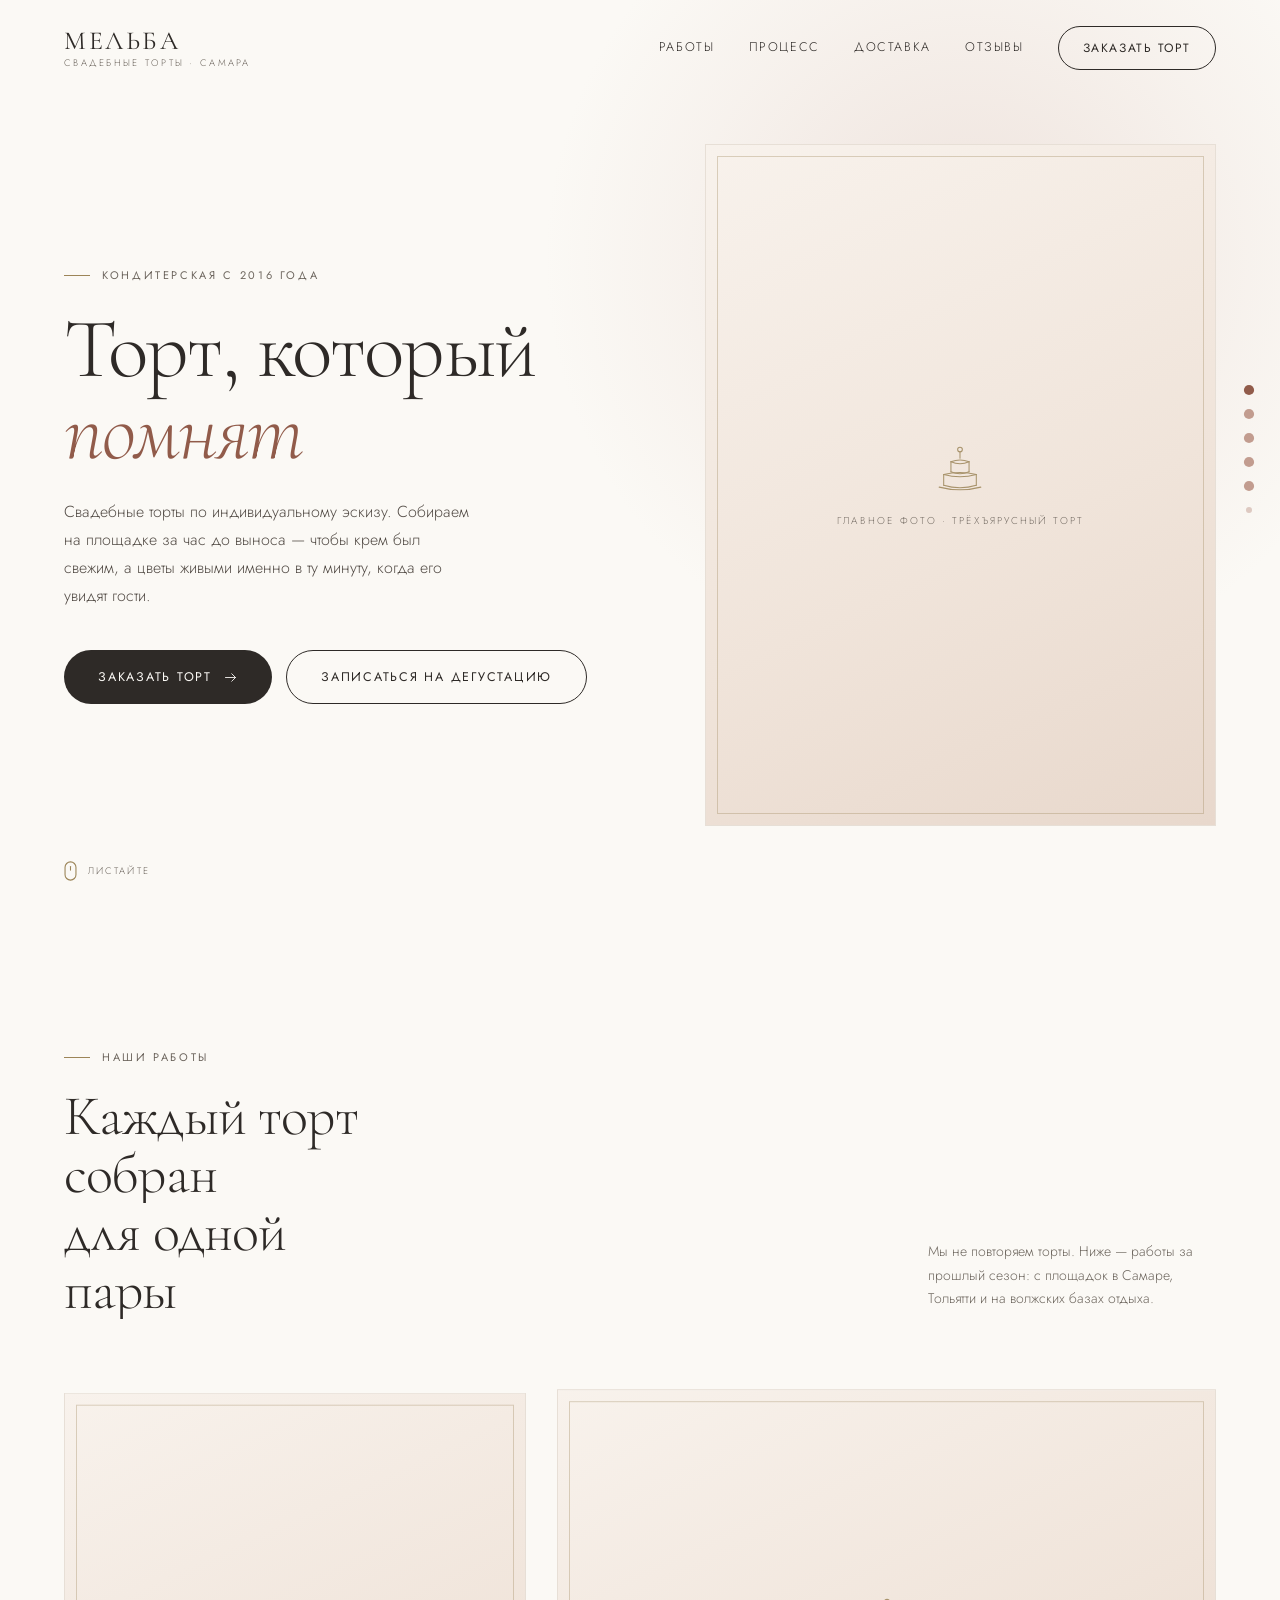
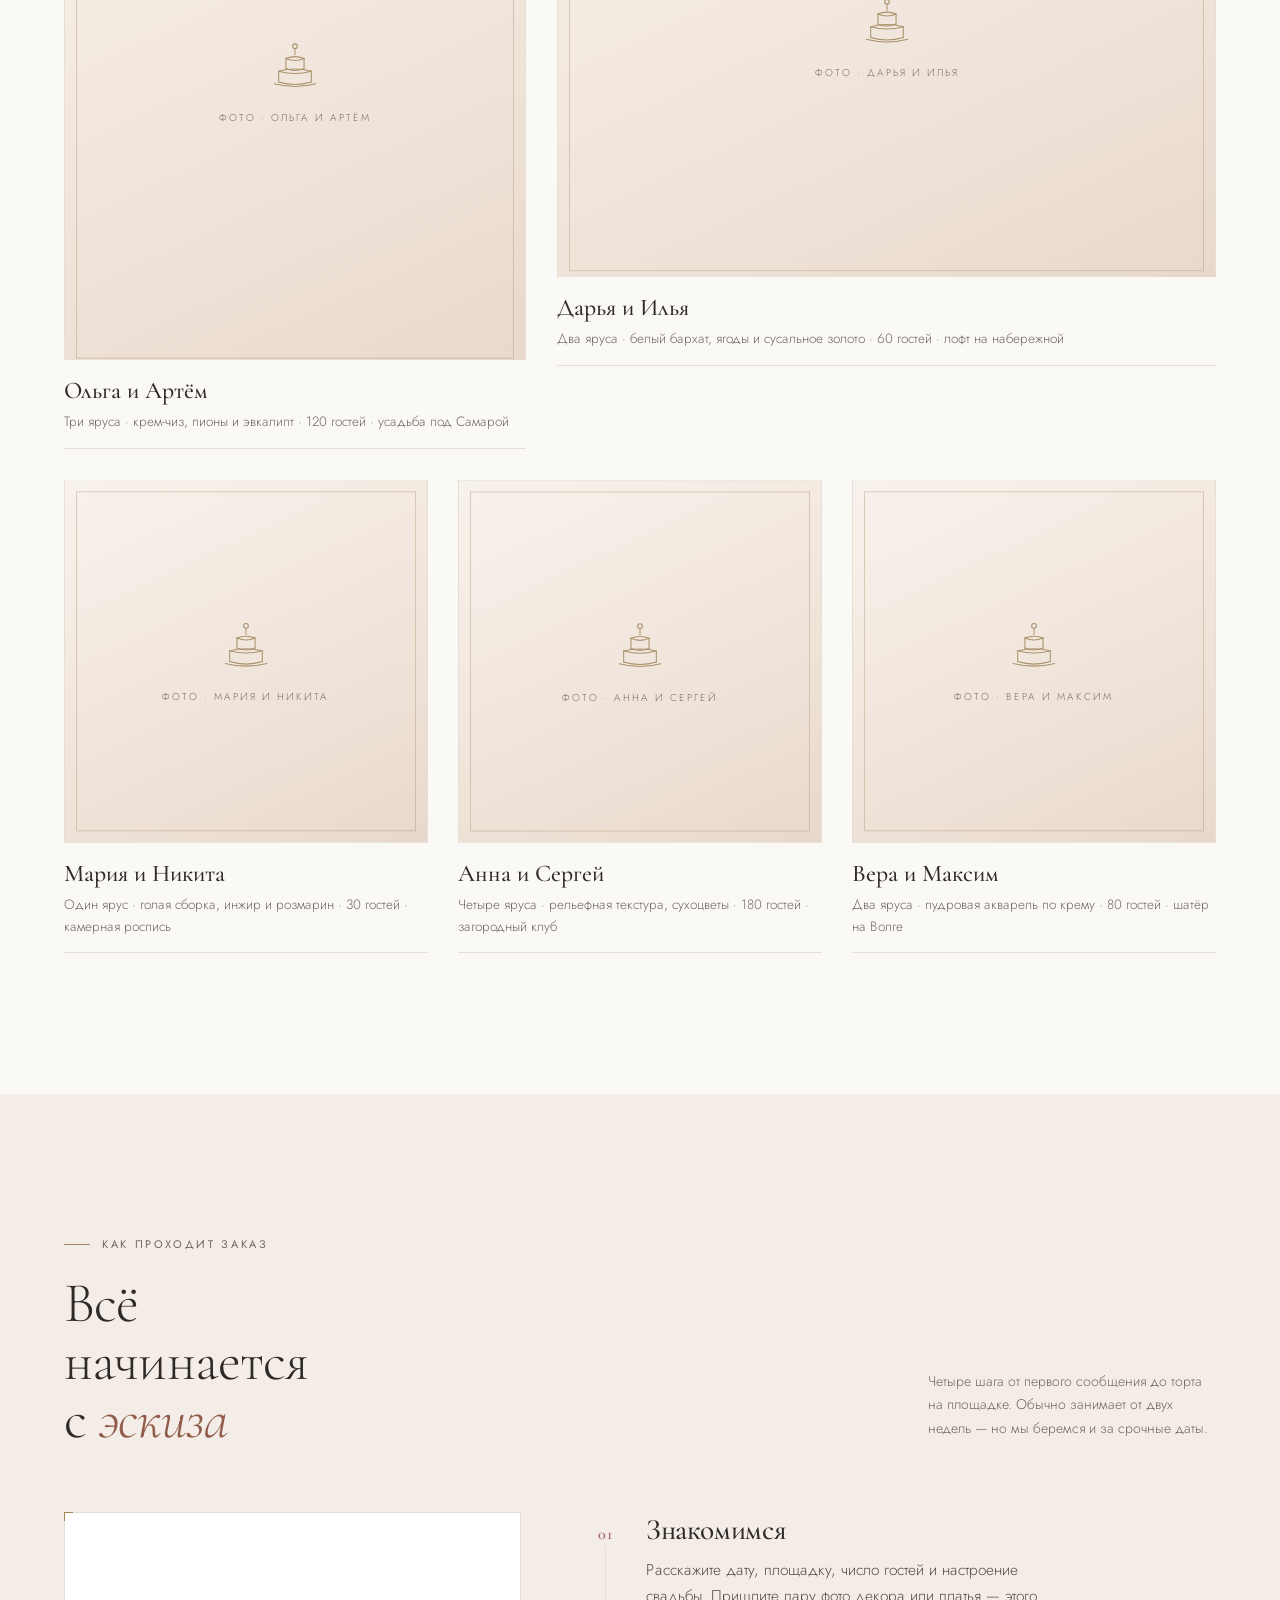
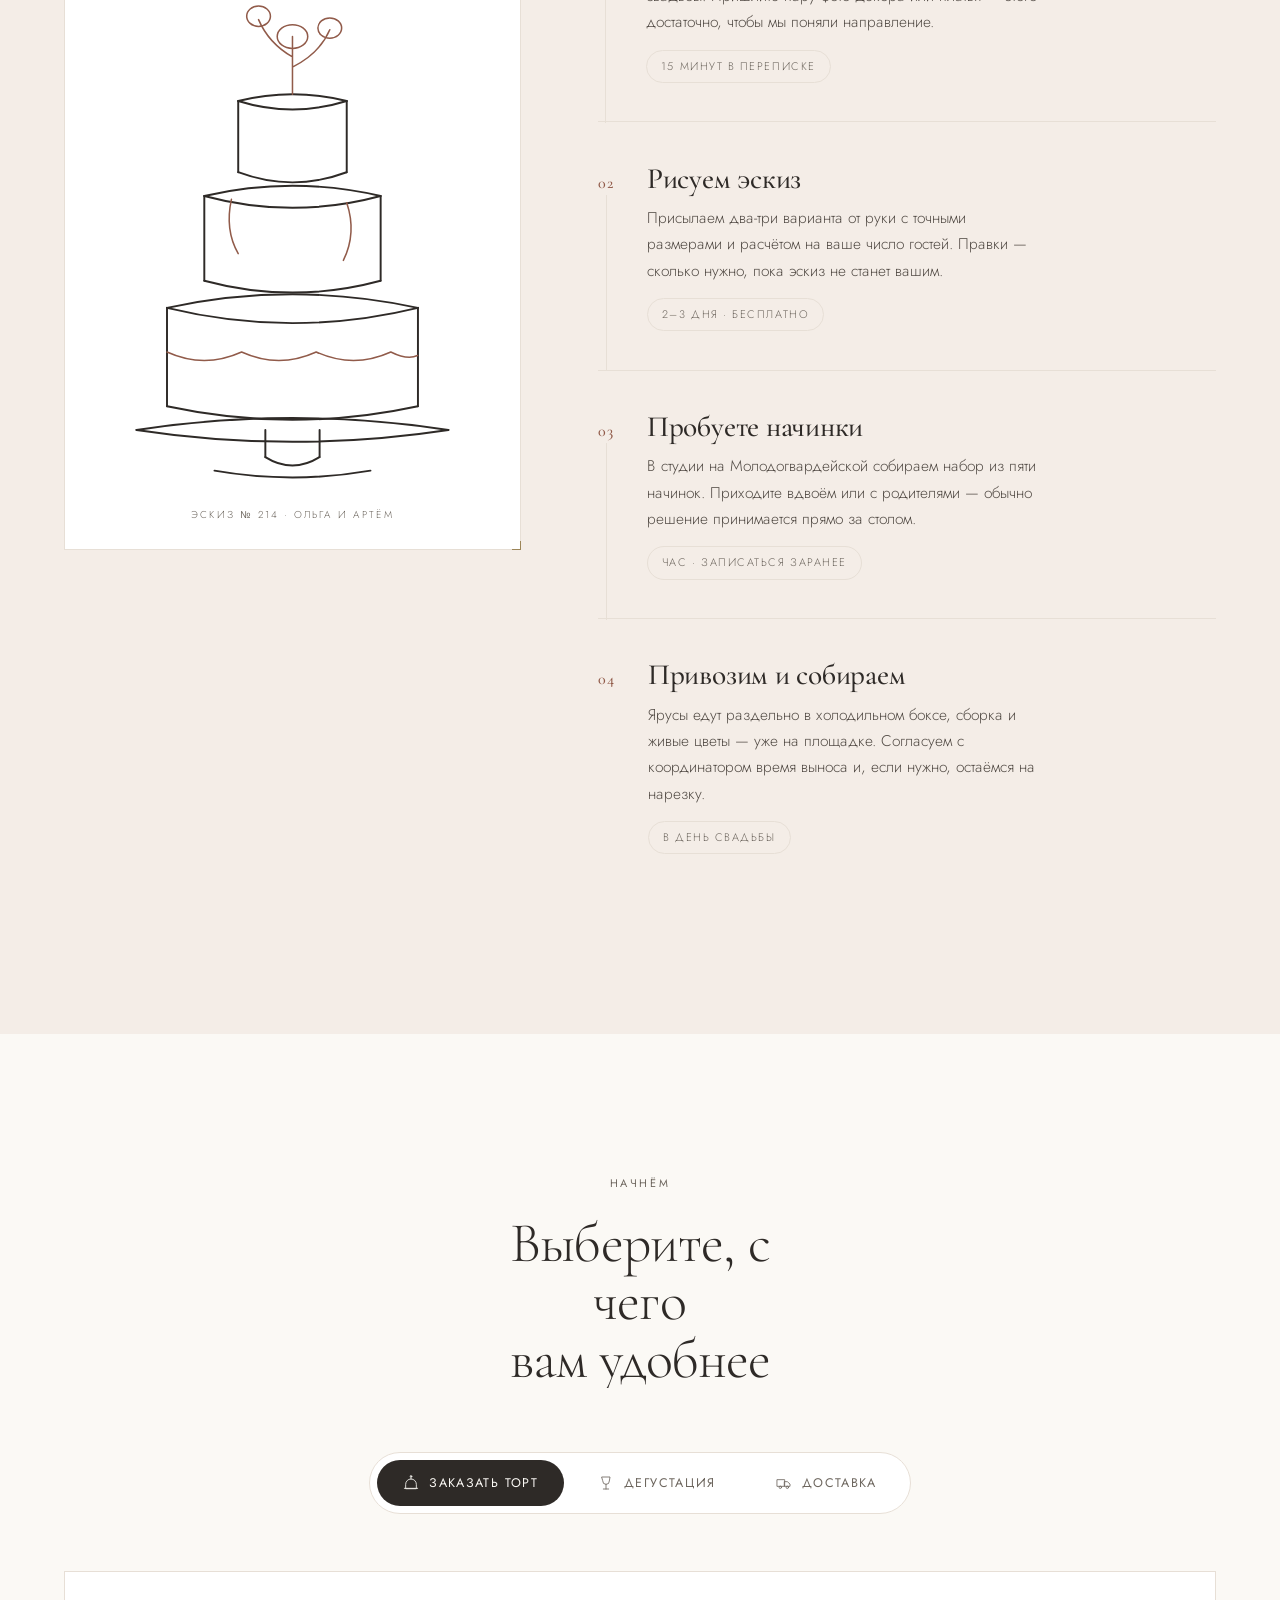
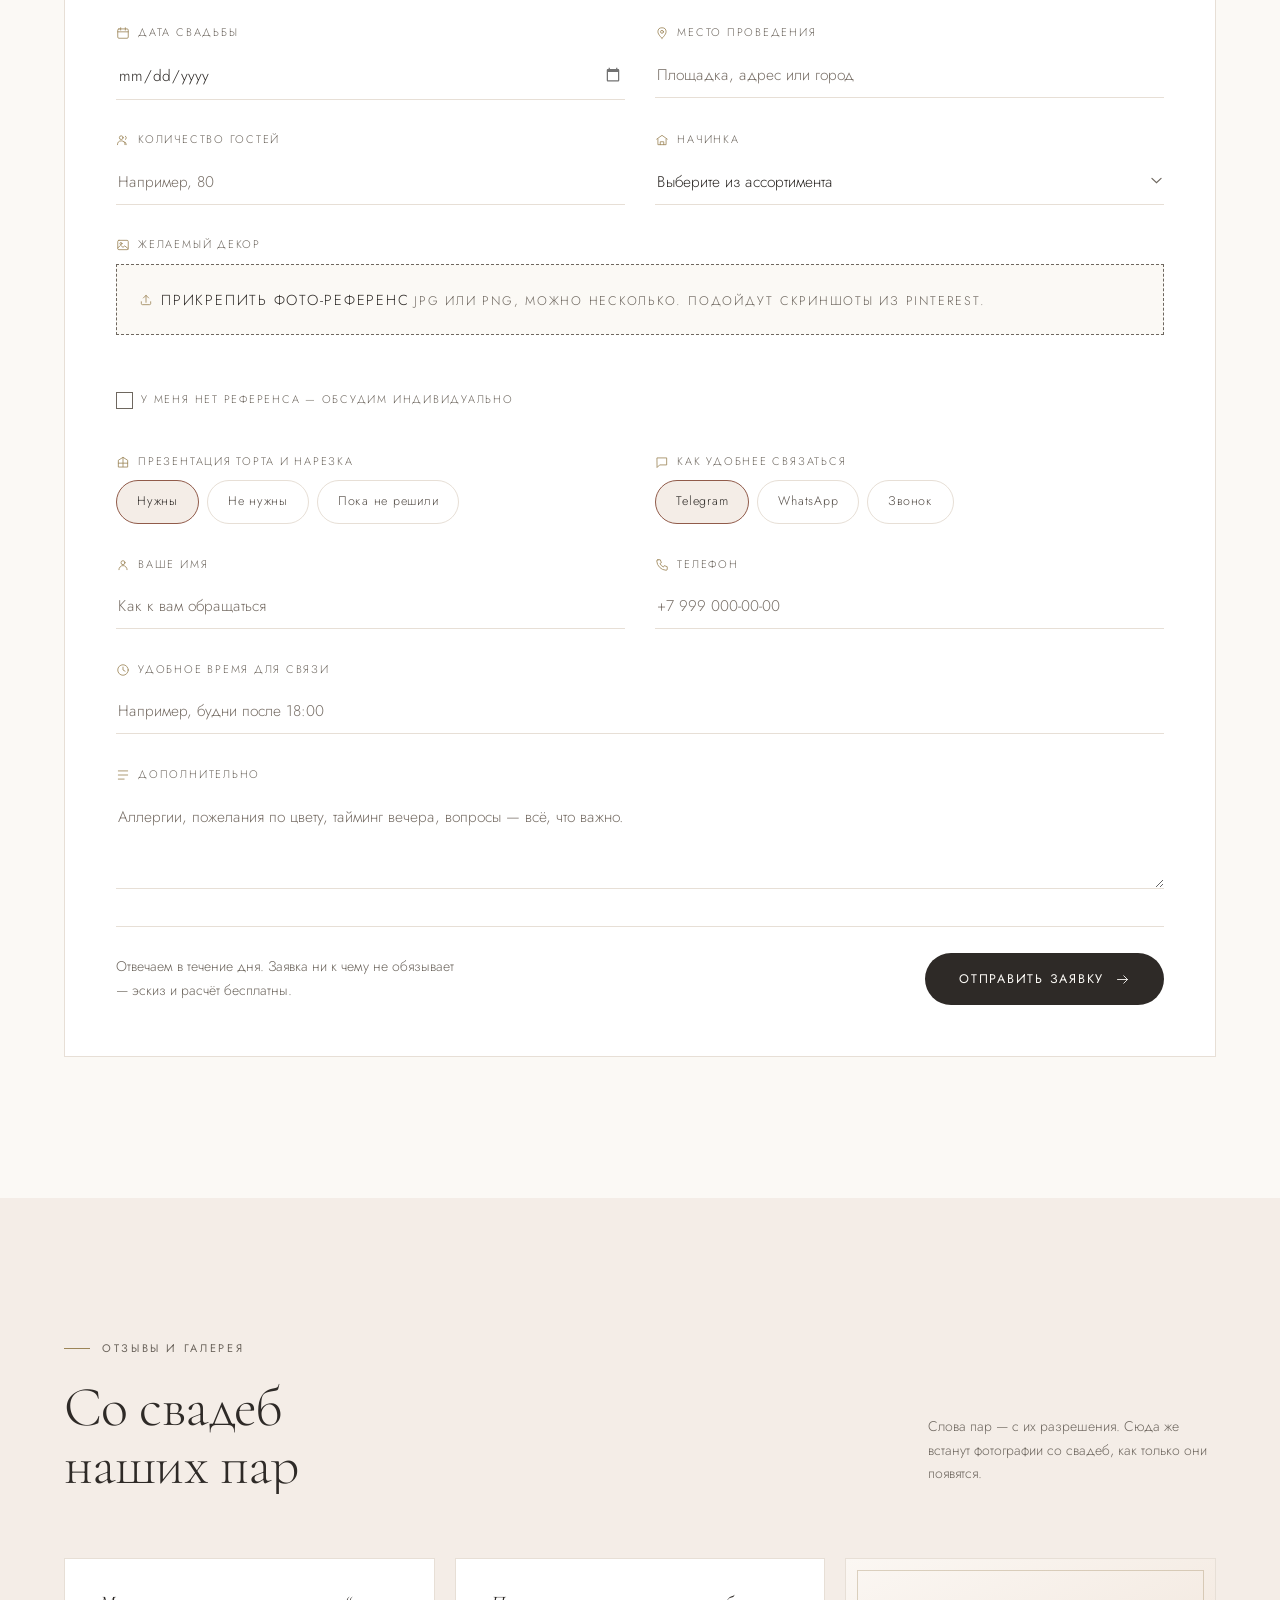
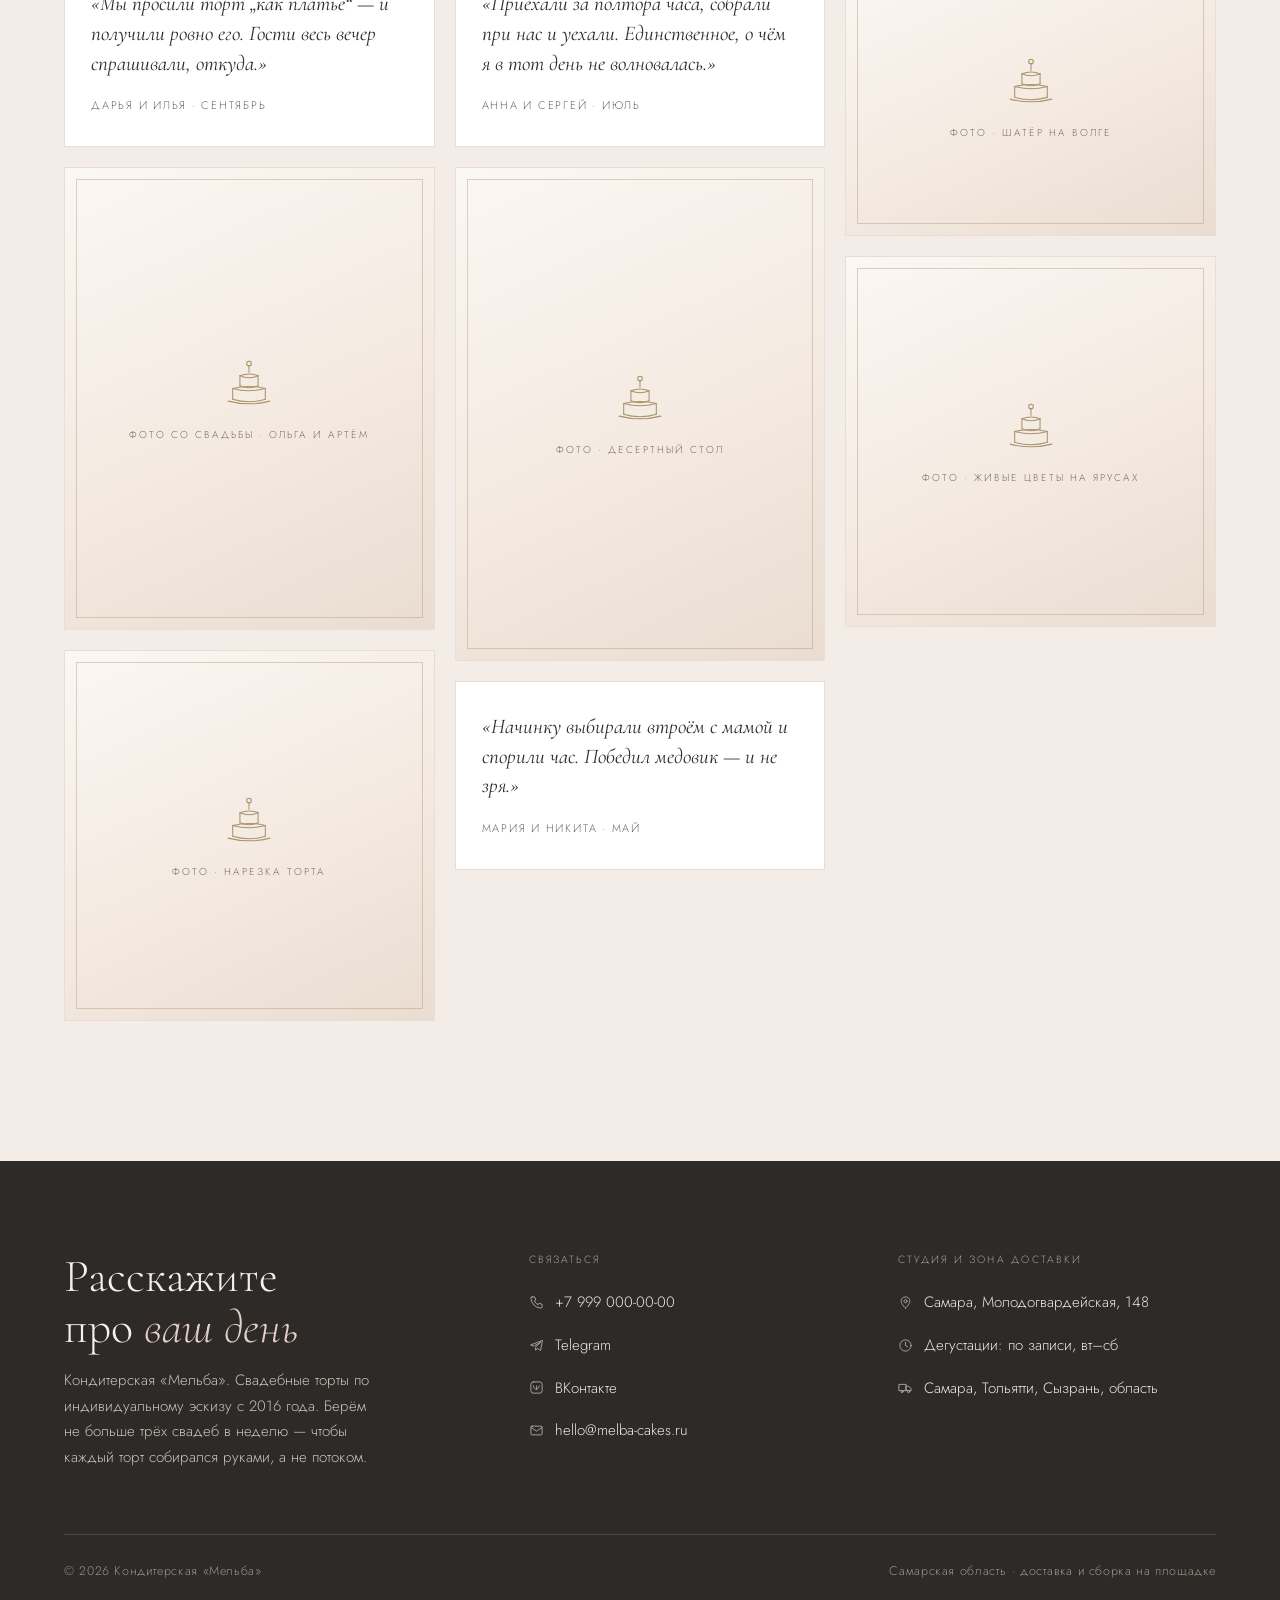
==== index.html @ 57195941 "Лендинг кондитерской «Мельба» Одностраничный сайт свадебных тортов: три переключаемых режима (заказ," ====
<!DOCTYPE html>
<html lang="ru">
<head>
<meta charset="UTF-8">
<meta name="viewport" content="width=device-width, initial-scale=1.0">
<title>Мельба — свадебные торты по эскизу · Самара</title>
<meta name="description" content="Кондитерская «Мельба». Свадебные торты по индивидуальному эскизу. Дегустация, личная доставка и сборка на площадке. Самара и область.">
<link rel="preconnect" href="https://fonts.googleapis.com">
<link rel="preconnect" href="https://fonts.gstatic.com" crossorigin>
<link href="https://fonts.googleapis.com/css2?family=Cormorant+Garamond:ital,wght@0,300;0,400;0,500;1,300;1,400&family=Jost:wght@200;300;400;500&display=swap" rel="stylesheet">
<style>
/* ═══════════════════════════════════════════
   ТОКЕНЫ
   Контраст текста проверен по WCAG на айвори:
   graphite 13.5:1 · body 7.9:1 · muted 5.3:1
   rose-ink 5.3:1 · gold-ink 3.4:1 (только иконки)
   ═══════════════════════════════════════════ */
*,*::before,*::after{box-sizing:border-box;margin:0;padding:0}

:root{
  /* фоны */
  --ivory:#FBF9F5;
  --porcelain:#FFFFFF;
  --shell:#F4EDE7;

  /* текст */
  --graphite:#2E2A27;   /* заголовки и основной текст */
  --body:#544D47;       /* абзацы */
  --muted:#6E675F;      /* подписи, надзаголовки */
  --ph-ink:#786F67;     /* плейсхолдеры в полях */
  --rose-ink:#915B4A;   /* акцентный текст, курсив в заголовках */

  /* декор — не для текста */
  --powder:#E3CFC7;
  --powder-deep:#C29C8F;
  --champagne:#CDB89A;
  --gold-ink:#9C8558;   /* иконки и волосяные линии */
  --line:#E7DFD6;

  --ff-d:'Cormorant Garamond',Georgia,'Times New Roman',serif;
  --ff-b:'Jost',-apple-system,BlinkMacSystemFont,'Segoe UI',sans-serif;

  --ease:cubic-bezier(.22,.8,.38,1);
  --gut:clamp(20px,5vw,72px);
  --sec:clamp(88px,11vw,168px);
}

html{-webkit-text-size-adjust:100%}
body{
  font-family:var(--ff-b);font-weight:300;font-size:16px;line-height:1.75;
  background:var(--ivory);color:var(--graphite);
  overflow-x:hidden;-webkit-font-smoothing:antialiased;
}
button{font-family:inherit;cursor:pointer;border:none;background:none;color:inherit}
input,select,textarea{font-family:inherit;font-size:inherit;color:var(--graphite)}
a{color:inherit}
::selection{background:var(--powder);color:var(--graphite)}
:focus-visible{outline:2px solid var(--rose-ink);outline-offset:3px;border-radius:2px}

/* ═══════════════════════════════════════════
   ТИПОГРАФИКА
   ═══════════════════════════════════════════ */
.eyebrow{
  font-size:11px;font-weight:400;letter-spacing:.24em;text-transform:uppercase;
  color:var(--muted);display:flex;align-items:center;gap:12px;
}
.eyebrow::before{content:"";width:26px;height:1px;background:var(--gold-ink);flex-shrink:0}
.eyebrow.is-plain::before{display:none}

.d1{font-family:var(--ff-d);font-weight:300;font-size:clamp(46px,6.6vw,104px);line-height:.96;letter-spacing:-.022em;color:var(--graphite)}
.d2{font-family:var(--ff-d);font-weight:300;font-size:clamp(32px,4.4vw,66px);line-height:1.03;letter-spacing:-.015em;color:var(--graphite)}
.d3{font-family:var(--ff-d);font-weight:500;font-size:clamp(21px,2.3vw,30px);line-height:1.2;letter-spacing:-.008em;color:var(--graphite)}
.d1 em,.d2 em{font-style:italic;font-weight:300;color:var(--rose-ink)}

.note{font-size:14px;line-height:1.68;color:var(--muted)}

/* ═══════════════════════════════════════════
   СЕТКА
   ═══════════════════════════════════════════ */
.wrap{width:100%;max-width:1320px;margin:0 auto;padding-inline:var(--gut)}
.sec{padding-block:var(--sec);position:relative}
.sec--shell{background:var(--shell)}

/* ═══════════════════════════════════════════
   АНИМАЦИИ ПОЯВЛЕНИЯ
   ═══════════════════════════════════════════ */
.rv{opacity:0;transform:translateY(28px);
    transition:opacity .9s var(--ease),transform .9s var(--ease)}
.rv.is-in{opacity:1;transform:none}
.rv-1{transition-delay:.09s}
.rv-2{transition-delay:.18s}
.rv-3{transition-delay:.27s}

/* шторка для крупных блоков */
.mask{position:relative;overflow:hidden}
.mask::after{
  content:"";position:absolute;inset:0;background:var(--ivory);
  transform:scaleY(1);transform-origin:bottom;
  transition:transform 1.1s var(--ease);z-index:3;
}
.sec--shell .mask::after{background:var(--shell)}
.mask.is-in::after{transform:scaleY(0)}

@keyframes drift{0%,100%{transform:translateY(0)}50%{transform:translateY(7px)}}
@keyframes lift{from{opacity:0;transform:translateY(18px)}to{opacity:1;transform:none}}

/* ═══════════════════════════════════════════
   ПЛЕЙСХОЛДЕРЫ ВМЕСТО ФОТО
   Держат пропорции будущих снимков: когда появятся
   реальные кадры, .ph меняется на <img> с тем же
   классом пропорций (.r-4x5 и т.д.).
   ═══════════════════════════════════════════ */
.ph{
  position:relative;overflow:hidden;
  background:linear-gradient(155deg,#F8F2EC 0%,#F0E4DA 58%,#E8D8CC 100%);
  border:1px solid var(--line);
  display:flex;flex-direction:column;align-items:center;justify-content:center;gap:14px;
}
.sec--shell .ph{background:linear-gradient(155deg,#FBF7F3 0%,#F3E9E0 58%,#EADCD1 100%)}
.ph::after{
  content:"";position:absolute;inset:11px;pointer-events:none;
  border:1px solid rgba(156,133,88,.34);
}
.ph-glyph{width:clamp(38px,4.6vw,58px);height:auto;aspect-ratio:1;color:var(--gold-ink);opacity:.85}
.ph-label{
  font-size:10px;letter-spacing:.2em;text-transform:uppercase;
  color:var(--ph-ink);text-align:center;padding-inline:22px;line-height:1.7;
  position:relative;z-index:1;
}

.r-3x4{aspect-ratio:3/4}
.r-4x5{aspect-ratio:4/5}
.r-1x1{aspect-ratio:1/1}
.r-4x3{aspect-ratio:4/3}
.r-16x10{aspect-ratio:16/10}

/* ═══════════════════════════════════════════
   ШАПКА
   ═══════════════════════════════════════════ */
.hdr{
  position:fixed;inset:0 0 auto 0;z-index:120;
  display:flex;align-items:center;justify-content:space-between;
  gap:24px;padding:26px var(--gut);
  transition:padding .5s var(--ease),background .5s var(--ease),border-color .5s var(--ease);
  border-bottom:1px solid transparent;
}
.hdr.is-stuck{
  padding-block:15px;background:rgba(251,249,245,.9);
  backdrop-filter:blur(14px);-webkit-backdrop-filter:blur(14px);
  border-bottom-color:var(--line);
}
.brand{display:flex;flex-direction:column;line-height:1;text-decoration:none}
.brand-name{font-family:var(--ff-d);font-size:26px;font-weight:400;letter-spacing:.1em;text-transform:uppercase;color:var(--graphite)}
.brand-sub{font-size:9.5px;letter-spacing:.24em;text-transform:uppercase;color:var(--muted);margin-top:5px}

.hdr-nav{display:flex;align-items:center;gap:34px}
.hdr-link{
  font-size:12.5px;letter-spacing:.13em;text-transform:uppercase;
  position:relative;padding-block:4px;color:var(--graphite);text-decoration:none;
}
.hdr-link::after{
  content:"";position:absolute;left:0;bottom:0;height:1px;width:100%;
  background:var(--rose-ink);transform:scaleX(0);transform-origin:right;
  transition:transform .45s var(--ease);
}
.hdr-link:hover::after{transform:scaleX(1);transform-origin:left}

.hdr-cta{
  font-size:12px;letter-spacing:.13em;text-transform:uppercase;color:var(--graphite);
  padding:12px 24px;border:1px solid var(--graphite);border-radius:100px;
  transition:background .4s var(--ease),color .4s var(--ease);
}
.hdr-cta:hover{background:var(--graphite);color:var(--ivory)}

.burger{display:none;width:44px;height:44px;position:relative;margin-right:-5px}
.burger span{
  position:absolute;left:11px;width:22px;height:1px;background:var(--graphite);
  transition:transform .4s var(--ease);
}
.burger span:nth-child(1){top:19px}
.burger span:nth-child(2){top:25px}
.burger.is-open span:nth-child(1){transform:translateY(3px) rotate(45deg)}
.burger.is-open span:nth-child(2){transform:translateY(-3px) rotate(-45deg)}

/* ═══════════════════════════════════════════
   ТОЧКИ НАВИГАЦИИ
   ═══════════════════════════════════════════ */
.dots{
  position:fixed;right:26px;top:50%;transform:translateY(-50%);
  z-index:110;display:flex;flex-direction:column;gap:16px;
}
.dots-btn{position:relative;width:8px;height:8px;padding:0}
.dots-btn i{display:block;width:6px;height:6px;border-radius:50%;
  background:var(--powder-deep);opacity:.5;transition:all .45s var(--ease)}
.dots-btn.is-on i{background:var(--rose-ink);opacity:1;transform:scale(1.7)}
.dots-btn b{
  position:absolute;right:20px;top:50%;transform:translate(6px,-50%);
  font-size:10px;font-weight:400;letter-spacing:.14em;text-transform:uppercase;
  white-space:nowrap;color:var(--muted);opacity:0;pointer-events:none;
  transition:all .4s var(--ease);
}
.dots-btn:hover b{opacity:1;transform:translate(0,-50%)}

/* ═══════════════════════════════════════════
   КНОПКИ
   ═══════════════════════════════════════════ */
.btn{
  display:inline-flex;align-items:center;justify-content:center;gap:11px;
  font-size:12.5px;letter-spacing:.14em;text-transform:uppercase;font-weight:400;
  padding:17px 34px;border-radius:100px;position:relative;overflow:hidden;
  transition:color .45s var(--ease);text-decoration:none;
}
.btn span{position:relative;z-index:2;display:inline-flex;align-items:center;gap:11px}
.btn::before{content:"";position:absolute;inset:0;z-index:1;
  transform:translateY(101%);transition:transform .5s var(--ease)}
.btn:hover::before{transform:translateY(0)}

.btn--solid{background:var(--graphite);color:var(--ivory)}
.btn--solid::before{background:var(--rose-ink)}
.btn--ghost{border:1px solid var(--graphite);color:var(--graphite)}
.btn--ghost::before{background:var(--graphite)}
.btn--ghost:hover{color:var(--ivory)}

.btn svg{width:15px;height:15px;stroke:currentColor;fill:none;stroke-width:1.4}

/* ═══════════════════════════════════════════
   HERO
   ═══════════════════════════════════════════ */
.hero{
  position:relative;min-height:100svh;display:grid;align-items:center;
  grid-template-columns:1.06fr .94fr;gap:clamp(36px,5vw,86px);
  padding-block:clamp(120px,16vh,180px) clamp(70px,9vh,110px);
  overflow:hidden;
}
.hero::before{
  content:"";position:absolute;z-index:0;inset:-20% -10% auto auto;
  width:min(74vw,880px);aspect-ratio:1;border-radius:50%;
  background:radial-gradient(circle,rgba(227,207,199,.55) 0%,rgba(227,207,199,.16) 46%,transparent 68%);
  pointer-events:none;
}
.hero-in{position:relative;z-index:1}
.hero-h{margin:24px 0 26px;max-width:14ch}
.hero-p{color:var(--body);max-width:46ch;margin-bottom:40px;font-size:clamp(15.5px,1.25vw,18px)}
.hero-btns{display:flex;flex-wrap:wrap;gap:14px}
.hero-art{position:relative;z-index:1}
.hero-load>*{animation:lift 1s var(--ease) both}
.hero-load>*:nth-child(1){animation-delay:.2s}
.hero-load>*:nth-child(2){animation-delay:.34s}
.hero-load>*:nth-child(3){animation-delay:.48s}
.hero-load>*:nth-child(4){animation-delay:.62s}

.hero-scroll{
  position:absolute;left:var(--gut);bottom:26px;z-index:2;
  display:flex;align-items:center;gap:11px;
  font-size:9.5px;letter-spacing:.22em;text-transform:uppercase;color:var(--muted);
  animation:lift 1s var(--ease) .9s both;
}
.hero-scroll svg{width:13px;height:20px;stroke:var(--gold-ink);fill:none;stroke-width:1.2;
  animation:drift 2.2s ease-in-out infinite}

/* ═══════════════════════════════════════════
   ЗАГОЛОВОК СЕКЦИИ
   ═══════════════════════════════════════════ */
.sec-head{display:flex;align-items:flex-end;justify-content:space-between;gap:40px;
  flex-wrap:wrap;margin-bottom:clamp(40px,5vw,72px)}
.sec-head-l{max-width:34ch}
.sec-head h2{margin-top:20px}
.sec-head-r{max-width:36ch;padding-bottom:8px}

/* ═══════════════════════════════════════════
   РАБОТЫ
   ═══════════════════════════════════════════ */
.works{display:grid;grid-template-columns:repeat(12,1fr);gap:clamp(18px,2.4vw,34px)}
.work{grid-column:span 4}
.work--tall{grid-column:span 5}
.work--wide{grid-column:span 7}
.work-meta{padding-top:17px;padding-bottom:15px;border-bottom:1px solid var(--line)}
.work-name{font-family:var(--ff-d);font-size:24px;font-weight:500;line-height:1.15;color:var(--graphite)}
.work-desc{font-size:13.5px;color:var(--muted);margin-top:6px;line-height:1.62}

/* ═══════════════════════════════════════════
   ПРОЦЕСС + ЭСКИЗ
   ═══════════════════════════════════════════ */
.proc{display:grid;grid-template-columns:.85fr 1.15fr;gap:clamp(40px,6vw,100px);align-items:start}
.proc-art{position:sticky;top:120px}
.proc-frame{background:var(--porcelain);border:1px solid var(--line);
  padding:32px 24px 26px;position:relative}
.proc-frame::before,.proc-frame::after{content:"";position:absolute;width:9px;height:9px;
  border:1px solid var(--gold-ink)}
.proc-frame::before{top:-1px;left:-1px;border-right:0;border-bottom:0}
.proc-frame::after{bottom:-1px;right:-1px;border-left:0;border-top:0}
.proc-cap{text-align:center;font-size:10px;letter-spacing:.2em;text-transform:uppercase;
  color:var(--muted);margin-top:18px}
#sketch{width:100%;height:auto;display:block}
#sketch .ln{
  fill:none;stroke:var(--graphite);stroke-width:1.15;
  stroke-linecap:round;stroke-linejoin:round;
  stroke-dasharray:1;stroke-dashoffset:1;
  transition:stroke-dashoffset 1.5s var(--ease);
}
#sketch .ln.hair{stroke:var(--rose-ink);stroke-width:.9}
#sketch g.on .ln{stroke-dashoffset:0}
#sketch g .ln:nth-child(2){transition-delay:.16s}
#sketch g .ln:nth-child(3){transition-delay:.3s}
#sketch g .ln:nth-child(4){transition-delay:.42s}
#sketch g .ln:nth-child(5){transition-delay:.54s}
#sketch g .ln:nth-child(6){transition-delay:.64s}
#sketch g .ln:nth-child(7){transition-delay:.74s}

.steps{display:flex;flex-direction:column;list-style:none}
.step{display:grid;grid-template-columns:auto 1fr;gap:clamp(20px,2.6vw,38px);
  padding-block:clamp(26px,3vw,40px);border-bottom:1px solid var(--line)}
.step:first-child{padding-top:0}
.step:last-child{border-bottom:0}
.step-n{font-family:var(--ff-d);font-size:16px;font-weight:500;letter-spacing:.06em;
  color:var(--rose-ink);padding-top:8px;position:relative}
.step-n::after{content:"";position:absolute;left:50%;top:34px;bottom:-40px;width:1px;
  background:var(--line);transform:scaleY(0);transform-origin:top;
  transition:transform .9s var(--ease) .2s}
.step.is-in .step-n::after{transform:scaleY(1)}
.step:last-child .step-n::after{display:none}
.step-b h3{margin-bottom:9px}
.step-b p{font-size:15.5px;color:var(--body);line-height:1.7;max-width:44ch}
.step-tag{display:inline-block;margin-top:14px;font-size:11px;letter-spacing:.14em;
  text-transform:uppercase;color:var(--muted);
  border:1px solid var(--line);border-radius:100px;padding:6px 14px}

/* ═══════════════════════════════════════════
   ПЕРЕКЛЮЧАТЕЛЬ: ЗАКАЗ / ДЕГУСТАЦИЯ / ДОСТАВКА
   ═══════════════════════════════════════════ */
.switch{
  display:flex;gap:8px;flex-wrap:wrap;justify-content:center;
  background:var(--porcelain);border:1px solid var(--line);border-radius:100px;
  padding:7px;width:fit-content;margin:0 auto clamp(38px,4.5vw,62px);max-width:100%;
}
.tab{
  display:inline-flex;align-items:center;gap:10px;
  font-size:12.5px;letter-spacing:.11em;text-transform:uppercase;
  padding:14px 26px;border-radius:100px;color:var(--muted);
  transition:color .4s var(--ease),background .5s var(--ease);white-space:nowrap;
}
.tab svg{width:16px;height:16px;stroke:currentColor;fill:none;stroke-width:1.25;
  stroke-linecap:round;stroke-linejoin:round;transition:transform .5s var(--ease)}
.tab:hover{color:var(--graphite)}
.tab:hover svg{transform:translateY(-2px)}
.tab.is-on{background:var(--graphite);color:var(--ivory)}

.pane{display:none}
.pane.is-on{display:block;animation:lift .7s var(--ease) both}

/* ═══════════════════════════════════════════
   ФОРМЫ
   ═══════════════════════════════════════════ */
.card{background:var(--porcelain);border:1px solid var(--line);padding:clamp(28px,4vw,58px)}
.form-grid{display:grid;grid-template-columns:1fr 1fr;gap:clamp(20px,2.4vw,32px)}
.f-wide{grid-column:1/-1}

.field{display:flex;flex-direction:column;gap:9px}
.field>label,.legend{
  font-size:11px;letter-spacing:.16em;text-transform:uppercase;color:var(--muted);
  display:flex;align-items:center;gap:8px;
}
.field>label svg,.legend svg{width:14px;height:14px;stroke:var(--gold-ink);fill:none;
  stroke-width:1.4;stroke-linecap:round;stroke-linejoin:round;flex-shrink:0}

.inp{
  width:100%;background:transparent;border:0;border-bottom:1px solid var(--line);
  padding:11px 2px;font-size:15.5px;font-weight:300;color:var(--graphite);
  transition:border-color .4s var(--ease);border-radius:0;
}
.inp::placeholder{color:var(--ph-ink);opacity:1}
.inp:focus{outline:none;border-bottom-color:var(--rose-ink)}
.inp.is-bad{border-bottom-color:#B4453A}
textarea.inp{resize:vertical;min-height:96px;line-height:1.65}
select.inp{
  appearance:none;cursor:pointer;padding-right:26px;
  background-image:url("data:image/svg+xml;charset=utf8,%3Csvg xmlns='http://www.w3.org/2000/svg' viewBox='0 0 12 8'%3E%3Cpath d='M1 1.5L6 6.5L11 1.5' stroke='%236E675F' stroke-width='1.3' fill='none' stroke-linecap='round'/%3E%3C/svg%3E");
  background-repeat:no-repeat;background-position:right 2px center;background-size:11px;
}
.inp[type="date"]::-webkit-calendar-picker-indicator{opacity:.55;cursor:pointer}

.pills{display:flex;flex-wrap:wrap;gap:8px}
.pill{margin:0}
.pill input{position:absolute;opacity:0;width:0;height:0}
.pill span{
  display:inline-flex;align-items:center;gap:8px;cursor:pointer;
  font-size:12.5px;letter-spacing:.06em;padding:10px 20px;border-radius:100px;
  border:1px solid var(--line);color:var(--body);transition:all .35s var(--ease);
}
.pill span:hover{border-color:var(--powder-deep)}
.pill input:checked+span{background:var(--shell);border-color:var(--rose-ink);color:var(--graphite)}
.pill input:focus-visible+span{outline:2px solid var(--rose-ink);outline-offset:3px}

.check{display:inline-flex;align-items:flex-start;gap:11px;cursor:pointer;
  font-size:14.5px;color:var(--body);line-height:1.5;min-height:44px;padding-block:7px}
.check input{position:absolute;opacity:0;width:0;height:0}
.check i{width:17px;height:17px;border:1px solid var(--muted);flex-shrink:0;margin-top:2px;
  position:relative;transition:all .3s var(--ease)}
.check i::after{content:"";position:absolute;left:5px;top:1px;width:5px;height:10px;
  border:solid var(--porcelain);border-width:0 1.5px 1.5px 0;transform:rotate(45deg) scale(0);
  transition:transform .3s var(--ease)}
.check input:checked+i{background:var(--rose-ink);border-color:var(--rose-ink)}
.check input:checked+i::after{transform:rotate(45deg) scale(1)}
.check input:focus-visible+i{outline:2px solid var(--rose-ink);outline-offset:3px}

.drop{border:1px dashed var(--muted);padding:22px;display:flex;align-items:center;gap:16px;
  cursor:pointer;transition:all .4s var(--ease);background:var(--ivory)}
.drop:hover,.drop.is-hot{border-color:var(--rose-ink);background:var(--shell)}
.drop input{display:none}
.drop svg{width:24px;height:24px;stroke:var(--gold-ink);fill:none;stroke-width:1.3;
  stroke-linecap:round;stroke-linejoin:round;flex-shrink:0}
.drop-t{font-size:14.5px;color:var(--graphite)}
.drop-s{font-size:12.5px;color:var(--muted);margin-top:2px}
.chips{display:flex;flex-wrap:wrap;gap:8px;margin-top:12px}
.chip{font-size:12px;color:var(--body);background:var(--shell);border:1px solid var(--line);
  border-radius:100px;padding:6px 14px;max-width:100%;overflow:hidden;
  text-overflow:ellipsis;white-space:nowrap}

.form-foot{grid-column:1/-1;display:flex;align-items:center;justify-content:space-between;
  gap:22px;flex-wrap:wrap;margin-top:6px;padding-top:26px;border-top:1px solid var(--line)}

.sent{display:none;text-align:center;padding:clamp(40px,6vw,80px) 20px}
.sent.is-on{display:block;animation:lift .7s var(--ease) both}
.sent-ic{width:56px;height:56px;margin:0 auto 22px;border-radius:50%;
  border:1px solid var(--powder-deep);display:flex;align-items:center;justify-content:center}
.sent-ic svg{width:22px;height:22px;stroke:var(--rose-ink);fill:none;stroke-width:1.5;
  stroke-linecap:round;stroke-linejoin:round}
.sent p{margin:12px auto 0;max-width:42ch;color:var(--body);font-size:15.5px}

/* ═══════════════════════════════════════════
   ДОСТАВКА
   ═══════════════════════════════════════════ */
.deliv{display:grid;grid-template-columns:1.05fr .95fr;gap:clamp(30px,4.5vw,72px);align-items:center}
.deliv-txt h3{margin-bottom:18px}
.deliv-txt p{color:var(--body);font-size:15.5px;line-height:1.75;margin-bottom:16px;max-width:48ch}
.deliv-list{list-style:none;margin:26px 0 30px}
.deliv-list li{display:grid;grid-template-columns:auto 1fr auto;align-items:center;gap:16px;
  padding:16px 0;border-bottom:1px solid var(--line);font-size:15px;color:var(--body)}
.deliv-list li:first-child{border-top:1px solid var(--line)}
.deliv-list svg{width:17px;height:17px;stroke:var(--gold-ink);fill:none;stroke-width:1.4;
  stroke-linecap:round;stroke-linejoin:round}
.deliv-list b{font-weight:500;font-family:var(--ff-d);font-size:18px;white-space:nowrap;color:var(--graphite)}
.deliv-ph{display:grid;grid-template-columns:1fr 1fr;gap:12px}
.deliv-ph>*:first-child{grid-column:1/-1}

/* ═══════════════════════════════════════════
   ОТЗЫВЫ И ГАЛЕРЕЯ
   ═══════════════════════════════════════════ */
.gal{columns:3;column-gap:clamp(12px,1.6vw,20px)}
.gal>*{break-inside:avoid;margin-bottom:clamp(12px,1.6vw,20px)}
.quote{background:var(--porcelain);border:1px solid var(--line);padding:30px 26px}
.quote-m{font-family:var(--ff-d);font-size:21px;font-style:italic;font-weight:400;
  line-height:1.42;color:var(--graphite)}
.quote-a{font-size:11px;letter-spacing:.16em;text-transform:uppercase;color:var(--muted);margin-top:18px}

/* ═══════════════════════════════════════════
   ПОДВАЛ
   ═══════════════════════════════════════════ */
.ftr{background:var(--graphite);color:#EDE7E1;padding-block:clamp(60px,7vw,100px) 34px}
.ftr-top{display:grid;grid-template-columns:1.3fr 1fr 1fr;gap:clamp(30px,4vw,64px);
  padding-bottom:clamp(40px,5vw,70px)}
.ftr-mark{font-family:var(--ff-d);font-size:clamp(30px,3.6vw,50px);font-weight:300;
  line-height:1.1;margin-bottom:16px;color:#F6F1EC}
.ftr-mark em{font-style:italic;color:var(--powder)}
.ftr-desc{color:#C9C2BB;font-size:15px;max-width:34ch;line-height:1.7}
.ftr-h{font-size:10.5px;letter-spacing:.2em;text-transform:uppercase;color:#A79E96;margin-bottom:20px}
.ftr-list{list-style:none;display:flex;flex-direction:column;gap:13px}
.ftr-list a,.ftr-list span{display:inline-flex;align-items:center;gap:11px;text-decoration:none;
  font-size:15px;color:#EDE7E1;transition:color .3s var(--ease)}
.ftr-list a:hover{color:var(--powder)}
.ftr-list svg{width:15px;height:15px;stroke:currentColor;fill:none;stroke-width:1.4;
  stroke-linecap:round;stroke-linejoin:round;opacity:.7;flex-shrink:0}
.ftr-bot{border-top:1px solid rgba(237,231,225,.14);padding-top:26px;
  display:flex;justify-content:space-between;gap:18px;flex-wrap:wrap;
  font-size:12.5px;color:#9C948C;letter-spacing:.05em}

/* ═══════════════════════════════════════════
   АДАПТИВ
   ═══════════════════════════════════════════ */
@media(max-width:1080px){
  .hero{grid-template-columns:1fr;gap:44px;align-items:start}
  .hero-art{max-width:420px}
  .proc{grid-template-columns:1fr;gap:44px}
  .proc-art{position:static;max-width:340px;margin:0 auto}
  .deliv{grid-template-columns:1fr}
  .ftr-top{grid-template-columns:1fr 1fr}
  .ftr-top>*:first-child{grid-column:1/-1}
  .gal{columns:2}
  .dots{display:none}
}
@media(max-width:860px){
  .hdr-nav{
    position:fixed;inset:0 0 auto 0;flex-direction:column;align-items:stretch;gap:0;
    background:var(--ivory);padding:96px var(--gut) 34px;border-bottom:1px solid var(--line);
    transform:translateY(-102%);transition:transform .55s var(--ease);
    box-shadow:0 20px 50px rgba(46,42,39,.07);
  }
  .hdr-nav.is-open{transform:none}
  .hdr-link{padding-block:16px;border-bottom:1px solid var(--line);font-size:14px}
  .hdr-cta{margin-top:22px;text-align:center;padding-block:15px}
  .burger{display:block;z-index:2}
  .works{gap:22px}
  .work,.work--tall,.work--wide{grid-column:span 12}
  .form-grid{grid-template-columns:1fr}
  .gal{columns:1}
  .switch{border-radius:20px;flex-direction:column;width:100%}
  .tab{justify-content:center;border-radius:14px}
  .step{grid-template-columns:1fr;gap:12px}
  .step-n::after{display:none}
  .ftr-top{grid-template-columns:1fr}
  .ftr-top>*:first-child{grid-column:auto}
}
@media(max-width:520px){
  .hero-scroll{display:none}
  .hero-btns{flex-direction:column;align-items:stretch}
  .hero-btns .btn{width:100%}
  .deliv-ph{grid-template-columns:1fr}
  .deliv-list li{grid-template-columns:auto 1fr;row-gap:4px}
  .deliv-list b{grid-column:2}
}

/* ═══════════════════════════════════════════
   МИКРОВЗАИМОДЕЙСТВИЯ КНОПОК
   ═══════════════════════════════════════════ */
.btn{will-change:transform;transition:color .45s var(--ease),transform .35s var(--ease),box-shadow .45s var(--ease)}
.btn:active{transform:scale(.972)}
.btn--solid:hover{box-shadow:0 12px 30px -12px rgba(145,91,74,.55)}
.btn--ghost:hover{box-shadow:0 12px 30px -14px rgba(46,42,39,.4)}
/* стрелка уезжает вправо и подтягивает за собой хвост */
.btn svg{transition:transform .45s var(--ease)}
.btn:hover svg{transform:translateX(5px)}
/* лёгкий сдвиг подписи, чтобы стрелка получила место */
.btn span{transition:transform .45s var(--ease)}
.btn:hover span{transform:translateX(-2px)}
/* магнитное притяжение задаётся из JS через --mx/--my */
.btn.is-magnet{transform:translate(var(--mx,0),var(--my,0))}
.btn.is-magnet:active{transform:translate(var(--mx,0),var(--my,0)) scale(.972)}

/* пилюли и табы — то же семейство отклика */
.tab:active,.pill span:active{transform:scale(.975)}
.pill span{transition:all .35s var(--ease),transform .2s var(--ease)}
.hdr-cta{transition:background .4s var(--ease),color .4s var(--ease),transform .3s var(--ease)}
.hdr-cta:active{transform:scale(.97)}

/* ═══════════════════════════════════════════
   ПРОКРУТКА: ПОЛОСА ПРОГРЕССА
   ═══════════════════════════════════════════ */
.prog{
  position:fixed;left:0;top:0;height:2px;z-index:130;
  width:100%;transform:scaleX(0);transform-origin:left;
  background:linear-gradient(90deg,var(--powder),var(--rose-ink));
  pointer-events:none;
}

/* ═══════════════════════════════════════════
   ПРОКРУТКА: ЗАГОЛОВКИ ВЫЕЗЖАЮТ ИЗ-ПОД МАСКИ
   ═══════════════════════════════════════════ */
.reveal-line{display:block;overflow:hidden}
.reveal-line>i{
  display:block;font-style:inherit;
  transform:translateY(105%);
  transition:transform 1s var(--ease);
}
.reveal-line.is-in>i{transform:none}
.reveal-line:nth-child(2)>i{transition-delay:.12s}
.reveal-line:nth-child(3)>i{transition-delay:.24s}

/* карточки работ слегка дрейфуют при прокрутке */
.work .ph{will-change:transform}

@media(prefers-reduced-motion:reduce){
  *,*::before,*::after{animation-duration:.01ms!important;animation-iteration-count:1!important;
    transition-duration:.01ms!important;scroll-behavior:auto!important}
  .rv{opacity:1;transform:none}
  .mask::after{transform:scaleY(0)}
  #sketch .ln{stroke-dashoffset:0}
  .reveal-line>i{transform:none}
  .btn.is-magnet{transform:none}
  .btn:hover svg,.btn:hover span{transform:none}
  .prog{display:none}
}
</style>
</head>
<body>

<!-- Значок-заглушка для будущих фото -->
<svg width="0" height="0" style="position:absolute" aria-hidden="true" focusable="false">
  <symbol id="g-cake" viewBox="0 0 64 64">
    <g fill="none" stroke="currentColor" stroke-width="1.15" stroke-linecap="round" stroke-linejoin="round">
      <path d="M9 52 Q32 58 55 52"/>
      <path d="M14 38 Q32 43 50 38"/><path d="M14 38 Q32 33.5 50 38"/>
      <path d="M14 38 V50"/><path d="M50 38 V50"/><path d="M14 50 Q32 55.5 50 50"/>
      <path d="M22 24 Q32 28.5 42 24"/><path d="M22 24 Q32 20 42 24"/>
      <path d="M22 24 V35"/><path d="M42 24 V35"/><path d="M22 35 Q32 39.5 42 35"/>
      <path d="M32 20 V13"/><circle cx="32" cy="10.5" r="2.6"/>
    </g>
  </symbol>
</svg>

<div class="prog" id="prog" aria-hidden="true"></div>

<!-- ═══════ ШАПКА ═══════ -->
<header class="hdr" id="hdr">
  <a href="#top" class="brand" data-jump="top">
    <span class="brand-name">Мельба</span>
    <span class="brand-sub">Свадебные торты · Самара</span>
  </a>
  <nav class="hdr-nav" id="nav">
    <a class="hdr-link" href="#works" data-jump="works">Работы</a>
    <a class="hdr-link" href="#process" data-jump="process">Процесс</a>
    <a class="hdr-link" href="#request" data-tab="delivery">Доставка</a>
    <a class="hdr-link" href="#gallery" data-jump="gallery">Отзывы</a>
    <button class="hdr-cta" data-tab="order">Заказать торт</button>
  </nav>
  <button class="burger" id="burger" aria-label="Меню" aria-expanded="false"><span></span><span></span></button>
</header>

<nav class="dots" id="dots" aria-label="Разделы"></nav>

<!-- ═══════ HERO ═══════ -->
<section class="hero wrap" id="top">
  <div class="hero-in">
    <div class="hero-load">
      <p class="eyebrow">Кондитерская с 2016 года</p>
      <h1 class="d1 hero-h">Торт, который <em>помнят</em></h1>
      <p class="hero-p">Свадебные торты по индивидуальному эскизу. Собираем на площадке за час до выноса — чтобы крем был свежим, а цветы живыми именно в ту минуту, когда его увидят гости.</p>
      <div class="hero-btns">
        <button class="btn btn--solid" data-tab="order"><span>Заказать торт
          <svg viewBox="0 0 24 24"><path d="M4 12h16M14 6l6 6-6 6" stroke-linecap="round" stroke-linejoin="round"/></svg>
        </span></button>
        <button class="btn btn--ghost" data-tab="tasting"><span>Записаться на дегустацию</span></button>
      </div>
    </div>
  </div>

  <div class="hero-art">
    <div class="mask rv">
      <div class="ph r-3x4">
        <svg class="ph-glyph" aria-hidden="true"><use href="#g-cake"/></svg>
        <span class="ph-label">Главное фото · трёхъярусный торт</span>
      </div>
    </div>
  </div>

  <div class="hero-scroll">
    <svg viewBox="0 0 14 22"><rect x="1" y="1" width="12" height="20" rx="6"/><path d="M7 6v4" stroke-linecap="round"/></svg>
    <span>Листайте</span>
  </div>
</section>

<!-- ═══════ РАБОТЫ ═══════ -->
<section class="sec" id="works">
  <div class="wrap">
    <div class="sec-head">
      <div class="sec-head-l rv">
        <p class="eyebrow">Наши работы</p>
        <h2 class="d2">Каждый торт собран<br>для одной пары</h2>
      </div>
      <p class="sec-head-r note rv rv-1">Мы не повторяем торты. Ниже — работы за прошлый сезон: с площадок в Самаре, Тольятти и на волжских базах отдыха.</p>
    </div>

    <div class="works">
      <article class="work work--tall rv">
        <div class="mask"><div class="ph r-4x5">
          <svg class="ph-glyph" aria-hidden="true"><use href="#g-cake"/></svg>
          <span class="ph-label">Фото · Ольга и Артём</span>
        </div></div>
        <div class="work-meta">
          <h3 class="work-name">Ольга и Артём</h3>
          <p class="work-desc">Три яруса · крем-чиз, пионы и эвкалипт · 120 гостей · усадьба под Самарой</p>
        </div>
      </article>

      <article class="work work--wide rv rv-1">
        <div class="mask"><div class="ph r-4x3">
          <svg class="ph-glyph" aria-hidden="true"><use href="#g-cake"/></svg>
          <span class="ph-label">Фото · Дарья и Илья</span>
        </div></div>
        <div class="work-meta">
          <h3 class="work-name">Дарья и Илья</h3>
          <p class="work-desc">Два яруса · белый бархат, ягоды и сусальное золото · 60 гостей · лофт на набережной</p>
        </div>
      </article>

      <article class="work rv">
        <div class="mask"><div class="ph r-1x1">
          <svg class="ph-glyph" aria-hidden="true"><use href="#g-cake"/></svg>
          <span class="ph-label">Фото · Мария и Никита</span>
        </div></div>
        <div class="work-meta">
          <h3 class="work-name">Мария и Никита</h3>
          <p class="work-desc">Один ярус · голая сборка, инжир и розмарин · 30 гостей · камерная роспись</p>
        </div>
      </article>

      <article class="work rv rv-1">
        <div class="mask"><div class="ph r-1x1">
          <svg class="ph-glyph" aria-hidden="true"><use href="#g-cake"/></svg>
          <span class="ph-label">Фото · Анна и Сергей</span>
        </div></div>
        <div class="work-meta">
          <h3 class="work-name">Анна и Сергей</h3>
          <p class="work-desc">Четыре яруса · рельефная текстура, сухоцветы · 180 гостей · загородный клуб</p>
        </div>
      </article>

      <article class="work rv rv-2">
        <div class="mask"><div class="ph r-1x1">
          <svg class="ph-glyph" aria-hidden="true"><use href="#g-cake"/></svg>
          <span class="ph-label">Фото · Вера и Максим</span>
        </div></div>
        <div class="work-meta">
          <h3 class="work-name">Вера и Максим</h3>
          <p class="work-desc">Два яруса · пудровая акварель по крему · 80 гостей · шатёр на Волге</p>
        </div>
      </article>
    </div>
  </div>
</section>

<!-- ═══════ ПРОЦЕСС ═══════ -->
<section class="sec sec--shell" id="process">
  <div class="wrap">
    <div class="sec-head">
      <div class="sec-head-l rv">
        <p class="eyebrow">Как проходит заказ</p>
        <h2 class="d2">Всё начинается<br>с <em>эскиза</em></h2>
      </div>
      <p class="sec-head-r note rv rv-1">Четыре шага от первого сообщения до торта на площадке. Обычно занимает от двух недель — но мы беремся и за срочные даты.</p>
    </div>

    <div class="proc">
      <div class="proc-art rv">
        <div class="proc-frame">
          <svg id="sketch" viewBox="0 0 240 320" role="img" aria-label="Эскиз трёхъярусного свадебного торта, который дорисовывается по мере чтения шагов">
            <g id="sk1">
              <path class="ln" pathLength="1" d="M28 286 Q120 300 212 286"/>
              <path class="ln" pathLength="1" d="M28 286 Q120 272 212 286"/>
              <path class="ln" pathLength="1" d="M104 286 L104 302"/>
              <path class="ln" pathLength="1" d="M136 286 L136 302"/>
              <path class="ln" pathLength="1" d="M74 310 Q120 318 166 310"/>
              <path class="ln" pathLength="1" d="M104 302 Q120 312 136 302"/>
            </g>
            <g id="sk2">
              <path class="ln" pathLength="1" d="M46 214 Q120 232 194 214"/>
              <path class="ln" pathLength="1" d="M46 214 Q120 198 194 214"/>
              <path class="ln" pathLength="1" d="M46 214 L46 272"/>
              <path class="ln" pathLength="1" d="M194 214 L194 272"/>
              <path class="ln" pathLength="1" d="M46 272 Q120 288 194 272"/>
              <path class="ln hair" pathLength="1" d="M46 240 Q68 250 90 240 Q112 250 134 240 Q156 250 178 240 Q188 245 194 242"/>
            </g>
            <g id="sk3">
              <path class="ln" pathLength="1" d="M68 148 Q120 162 172 148"/>
              <path class="ln" pathLength="1" d="M68 148 Q120 136 172 148"/>
              <path class="ln" pathLength="1" d="M68 148 L68 198"/>
              <path class="ln" pathLength="1" d="M172 148 L172 198"/>
              <path class="ln" pathLength="1" d="M68 198 Q120 212 172 198"/>
              <path class="ln hair" pathLength="1" d="M84 150 Q80 168 88 182"/>
              <path class="ln hair" pathLength="1" d="M152 152 Q158 170 150 186"/>
            </g>
            <g id="sk4">
              <path class="ln" pathLength="1" d="M88 92 Q120 102 152 92"/>
              <path class="ln" pathLength="1" d="M88 92 Q120 84 152 92"/>
              <path class="ln" pathLength="1" d="M88 92 L88 134"/>
              <path class="ln" pathLength="1" d="M152 92 L152 134"/>
              <path class="ln" pathLength="1" d="M88 134 Q120 146 152 134"/>
              <path class="ln hair" pathLength="1" d="M120 88 L120 54 M120 66 Q106 58 100 44 M120 72 Q136 64 142 50"/>
              <path class="ln hair" pathLength="1" d="M120 54 m-9 0 a9 7 0 1 0 18 0 a9 7 0 1 0 -18 0 M100 44 m-7 -2 a7 6 0 1 0 14 0 a7 6 0 1 0 -14 0 M142 50 m-7 -1 a7 6 0 1 0 14 0 a7 6 0 1 0 -14 0"/>
            </g>
          </svg>
          <p class="proc-cap">Эскиз № 214 · Ольга и Артём</p>
        </div>
      </div>

      <ol class="steps" id="steps">
        <li class="step rv" data-step="1">
          <span class="step-n">01</span>
          <div class="step-b">
            <h3 class="d3">Знакомимся</h3>
            <p>Расскажите дату, площадку, число гостей и настроение свадьбы. Пришлите пару фото декора или платья — этого достаточно, чтобы мы поняли направление.</p>
            <span class="step-tag">15 минут в переписке</span>
          </div>
        </li>
        <li class="step rv" data-step="2">
          <span class="step-n">02</span>
          <div class="step-b">
            <h3 class="d3">Рисуем эскиз</h3>
            <p>Присылаем два-три варианта от руки с точными размерами и расчётом на ваше число гостей. Правки — сколько нужно, пока эскиз не станет вашим.</p>
            <span class="step-tag">2–3 дня · бесплатно</span>
          </div>
        </li>
        <li class="step rv" data-step="3">
          <span class="step-n">03</span>
          <div class="step-b">
            <h3 class="d3">Пробуете начинки</h3>
            <p>В студии на Молодогвардейской собираем набор из пяти начинок. Приходите вдвоём или с родителями — обычно решение принимается прямо за столом.</p>
            <span class="step-tag">Час · записаться заранее</span>
          </div>
        </li>
        <li class="step rv" data-step="4">
          <span class="step-n">04</span>
          <div class="step-b">
            <h3 class="d3">Привозим и собираем</h3>
            <p>Ярусы едут раздельно в холодильном боксе, сборка и живые цветы — уже на площадке. Согласуем с координатором время выноса и, если нужно, остаёмся на нарезку.</p>
            <span class="step-tag">В день свадьбы</span>
          </div>
        </li>
      </ol>
    </div>
  </div>
</section>

<!-- ═══════ ЗАКАЗ / ДЕГУСТАЦИЯ / ДОСТАВКА ═══════ -->
<section class="sec" id="request">
  <div class="wrap">
    <div class="sec-head" style="justify-content:center;text-align:center">
      <div class="sec-head-l rv" style="margin:0 auto">
        <p class="eyebrow is-plain" style="justify-content:center">Начнём</p>
        <h2 class="d2">Выберите, с чего<br>вам удобнее</h2>
      </div>
    </div>

    <div class="switch rv rv-1" role="tablist" aria-label="Заказ, дегустация и доставка">
      <button class="tab is-on" role="tab" id="tab-order" aria-controls="pane-order" aria-selected="true" data-pane="order">
        <svg viewBox="0 0 24 24"><path d="M4 20v-6a8 8 0 0 1 16 0v6z"/><path d="M2 20h20"/><path d="M12 6V3"/><circle cx="12" cy="2" r="1.2"/></svg>
        Заказать торт
      </button>
      <button class="tab" role="tab" id="tab-tasting" aria-controls="pane-tasting" aria-selected="false" data-pane="tasting">
        <svg viewBox="0 0 24 24"><path d="M6 3h12l-1 6a5 5 0 0 1-10 0z"/><path d="M12 14v7"/><path d="M8 21h8"/></svg>
        Дегустация
      </button>
      <button class="tab" role="tab" id="tab-delivery" aria-controls="pane-delivery" aria-selected="false" data-pane="delivery">
        <svg viewBox="0 0 24 24"><path d="M2 7h11v10H2z"/><path d="M13 10h4l4 3.5V17h-8z"/><circle cx="6.5" cy="18.5" r="1.8"/><circle cx="17" cy="18.5" r="1.8"/></svg>
        Доставка
      </button>
    </div>

    <!-- ── ЗАКАЗАТЬ ТОРТ ── -->
    <div class="pane is-on" id="pane-order" role="tabpanel" aria-labelledby="tab-order">
      <div class="card">
        <form class="form-grid" id="form-order" novalidate>
          <div class="field">
            <label for="o-date"><svg viewBox="0 0 24 24"><rect x="3" y="5" width="18" height="16" rx="2"/><path d="M3 10h18M8 3v4M16 3v4"/></svg>Дата свадьбы</label>
            <input class="inp" type="date" id="o-date" name="date" required>
          </div>

          <div class="field">
            <label for="o-place"><svg viewBox="0 0 24 24"><path d="M12 21s7-6.2 7-11a7 7 0 1 0-14 0c0 4.8 7 11 7 11z"/><circle cx="12" cy="10" r="2.5"/></svg>Место проведения</label>
            <input class="inp" type="text" id="o-place" name="place" placeholder="Площадка, адрес или город" required>
          </div>

          <div class="field">
            <label for="o-guests"><svg viewBox="0 0 24 24"><circle cx="9" cy="8" r="3.2"/><path d="M2.5 20a6.5 6.5 0 0 1 13 0"/><path d="M16 5.5a3.2 3.2 0 0 1 0 5.6M17.5 20a6.4 6.4 0 0 0-2.2-4.8"/></svg>Количество гостей</label>
            <input class="inp" type="number" id="o-guests" name="guests" min="1" max="600" placeholder="Например, 80" required>
          </div>

          <div class="field">
            <label for="o-filling"><svg viewBox="0 0 24 24"><path d="M3 10.5 12 4l9 6.5"/><path d="M5 10.5V20h14v-9.5"/><path d="M9 20v-5h6v5"/></svg>Начинка</label>
            <select class="inp" id="o-filling" name="filling" aria-describedby="o-filling-hint">
              <option value="">Выберите из ассортимента</option>
              <option>Ванильный бисквит · крем-чиз · клубника</option>
              <option>Шоколад · солёная карамель · пекан</option>
              <option>Красный бархат · сливочный сыр</option>
              <option>Фисташка · малина</option>
              <option>Медовик · сметанный крем · чернослив</option>
              <option>Лимон · маскарпоне · черника</option>
              <option data-tasting="1">Хочу заказать дегустацию — выберу после</option>
            </select>
            <span class="note" id="o-filling-hint" hidden>Отлично. После отправки заявки предложим ближайшие свободные даты в студии.</span>
          </div>

          <div class="field f-wide">
            <span class="legend" id="o-decor-lg"><svg viewBox="0 0 24 24"><rect x="3" y="4" width="18" height="16" rx="2"/><circle cx="8.5" cy="9.5" r="1.8"/><path d="m3 17 5-4.5 4 3.5 3-2.5 6 5"/></svg>Желаемый декор</span>
            <label class="drop" id="o-drop">
              <input type="file" id="o-files" name="refs" accept="image/*" multiple aria-labelledby="o-decor-lg">
              <svg viewBox="0 0 24 24"><path d="M12 16V4"/><path d="m7.5 8.5 4.5-4.5 4.5 4.5"/><path d="M4 15v3a2 2 0 0 0 2 2h12a2 2 0 0 0 2-2v-3"/></svg>
              <span>
                <span class="drop-t" id="o-drop-t">Прикрепить фото-референс</span>
                <span class="drop-s">JPG или PNG, можно несколько. Подойдут скриншоты из Pinterest.</span>
              </span>
            </label>
            <div class="chips" id="o-chips"></div>
            <label class="check" style="margin-top:12px">
              <input type="checkbox" id="o-nodecor" name="decor_later"><i></i>
              <span>У меня нет референса — обсудим индивидуально</span>
            </label>
          </div>

          <div class="field">
            <span class="legend"><svg viewBox="0 0 24 24"><path d="M4 20V9l8-5 8 5v11z"/><path d="M4 14h16"/><path d="M12 4v16"/></svg>Презентация торта и нарезка</span>
            <div class="pills">
              <label class="pill"><input type="radio" name="service" value="Нужны" checked><span>Нужны</span></label>
              <label class="pill"><input type="radio" name="service" value="Не нужны"><span>Не нужны</span></label>
              <label class="pill"><input type="radio" name="service" value="Пока не решили"><span>Пока не решили</span></label>
            </div>
          </div>

          <div class="field">
            <span class="legend"><svg viewBox="0 0 24 24"><path d="M4 5h16v12H8l-4 4z"/></svg>Как удобнее связаться</span>
            <div class="pills">
              <label class="pill"><input type="radio" name="channel" value="Telegram" checked><span>Telegram</span></label>
              <label class="pill"><input type="radio" name="channel" value="WhatsApp"><span>WhatsApp</span></label>
              <label class="pill"><input type="radio" name="channel" value="Звонок"><span>Звонок</span></label>
            </div>
          </div>

          <div class="field">
            <label for="o-name"><svg viewBox="0 0 24 24"><circle cx="12" cy="8" r="3.4"/><path d="M5 20a7 7 0 0 1 14 0"/></svg>Ваше имя</label>
            <input class="inp" type="text" id="o-name" name="name" placeholder="Как к вам обращаться" required>
          </div>

          <div class="field">
            <label for="o-phone"><svg viewBox="0 0 24 24"><path d="M5 3h4l2 5-2.5 1.5a12 12 0 0 0 6 6L16 13l5 2v4a2 2 0 0 1-2.2 2A17 17 0 0 1 3 5.2 2 2 0 0 1 5 3z"/></svg>Телефон</label>
            <input class="inp" type="tel" id="o-phone" name="phone" placeholder="+7 999 000-00-00" required>
          </div>

          <div class="field f-wide">
            <label for="o-time"><svg viewBox="0 0 24 24"><circle cx="12" cy="12" r="9"/><path d="M12 7v5l3.5 2"/></svg>Удобное время для связи</label>
            <input class="inp" type="text" id="o-time" name="time" placeholder="Например, будни после 18:00">
          </div>

          <div class="field f-wide">
            <label for="o-more"><svg viewBox="0 0 24 24"><path d="M4 5h16M4 12h16M4 19h10"/></svg>Дополнительно</label>
            <textarea class="inp" id="o-more" name="more" placeholder="Аллергии, пожелания по цвету, тайминг вечера, вопросы — всё, что важно."></textarea>
          </div>

          <div class="form-foot">
            <p class="note" style="max-width:44ch">Отвечаем в течение дня. Заявка ни к чему не обязывает — эскиз и расчёт бесплатны.</p>
            <button class="btn btn--solid" type="submit"><span>Отправить заявку
              <svg viewBox="0 0 24 24"><path d="M4 12h16M14 6l6 6-6 6" stroke-linecap="round" stroke-linejoin="round"/></svg>
            </span></button>
          </div>
        </form>

        <div class="sent" id="sent-order" role="status">
          <div class="sent-ic"><svg viewBox="0 0 24 24"><path d="m5 13 4.5 4.5L19 7"/></svg></div>
          <h3 class="d3">Заявка отправлена</h3>
          <p>Спасибо. Посмотрим, свободна ли ваша дата, и вернёмся с первыми вариантами эскиза в течение дня.</p>
        </div>
      </div>
    </div>

    <!-- ── ДЕГУСТАЦИЯ ── -->
    <div class="pane" id="pane-tasting" role="tabpanel" aria-labelledby="tab-tasting">
      <div class="card" style="max-width:760px;margin:0 auto">
        <div style="margin-bottom:32px">
          <h3 class="d3" style="margin-bottom:10px">Дегустация в студии</h3>
          <p class="note" style="max-width:52ch">Пять начинок, чай и час спокойного разговора об эскизе. Самара, ул. Молодогвардейская, 148. Стоимость 1 500 ₽ — вычитаем из суммы заказа, если он состоится.</p>
        </div>
        <form class="form-grid" id="form-tasting" novalidate>
          <div class="field">
            <label for="t-date"><svg viewBox="0 0 24 24"><rect x="3" y="5" width="18" height="16" rx="2"/><path d="M3 10h18M8 3v4M16 3v4"/></svg>Желаемая дата</label>
            <input class="inp" type="date" id="t-date" name="date" required>
          </div>
          <div class="field">
            <label for="t-people"><svg viewBox="0 0 24 24"><circle cx="9" cy="8" r="3.2"/><path d="M2.5 20a6.5 6.5 0 0 1 13 0"/><path d="M16 5.5a3.2 3.2 0 0 1 0 5.6M17.5 20a6.4 6.4 0 0 0-2.2-4.8"/></svg>Сколько человек придёт</label>
            <input class="inp" type="number" id="t-people" name="people" min="1" max="10" placeholder="Обычно двое" required>
          </div>
          <div class="field">
            <label for="t-name"><svg viewBox="0 0 24 24"><circle cx="12" cy="8" r="3.4"/><path d="M5 20a7 7 0 0 1 14 0"/></svg>Ваше имя</label>
            <input class="inp" type="text" id="t-name" name="name" placeholder="Как к вам обращаться" required>
          </div>
          <div class="field">
            <label for="t-phone"><svg viewBox="0 0 24 24"><path d="M5 3h4l2 5-2.5 1.5a12 12 0 0 0 6 6L16 13l5 2v4a2 2 0 0 1-2.2 2A17 17 0 0 1 3 5.2 2 2 0 0 1 5 3z"/></svg>Телефон</label>
            <input class="inp" type="tel" id="t-phone" name="phone" placeholder="+7 999 000-00-00" required>
          </div>
          <div class="field f-wide">
            <span class="legend"><svg viewBox="0 0 24 24"><path d="M4 5h16v12H8l-4 4z"/></svg>Как удобнее связаться</span>
            <div class="pills">
              <label class="pill"><input type="radio" name="channel" value="Telegram" checked><span>Telegram</span></label>
              <label class="pill"><input type="radio" name="channel" value="WhatsApp"><span>WhatsApp</span></label>
              <label class="pill"><input type="radio" name="channel" value="Звонок"><span>Звонок</span></label>
            </div>
          </div>
          <div class="form-foot">
            <p class="note" style="max-width:40ch">Подтвердим время в ответном сообщении.</p>
            <button class="btn btn--solid" type="submit"><span>Записаться
              <svg viewBox="0 0 24 24"><path d="M4 12h16M14 6l6 6-6 6" stroke-linecap="round" stroke-linejoin="round"/></svg>
            </span></button>
          </div>
        </form>

        <div class="sent" id="sent-tasting" role="status">
          <div class="sent-ic"><svg viewBox="0 0 24 24"><path d="m5 13 4.5 4.5L19 7"/></svg></div>
          <h3 class="d3">Записали</h3>
          <p>Проверим расписание студии и подтвердим время выбранным способом связи.</p>
        </div>
      </div>
    </div>

    <!-- ── ДОСТАВКА ── -->
    <div class="pane" id="pane-delivery" role="tabpanel" aria-labelledby="tab-delivery">
      <div class="deliv">
        <div class="deliv-txt">
          <p class="eyebrow" style="margin-bottom:18px">Доставка и сборка</p>
          <h3 class="d2" style="font-size:clamp(28px,3.4vw,46px);margin-bottom:20px">Мы везём торт<br>сами. Всегда.</h3>
          <p>Свадебный торт не передают курьеру и не отправляют такси. Ярусы едут раздельно в холодильном боксе, в машине с подвесом — по дороге ничто не смещается и крем не плывёт.</p>
          <p>На площадке мы собираем торт заново: ставим ярусы на шпильки, оформляем живыми цветами, согласуем с координатором место и время выноса. Обычно приезжаем за час-полтора до подачи.</p>

          <ul class="deliv-list">
            <li>
              <svg viewBox="0 0 24 24"><path d="M12 21s7-6.2 7-11a7 7 0 1 0-14 0c0 4.8 7 11 7 11z"/><circle cx="12" cy="10" r="2.5"/></svg>
              <span>Самара, в пределах города</span><b>1 000 ₽</b>
            </li>
            <li>
              <svg viewBox="0 0 24 24"><circle cx="12" cy="12" r="9"/><path d="M12 3a14 14 0 0 0 0 18a14 14 0 0 0 0-18"/><path d="M3 12h18"/></svg>
              <span>Область, базы отдыха на Волге</span><b>от 2 500 ₽</b>
            </li>
            <li>
              <svg viewBox="0 0 24 24"><path d="M2 7h11v10H2z"/><path d="M13 10h4l4 3.5V17h-8z"/><circle cx="6.5" cy="18.5" r="1.8"/><circle cx="17" cy="18.5" r="1.8"/></svg>
              <span>Тольятти, Сызрань, Новокуйбышевск</span><b>по расчёту</b>
            </li>
            <li>
              <svg viewBox="0 0 24 24"><circle cx="12" cy="12" r="9"/><path d="M12 7v5l3.5 2"/></svg>
              <span>Сборка и оформление на месте</span><b>включено</b>
            </li>
          </ul>

          <p class="note" style="margin-bottom:26px">Точная стоимость зависит от расстояния до площадки, времени подачи и того, остаёмся ли мы на нарезку. Назовите место — посчитаем в тот же день, до оформления заказа.</p>

          <button class="btn btn--ghost" data-tab="order"><span>Рассчитать для моей площадки
            <svg viewBox="0 0 24 24"><path d="M4 12h16M14 6l6 6-6 6" stroke-linecap="round" stroke-linejoin="round"/></svg>
          </span></button>
        </div>

        <div class="deliv-ph">
          <div class="ph r-16x10">
            <svg class="ph-glyph" aria-hidden="true"><use href="#g-cake"/></svg>
            <span class="ph-label">Фото · погрузка ярусов в бокс</span>
          </div>
          <div class="ph r-1x1">
            <svg class="ph-glyph" aria-hidden="true"><use href="#g-cake"/></svg>
            <span class="ph-label">Фото · дорога</span>
          </div>
          <div class="ph r-1x1">
            <svg class="ph-glyph" aria-hidden="true"><use href="#g-cake"/></svg>
            <span class="ph-label">Фото · сборка на площадке</span>
          </div>
        </div>
      </div>
    </div>

  </div>
</section>

<!-- ═══════ ОТЗЫВЫ ═══════ -->
<section class="sec sec--shell" id="gallery">
  <div class="wrap">
    <div class="sec-head">
      <div class="sec-head-l rv">
        <p class="eyebrow">Отзывы и галерея</p>
        <h2 class="d2">Со свадеб<br>наших пар</h2>
      </div>
      <p class="sec-head-r note rv rv-1">Слова пар — с их разрешения. Сюда же встанут фотографии со свадеб, как только они появятся.</p>
    </div>

    <div class="gal">
      <blockquote class="quote rv">
        <p class="quote-m">«Мы просили торт „как платье“ — и получили ровно его. Гости весь вечер спрашивали, откуда.»</p>
        <p class="quote-a">Дарья и Илья · сентябрь</p>
      </blockquote>

      <div class="mask rv rv-1"><div class="ph r-4x5">
        <svg class="ph-glyph" aria-hidden="true"><use href="#g-cake"/></svg>
        <span class="ph-label">Фото со свадьбы · Ольга и Артём</span>
      </div></div>

      <div class="mask rv rv-2"><div class="ph r-1x1">
        <svg class="ph-glyph" aria-hidden="true"><use href="#g-cake"/></svg>
        <span class="ph-label">Фото · нарезка торта</span>
      </div></div>

      <blockquote class="quote rv">
        <p class="quote-m">«Приехали за полтора часа, собрали при нас и уехали. Единственное, о чём я в тот день не волновалась.»</p>
        <p class="quote-a">Анна и Сергей · июль</p>
      </blockquote>

      <div class="mask rv rv-1"><div class="ph r-3x4">
        <svg class="ph-glyph" aria-hidden="true"><use href="#g-cake"/></svg>
        <span class="ph-label">Фото · десертный стол</span>
      </div></div>

      <blockquote class="quote rv rv-2">
        <p class="quote-m">«Начинку выбирали втроём с мамой и спорили час. Победил медовик — и не зря.»</p>
        <p class="quote-a">Мария и Никита · май</p>
      </blockquote>

      <div class="mask rv"><div class="ph r-4x3">
        <svg class="ph-glyph" aria-hidden="true"><use href="#g-cake"/></svg>
        <span class="ph-label">Фото · шатёр на Волге</span>
      </div></div>

      <div class="mask rv rv-1"><div class="ph r-1x1">
        <svg class="ph-glyph" aria-hidden="true"><use href="#g-cake"/></svg>
        <span class="ph-label">Фото · живые цветы на ярусах</span>
      </div></div>
    </div>
  </div>
</section>

<!-- ═══════ ПОДВАЛ ═══════ -->
<footer class="ftr" id="contacts">
  <div class="wrap">
    <div class="ftr-top">
      <div class="rv">
        <p class="ftr-mark">Расскажите<br>про <em>ваш день</em></p>
        <p class="ftr-desc">Кондитерская «Мельба». Свадебные торты по индивидуальному эскизу с 2016 года. Берём не больше трёх свадеб в неделю — чтобы каждый торт собирался руками, а не потоком.</p>
      </div>

      <div class="rv rv-1">
        <p class="ftr-h">Связаться</p>
        <ul class="ftr-list">
          <li><a href="tel:+79990000000"><svg viewBox="0 0 24 24"><path d="M5 3h4l2 5-2.5 1.5a12 12 0 0 0 6 6L16 13l5 2v4a2 2 0 0 1-2.2 2A17 17 0 0 1 3 5.2 2 2 0 0 1 5 3z"/></svg>+7 999 000-00-00</a></li>
          <li><a href="https://t.me/melba_cakes"><svg viewBox="0 0 24 24"><path d="M21 4 2.5 11.2l5.3 1.8L19 6.5l-8.6 8.2.3 5 2.7-3.4 4.6 3.4z"/></svg>Telegram</a></li>
          <li><a href="https://vk.com/melba_cakes"><svg viewBox="0 0 24 24"><rect x="3" y="3" width="18" height="18" rx="4"/><path d="M7 9.5c.6 3.4 2.6 5.5 5.2 5.5V9.5m0 5.5c1.6 0 3.2-2.1 4.3-5.5"/></svg>ВКонтакте</a></li>
          <li><a href="mailto:hello@melba-cakes.ru"><svg viewBox="0 0 24 24"><rect x="3" y="5" width="18" height="14" rx="2"/><path d="m3 7 9 6 9-6"/></svg>hello@melba-cakes.ru</a></li>
        </ul>
      </div>

      <div class="rv rv-2">
        <p class="ftr-h">Студия и зона доставки</p>
        <ul class="ftr-list">
          <li><span><svg viewBox="0 0 24 24"><path d="M12 21s7-6.2 7-11a7 7 0 1 0-14 0c0 4.8 7 11 7 11z"/><circle cx="12" cy="10" r="2.5"/></svg>Самара, Молодогвардейская, 148</span></li>
          <li><span><svg viewBox="0 0 24 24"><circle cx="12" cy="12" r="9"/><path d="M12 7v5l3.5 2"/></svg>Дегустации: по записи, вт–сб</span></li>
          <li><span><svg viewBox="0 0 24 24"><path d="M2 7h11v10H2z"/><path d="M13 10h4l4 3.5V17h-8z"/><circle cx="6.5" cy="18.5" r="1.8"/><circle cx="17" cy="18.5" r="1.8"/></svg>Самара, Тольятти, Сызрань, область</span></li>
        </ul>
      </div>
    </div>

    <div class="ftr-bot">
      <span>© 2026 Кондитерская «Мельба»</span>
      <span>Самарская область · доставка и сборка на площадке</span>
    </div>
  </div>
</footer>

<script>
(function(){
'use strict';
const RM = window.matchMedia('(prefers-reduced-motion: reduce)').matches;
const $  = (s,c)=>(c||document).querySelector(s);
const $$ = (s,c)=>Array.from((c||document).querySelectorAll(s));

/* ─────────────────────────────────────────
   1. ПЛАВНАЯ ПРОКРУТКА (только десктоп с мышью)
   ───────────────────────────────────────── */
const smooth = {
  on:false, target:0, current:0, raf:0,
  init(){
    const fine = window.matchMedia('(hover:hover) and (pointer:fine)').matches;
    if(RM || !fine || window.innerWidth < 1024) return;
    this.on = true;
    this.target = this.current = window.scrollY;
    window.addEventListener('wheel', e=>{
      if(e.ctrlKey) return;
      e.preventDefault();
      this.target = this.clamp(this.target + e.deltaY * (e.deltaMode===1?18:1));
      this.run();
    }, {passive:false});
    window.addEventListener('resize', ()=>{ this.target = this.current = window.scrollY; });
  },
  clamp(v){ return Math.max(0, Math.min(v, document.documentElement.scrollHeight - window.innerHeight)); },
  run(){
    if(this.raf) return;
    const tick = ()=>{
      const d = this.target - this.current;
      if(Math.abs(d) < .4){ this.current = this.target; window.scrollTo(0,this.current); this.raf = 0; return; }
      this.current += d * .11;
      window.scrollTo(0, this.current);
      this.raf = requestAnimationFrame(tick);
    };
    this.raf = requestAnimationFrame(tick);
  },
  to(y){
    if(!this.on){ window.scrollTo({top:y, behavior: RM?'auto':'smooth'}); return; }
    this.current = window.scrollY;
    this.target  = this.clamp(y);
    this.run();
  }
};
smooth.init();

function jumpTo(id){
  const el = document.getElementById(id);
  if(!el) return;
  const off = window.innerWidth > 860 ? 86 : 74;
  smooth.to(el.getBoundingClientRect().top + window.scrollY - off);
}

/* ─────────────────────────────────────────
   2. ПОЯВЛЕНИЕ ПРИ ПРОКРУТКЕ + ЭСКИЗ ПО ШАГАМ
   ───────────────────────────────────────── */
if(!('IntersectionObserver' in window)){
  $$('.rv, .mask, .step').forEach(el=>el.classList.add('is-in'));
  $$('#sketch g').forEach(g=>g.classList.add('on'));
}else{
  const revealObs = new IntersectionObserver(es=>{
    es.forEach(e=>{
      if(!e.isIntersecting) return;
      e.target.classList.add('is-in');
      revealObs.unobserve(e.target);
    });
  }, {threshold:.14, rootMargin:'0px 0px -6% 0px'});
  $$('.rv, .mask').forEach(el=>revealObs.observe(el));

  const stepObs = new IntersectionObserver(es=>{
    es.forEach(e=>{
      if(!e.isIntersecting) return;
      e.target.classList.add('is-in');
      const g = $('#sk' + e.target.dataset.step);
      if(g) g.classList.add('on');
    });
  }, {threshold:.4});
  $$('.step').forEach(el=>stepObs.observe(el));
}

/* ─────────────────────────────────────────
   3. ШАПКА И ТОЧКИ НАВИГАЦИИ
   ───────────────────────────────────────── */
const hdr = $('#hdr');
const SECTIONS = [
  ['top','Начало'], ['works','Работы'], ['process','Процесс'],
  ['request','Заказ'], ['gallery','Отзывы'], ['contacts','Контакты']
];
const dotsWrap = $('#dots');
SECTIONS.forEach(([id,label])=>{
  const b = document.createElement('button');
  b.className = 'dots-btn';
  b.setAttribute('aria-label', label);
  b.innerHTML = '<b>'+label+'</b><i></i>';
  b.addEventListener('click', ()=>jumpTo(id));
  dotsWrap.appendChild(b);
});
const dotBtns = $$('.dots-btn');

let ticking = false;
function onScroll(){
  hdr.classList.toggle('is-stuck', window.scrollY > 40);
  const mid = window.scrollY + window.innerHeight * .38;
  let active = 0;
  SECTIONS.forEach(([id],i)=>{
    const el = document.getElementById(id);
    if(el && el.offsetTop <= mid) active = i;
  });
  dotBtns.forEach((d,i)=>d.classList.toggle('is-on', i===active));
  ticking = false;
}
window.addEventListener('scroll', ()=>{
  if(!ticking){ ticking = true; requestAnimationFrame(onScroll); }
}, {passive:true});
onScroll();

/* ─────────────────────────────────────────
   4. ЛЁГКИЙ ПАРАЛЛАКС ГЕРОЯ
   ───────────────────────────────────────── */
if(!RM){
  const art = $('.hero-art');
  let pTick = false;
  window.addEventListener('scroll', ()=>{
    if(pTick) return; pTick = true;
    requestAnimationFrame(()=>{
      const y = window.scrollY;
      if(y < window.innerHeight * 1.2) art.style.translate = '0 ' + (y * -.06) + 'px';
      pTick = false;
    });
  }, {passive:true});
}

/* ─────────────────────────────────────────
   5. МОБИЛЬНОЕ МЕНЮ И ЯКОРИ
   ───────────────────────────────────────── */
const burger = $('#burger'), nav = $('#nav');
function closeNav(){
  nav.classList.remove('is-open');
  burger.classList.remove('is-open');
  burger.setAttribute('aria-expanded','false');
}
burger.addEventListener('click', ()=>{
  const open = nav.classList.toggle('is-open');
  burger.classList.toggle('is-open', open);
  burger.setAttribute('aria-expanded', String(open));
});
$$('[data-jump]').forEach(el=>{
  el.addEventListener('click', e=>{ e.preventDefault(); closeNav(); jumpTo(el.dataset.jump); });
});

/* ─────────────────────────────────────────
   6. ТРИ КНОПКИ: ЗАКАЗ / ДЕГУСТАЦИЯ / ДОСТАВКА
   ───────────────────────────────────────── */
const tabs  = $$('.tab');
const panes = { order:$('#pane-order'), tasting:$('#pane-tasting'), delivery:$('#pane-delivery') };

function showPane(key){
  if(!panes[key]) return;
  tabs.forEach(t=>{
    const on = t.dataset.pane === key;
    t.classList.toggle('is-on', on);
    t.setAttribute('aria-selected', String(on));
  });
  Object.entries(panes).forEach(([k,p])=>p.classList.toggle('is-on', k===key));
  $$('.rv, .mask, .reveal-line', panes[key]).forEach(el=>el.classList.add('is-in'));
}
tabs.forEach(t=>t.addEventListener('click', ()=>showPane(t.dataset.pane)));

$$('[data-tab]').forEach(b=>{
  b.addEventListener('click', e=>{
    e.preventDefault();
    closeNav();
    showPane(b.dataset.tab);
    jumpTo('request');
  });
});

$('.switch').addEventListener('keydown', e=>{
  const i = tabs.findIndex(t=>t.classList.contains('is-on'));
  if(e.key === 'ArrowRight'){ e.preventDefault(); const n = tabs[(i+1)%tabs.length]; showPane(n.dataset.pane); n.focus(); }
  if(e.key === 'ArrowLeft'){  e.preventDefault(); const n = tabs[(i-1+tabs.length)%tabs.length]; showPane(n.dataset.pane); n.focus(); }
});

/* ─────────────────────────────────────────
   7. ФОРМА ЗАКАЗА: референсы, начинка, отправка
   ───────────────────────────────────────── */
const drop = $('#o-drop'), files = $('#o-files'), chips = $('#o-chips'), dropT = $('#o-drop-t');

function plural(n,a,b,c){
  const m = n % 100, k = n % 10;
  if(m > 4 && m < 20) return c;
  if(k === 1) return a;
  if(k > 1 && k < 5) return b;
  return c;
}
function renderFiles(list){
  chips.innerHTML = '';
  const arr = Array.from(list).slice(0,6);
  dropT.textContent = arr.length
    ? arr.length + ' ' + plural(arr.length,'файл','файла','файлов') + ' прикреплено — заменить'
    : 'Прикрепить фото-референс';
  arr.forEach(f=>{
    const c = document.createElement('span');
    c.className = 'chip';
    c.textContent = f.name;
    chips.appendChild(c);
  });
  if(arr.length) $('#o-nodecor').checked = false;
}
files.addEventListener('change', ()=>renderFiles(files.files));
['dragenter','dragover'].forEach(ev=>drop.addEventListener(ev, e=>{ e.preventDefault(); drop.classList.add('is-hot'); }));
['dragleave','drop'].forEach(ev=>drop.addEventListener(ev, e=>{ e.preventDefault(); drop.classList.remove('is-hot'); }));
drop.addEventListener('drop', e=>{
  if(e.dataTransfer && e.dataTransfer.files.length){ files.files = e.dataTransfer.files; renderFiles(files.files); }
});
$('#o-nodecor').addEventListener('change', e=>{
  if(e.target.checked){ files.value = ''; chips.innerHTML = ''; dropT.textContent = 'Прикрепить фото-референс'; }
});

const filling = $('#o-filling'), fillHint = $('#o-filling-hint');
filling.addEventListener('change', ()=>{
  const opt = filling.options[filling.selectedIndex];
  fillHint.hidden = !(opt && opt.dataset.tasting);
});

/* Реальный адрес формы подставьте в ENDPOINT — тогда данные уйдут на сервер.
   Пока он пуст, показываем экран подтверждения без отправки. */
const ENDPOINT = '';

function wireForm(formId, sentId){
  const form = $(formId), sent = $(sentId);
  form.addEventListener('submit', async e=>{
    e.preventDefault();
    const bad = $$('[required]', form).filter(f=>!f.value.trim());
    if(bad.length){
      bad.forEach(f=>{
        f.classList.add('is-bad');
        f.addEventListener('input', ()=>f.classList.remove('is-bad'), {once:true});
      });
      bad[0].focus();
      return;
    }
    const btn = $('button[type="submit"]', form);
    btn.disabled = true;
    btn.style.opacity = '.55';
    if(ENDPOINT){
      try{ await fetch(ENDPOINT, {method:'POST', body:new FormData(form)}); }catch(err){}
    }
    form.style.display = 'none';
    sent.classList.add('is-on');
  });
}
wireForm('#form-order', '#sent-order');
wireForm('#form-tasting', '#sent-tasting');

/* ─────────────────────────────────────────
   8. АНИМАЦИИ ПРОКРУТКИ И КНОПОК
   ───────────────────────────────────────── */

/* 8.1 Заголовки выезжают из-под маски строка за строкой.
   Каждая строка (разделитель — <br>) заворачивается в .reveal-line>i
   и показывается по собственному наблюдателю, а не по классу предка:
   заголовок героя и заголовок в панели «Доставка» лежат вне .rv. */
const lineObs = ('IntersectionObserver' in window)
  ? new IntersectionObserver(es=>{
      es.forEach(e=>{
        if(!e.isIntersecting) return;
        e.target.classList.add('is-in');
        lineObs.unobserve(e.target);
      });
    }, {threshold:.2})
  : null;

$$('.d2, .hero-h').forEach(h=>{
  if(h.querySelector('.reveal-line')) return;
  h.innerHTML = h.innerHTML
    .split(/<br\s*\/?>/i)
    .map(l=>'<span class="reveal-line"><i>' + l.trim() + '</i></span>')
    .join(' ');   // пробел между блоками не рисуется, но сохраняет текст для копирования и скринридеров
  $$('.reveal-line', h).forEach(l=>{
    if(lineObs) lineObs.observe(l); else l.classList.add('is-in');
  });
});

/* 8.2 Полоса прогресса прокрутки */
const prog = $('#prog');
function setProgress(){
  const max = document.documentElement.scrollHeight - window.innerHeight;
  const p = max > 0 ? Math.min(1, Math.max(0, window.scrollY / max)) : 0;
  prog.style.transform = 'scaleX(' + p.toFixed(4) + ')';
}

/* 8.3 Лёгкий дрейф карточек работ — глубина без спецэффектов */
const drifters = $$('.work .ph');
function setDrift(){
  const vh = window.innerHeight;
  drifters.forEach((el,i)=>{
    const r = el.getBoundingClientRect();
    if(r.bottom < -200 || r.top > vh + 200) return;
    const mid = (r.top + r.height/2 - vh/2) / vh;   // -1..1 от центра экрана
    const amp = i % 2 ? 9 : 15;                      // чётные/нечётные — разная глубина
    el.style.translate = '0 ' + (mid * -amp).toFixed(1) + 'px';
  });
}

if(!RM){
  let aTick = false;
  const onScrollAnim = ()=>{
    if(aTick) return; aTick = true;
    requestAnimationFrame(()=>{ setProgress(); setDrift(); aTick = false; });
  };
  window.addEventListener('scroll', onScrollAnim, {passive:true});
  window.addEventListener('resize', onScrollAnim, {passive:true});
  setProgress(); setDrift();
}

/* 8.4 Магнитные кнопки — только мышь на десктопе */
if(!RM && window.matchMedia('(hover:hover) and (pointer:fine)').matches){
  $$('.btn').forEach(btn=>{
    btn.classList.add('is-magnet');
    const PULL = 6;                                  // максимум смещения, px
    btn.addEventListener('pointermove', e=>{
      const r = btn.getBoundingClientRect();
      const dx = (e.clientX - (r.left + r.width/2))  / (r.width/2);
      const dy = (e.clientY - (r.top  + r.height/2)) / (r.height/2);
      btn.style.setProperty('--mx', (dx * PULL).toFixed(2) + 'px');
      btn.style.setProperty('--my', (dy * PULL * .6).toFixed(2) + 'px');
    });
    const release = ()=>{
      btn.style.setProperty('--mx','0px');
      btn.style.setProperty('--my','0px');
    };
    btn.addEventListener('pointerleave', release);
    btn.addEventListener('blur', release);
  });
}

const today = new Date().toISOString().slice(0,10);
$$('input[type="date"]').forEach(i=>i.min = today);

})();
</script>
</body>
</html>
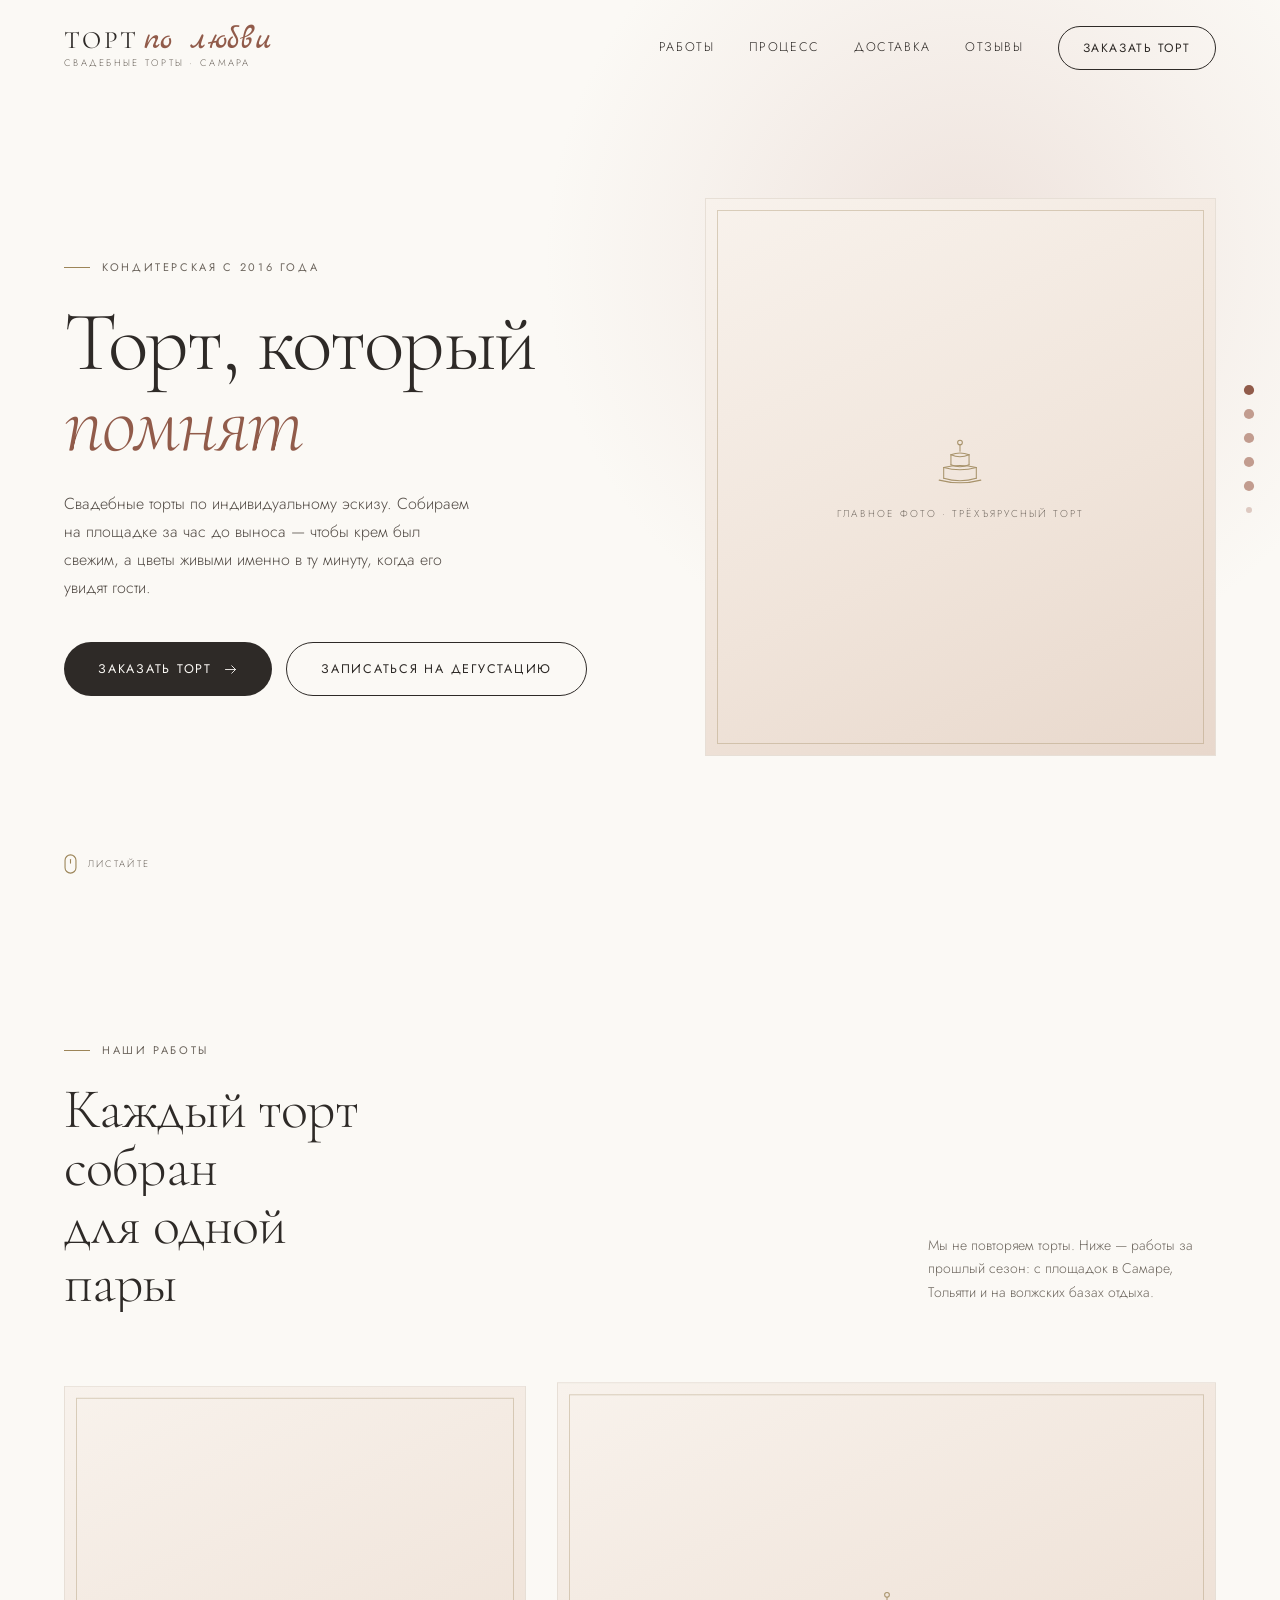
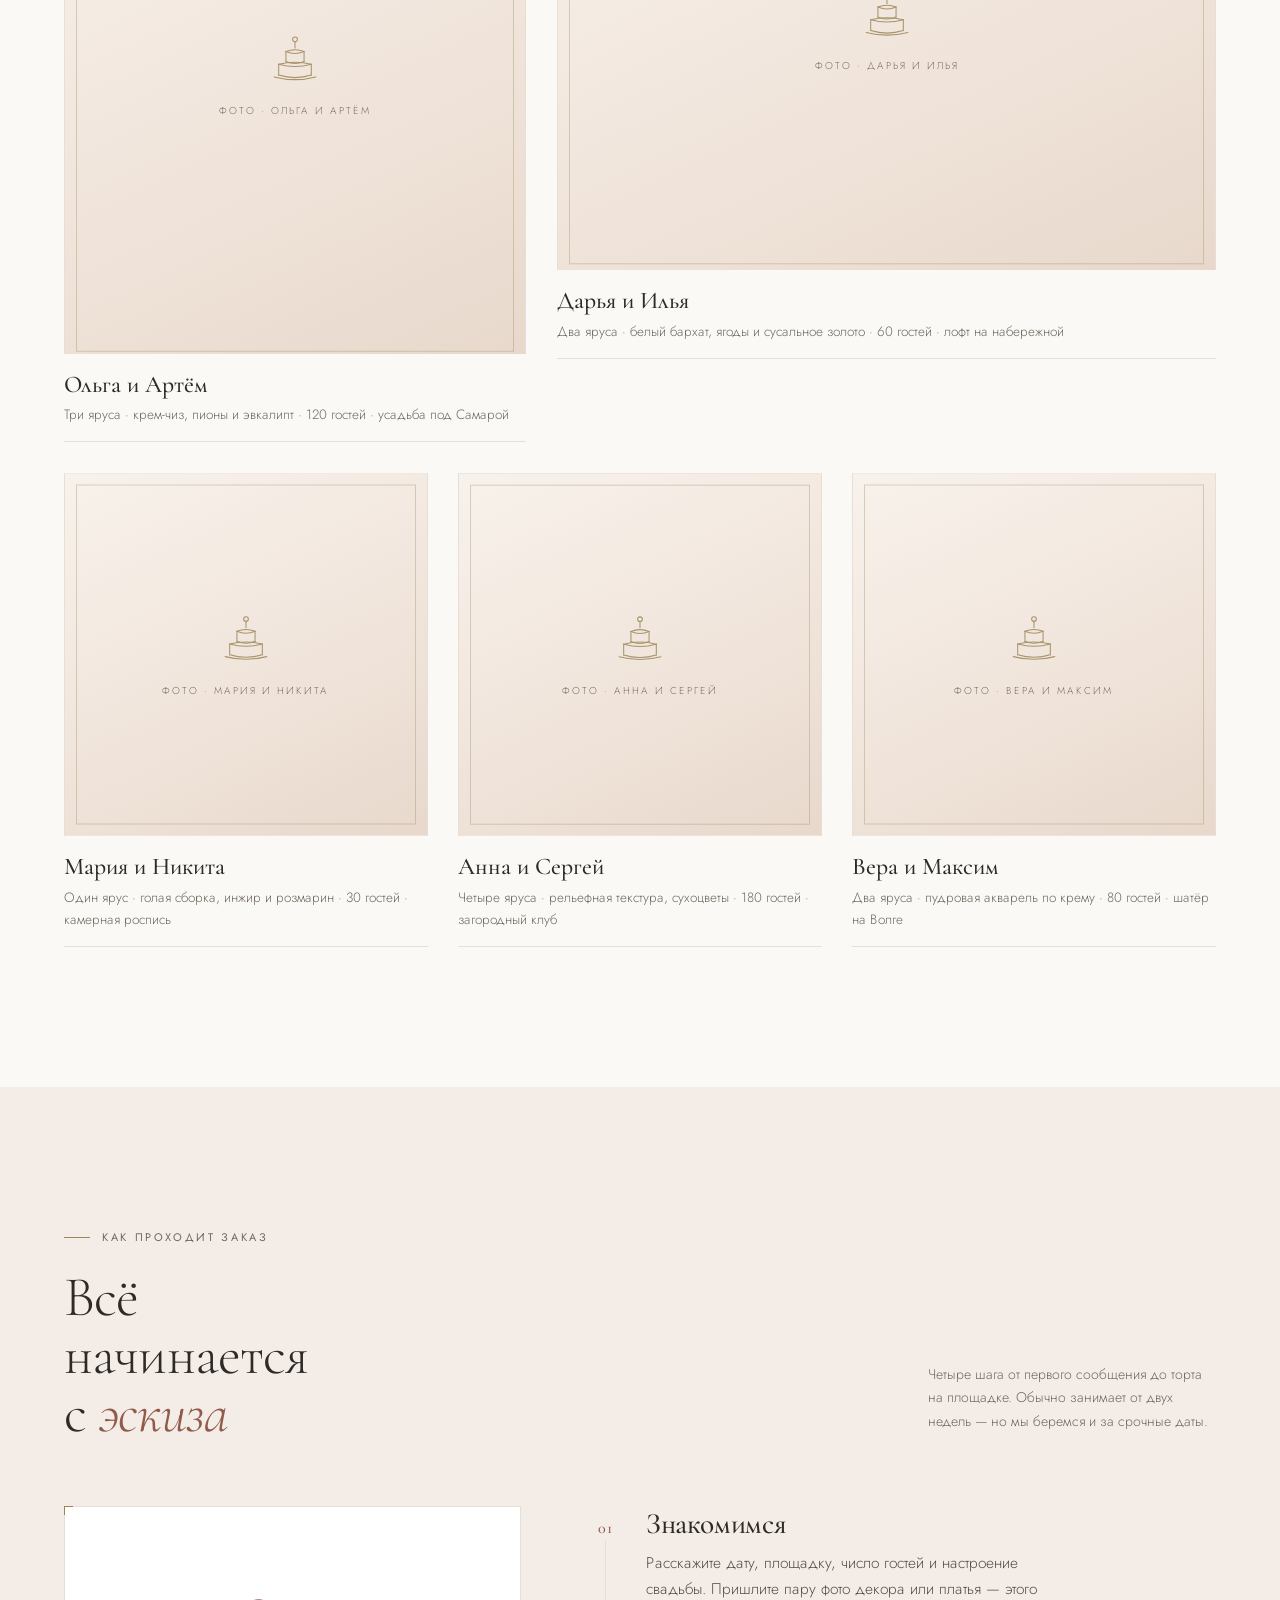
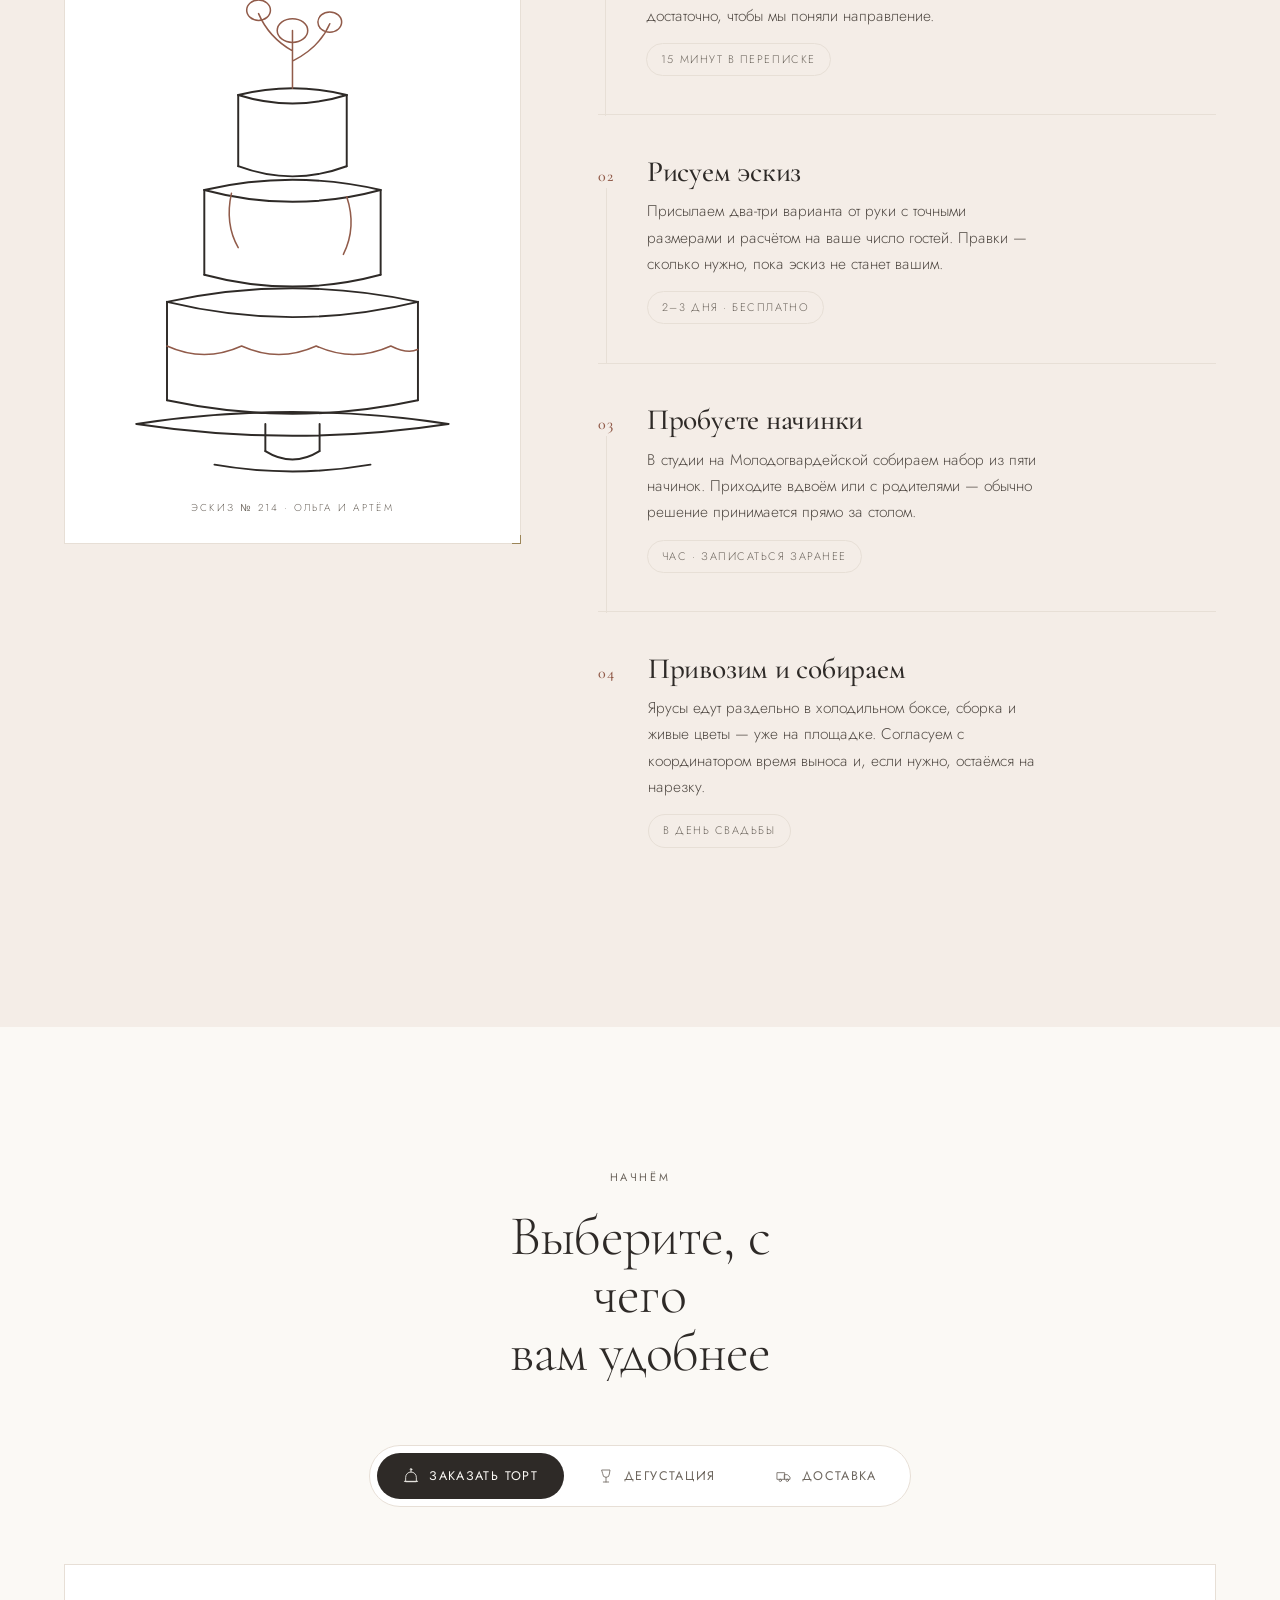
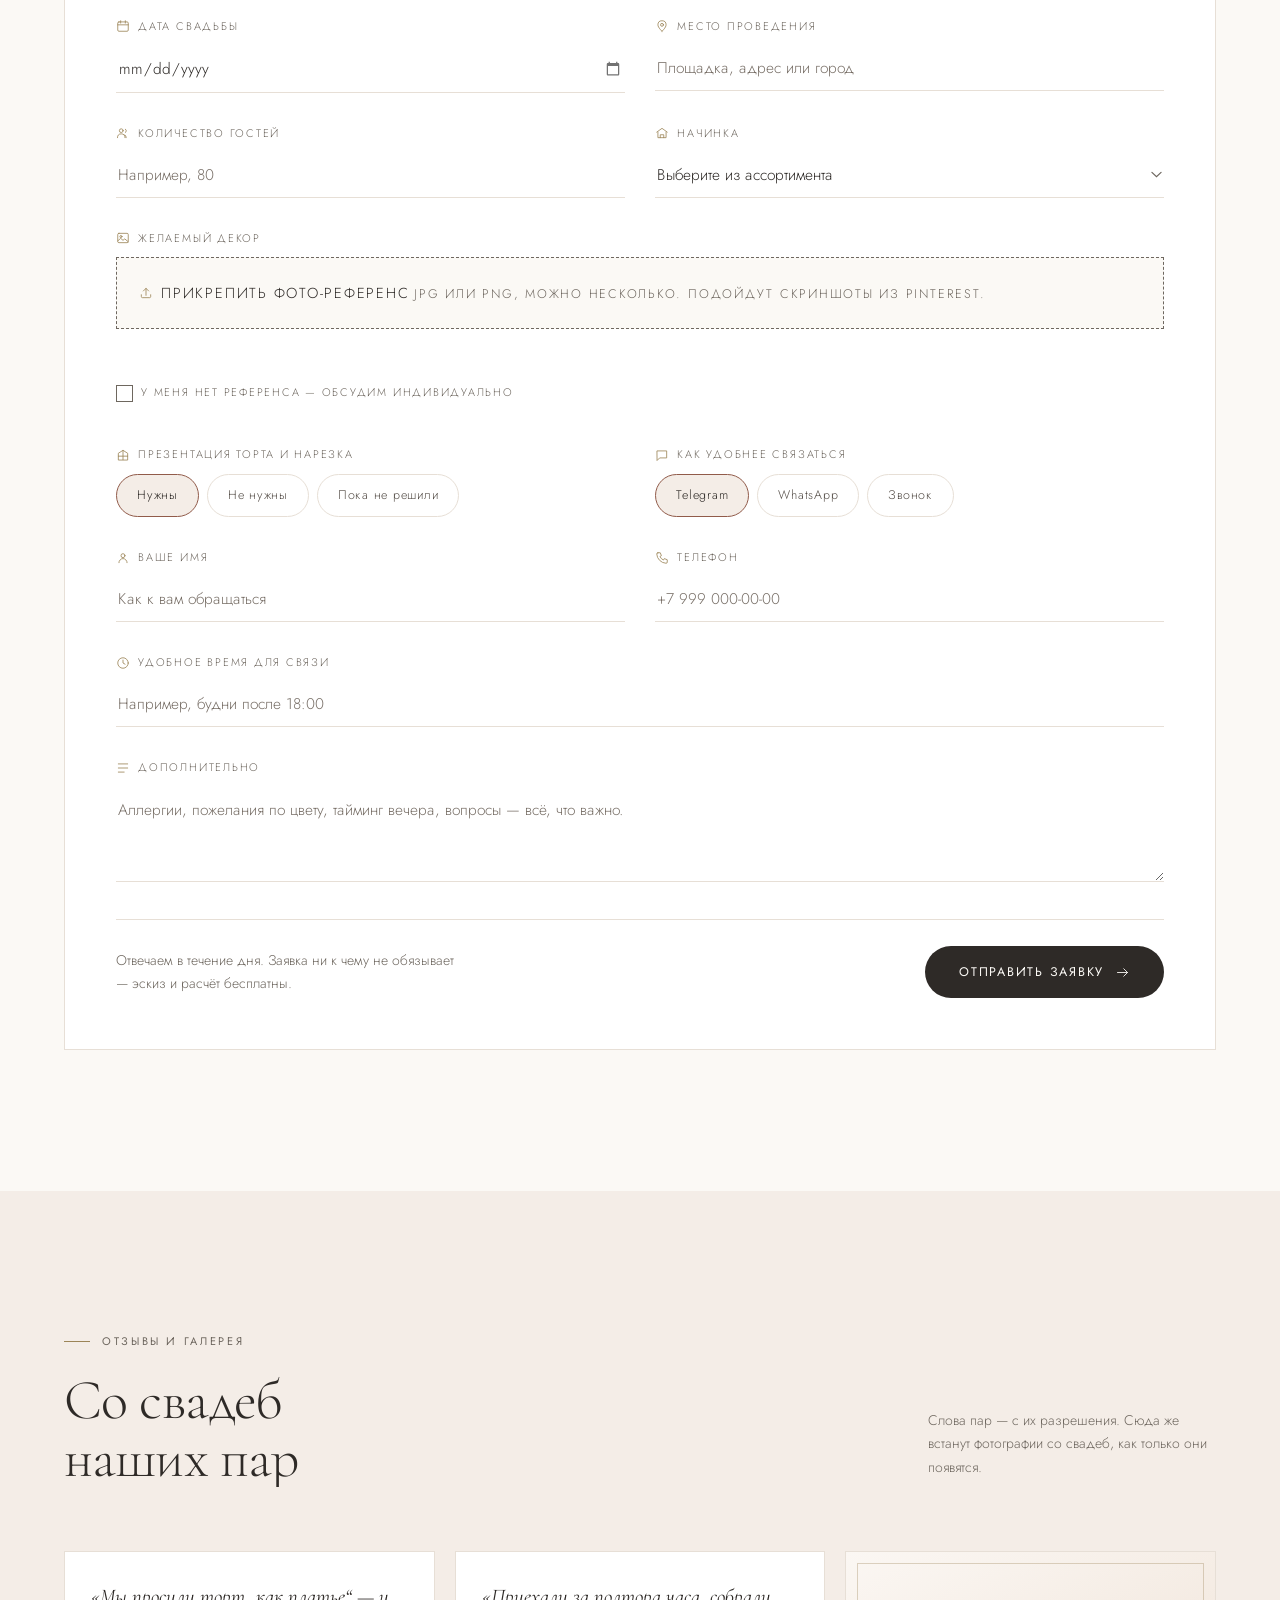
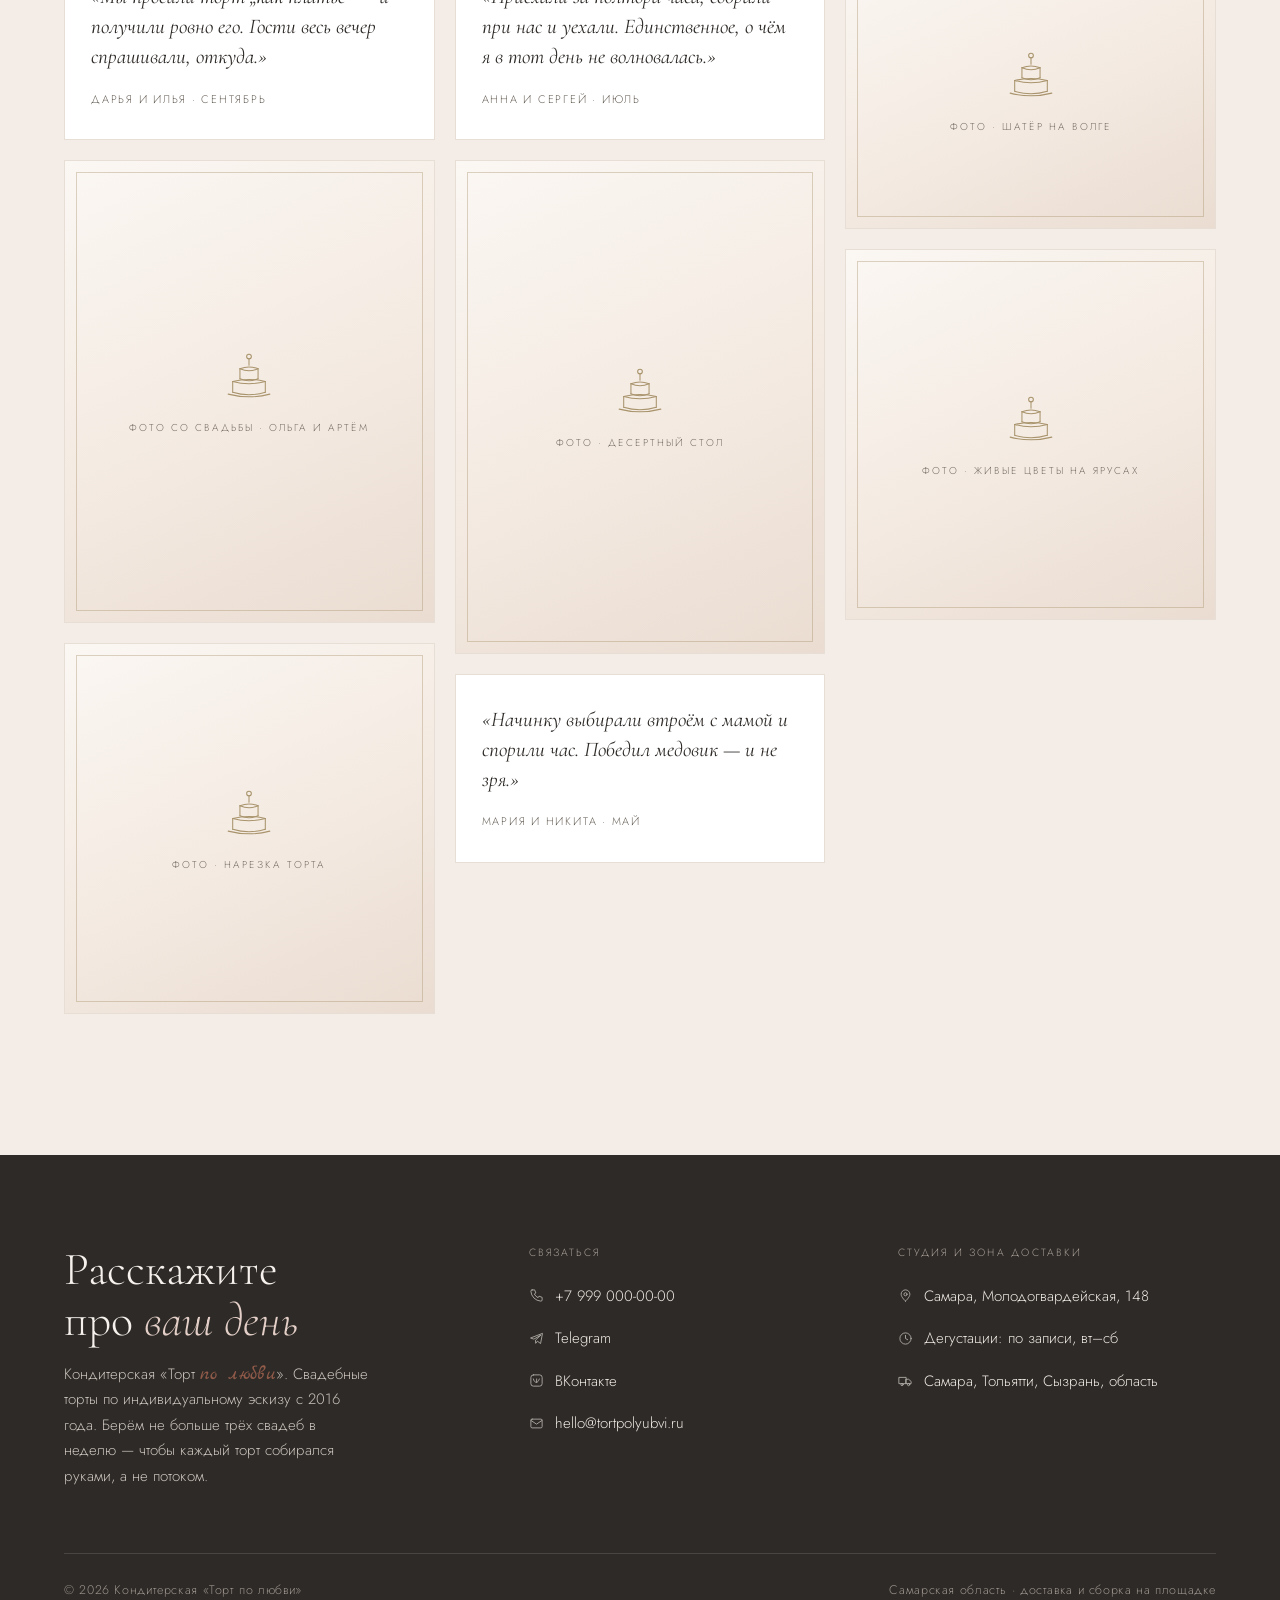
==== commit ce5f08ad: "Переименование в «Торт по любви», приём заявок в Telegram, плавные переходы Бренд: «Мельба» → «Торт " ====
--- a/index.html
+++ b/index.html
@@ -3,11 +3,11 @@
 <head>
 <meta charset="UTF-8">
 <meta name="viewport" content="width=device-width, initial-scale=1.0">
-<title>Мельба — свадебные торты по эскизу · Самара</title>
-<meta name="description" content="Кондитерская «Мельба». Свадебные торты по индивидуальному эскизу. Дегустация, личная доставка и сборка на площадке. Самара и область.">
+<title>Торт по любви — свадебные торты по эскизу · Самара</title>
+<meta name="description" content="Кондитерская «Торт по любви». Свадебные торты по индивидуальному эскизу. Дегустация, личная доставка и сборка на площадке. Самара и область.">
 <link rel="preconnect" href="https://fonts.googleapis.com">
 <link rel="preconnect" href="https://fonts.gstatic.com" crossorigin>
-<link href="https://fonts.googleapis.com/css2?family=Cormorant+Garamond:ital,wght@0,300;0,400;0,500;1,300;1,400&family=Jost:wght@200;300;400;500&display=swap" rel="stylesheet">
+<link href="https://fonts.googleapis.com/css2?family=Cormorant+Garamond:ital,wght@0,300;0,400;0,500;1,300;1,400&family=Jost:wght@200;300;400;500&family=Marck+Script&display=swap" rel="stylesheet">
 <style>
 /* ═══════════════════════════════════════════
    ТОКЕНЫ
@@ -39,6 +39,7 @@
 
   --ff-d:'Cormorant Garamond',Georgia,'Times New Roman',serif;
   --ff-b:'Jost',-apple-system,BlinkMacSystemFont,'Segoe UI',sans-serif;
+  --ff-s:'Marck Script','Segoe Script',cursive;   /* рукописное «по любви» */
 
   --ease:cubic-bezier(.22,.8,.38,1);
   --gut:clamp(20px,5vw,72px);
@@ -150,7 +151,11 @@
   border-bottom-color:var(--line);
 }
 .brand{display:flex;flex-direction:column;line-height:1;text-decoration:none}
-.brand-name{font-family:var(--ff-d);font-size:26px;font-weight:400;letter-spacing:.1em;text-transform:uppercase;color:var(--graphite)}
+.brand-name{font-family:var(--ff-d);font-size:25px;font-weight:400;letter-spacing:.09em;
+  text-transform:uppercase;color:var(--graphite);display:inline-flex;align-items:baseline;gap:.22em}
+/* рукописная часть знака: без капса и разрядки, чуть крупнее — иначе теряется */
+.script{font-family:var(--ff-s);font-style:normal;font-weight:400;
+  text-transform:none;letter-spacing:0;font-size:1.34em;line-height:.8;color:var(--rose-ink)}
 .brand-sub{font-size:9.5px;letter-spacing:.24em;text-transform:uppercase;color:var(--muted);margin-top:5px}
 
 .hdr-nav{display:flex;align-items:center;gap:34px}
@@ -419,6 +424,9 @@
 .form-foot{grid-column:1/-1;display:flex;align-items:center;justify-content:space-between;
   gap:22px;flex-wrap:wrap;margin-top:6px;padding-top:26px;border-top:1px solid var(--line)}
 
+/* ловушка для спам-ботов: человек её не видит и не наводит фокус */
+.trap{position:absolute;left:-9999px;width:1px;height:1px;opacity:0;pointer-events:none}
+
 .sent{display:none;text-align:center;padding:clamp(40px,6vw,80px) 20px}
 .sent.is-on{display:block;animation:lift .7s var(--ease) both}
 .sent-ic{width:56px;height:56px;margin:0 auto 22px;border-radius:50%;
@@ -426,6 +434,13 @@
 .sent-ic svg{width:22px;height:22px;stroke:var(--rose-ink);fill:none;stroke-width:1.5;
   stroke-linecap:round;stroke-linejoin:round}
 .sent p{margin:12px auto 0;max-width:42ch;color:var(--body);font-size:15.5px}
+
+/* заявка не ушла — говорим прямо и даём запасной путь */
+.fail{display:none;margin-top:22px;padding:20px 22px;border:1px solid #D8B4AE;background:#FBF2F0}
+.fail.is-on{display:block;animation:lift .5s var(--ease) both}
+.fail-t{font-size:14.5px;color:#8C3B30;font-weight:400;margin-bottom:8px}
+.fail-p{font-size:14px;color:var(--body);line-height:1.6}
+.fail-p a{color:var(--rose-ink);text-decoration:underline;text-underline-offset:3px}
 
 /* ═══════════════════════════════════════════
    ДОСТАВКА
@@ -477,6 +492,12 @@
 /* ═══════════════════════════════════════════
    АДАПТИВ
    ═══════════════════════════════════════════ */
+@media(min-width:1081px){
+  /* герой обязан помещаться в первый экран целиком */
+  .hero{padding-block:clamp(104px,13vh,148px) clamp(52px,7vh,84px)}
+  .hero-art .ph{aspect-ratio:auto;height:clamp(380px,62svh,600px)}
+  .hero-in{padding-block:8px}
+}
 @media(max-width:1080px){
   .hero{grid-template-columns:1fr;gap:44px;align-items:start}
   .hero-art{max-width:420px}
@@ -602,7 +623,7 @@
 <!-- ═══════ ШАПКА ═══════ -->
 <header class="hdr" id="hdr">
   <a href="#top" class="brand" data-jump="top">
-    <span class="brand-name">Мельба</span>
+    <span class="brand-name">Торт <em class="script">по любви</em></span>
     <span class="brand-sub">Свадебные торты · Самара</span>
   </a>
   <nav class="hdr-nav" id="nav">
@@ -839,6 +860,8 @@
     <div class="pane is-on" id="pane-order" role="tabpanel" aria-labelledby="tab-order">
       <div class="card">
         <form class="form-grid" id="form-order" novalidate>
+            <input type="hidden" name="form_type" value="order">
+            <input type="text" name="company" class="trap" tabindex="-1" autocomplete="off" aria-hidden="true">
           <div class="field">
             <label for="o-date"><svg viewBox="0 0 24 24"><rect x="3" y="5" width="18" height="16" rx="2"/><path d="M3 10h18M8 3v4M16 3v4"/></svg>Дата свадьбы</label>
             <input class="inp" type="date" id="o-date" name="date" required>
@@ -932,6 +955,11 @@
           </div>
         </form>
 
+        <div class="fail" id="fail-form-order" role="alert">
+          <p class="fail-t">Заявка не ушла</p>
+          <p class="fail-p">Похоже, пропала связь. Напишите нам напрямую — <a href="https://t.me/tort_po_lyubvi">Telegram</a> или <a href="tel:+79990000000">+7 999 000-00-00</a>. Или попробуйте отправить ещё раз.</p>
+        </div>
+
         <div class="sent" id="sent-order" role="status">
           <div class="sent-ic"><svg viewBox="0 0 24 24"><path d="m5 13 4.5 4.5L19 7"/></svg></div>
           <h3 class="d3">Заявка отправлена</h3>
@@ -948,6 +976,8 @@
           <p class="note" style="max-width:52ch">Пять начинок, чай и час спокойного разговора об эскизе. Самара, ул. Молодогвардейская, 148. Стоимость 1 500 ₽ — вычитаем из суммы заказа, если он состоится.</p>
         </div>
         <form class="form-grid" id="form-tasting" novalidate>
+            <input type="hidden" name="form_type" value="tasting">
+            <input type="text" name="company" class="trap" tabindex="-1" autocomplete="off" aria-hidden="true">
           <div class="field">
             <label for="t-date"><svg viewBox="0 0 24 24"><rect x="3" y="5" width="18" height="16" rx="2"/><path d="M3 10h18M8 3v4M16 3v4"/></svg>Желаемая дата</label>
             <input class="inp" type="date" id="t-date" name="date" required>
@@ -979,6 +1009,11 @@
             </span></button>
           </div>
         </form>
+
+        <div class="fail" id="fail-form-tasting" role="alert">
+          <p class="fail-t">Заявка не ушла</p>
+          <p class="fail-p">Похоже, пропала связь. Напишите нам напрямую — <a href="https://t.me/tort_po_lyubvi">Telegram</a> или <a href="tel:+79990000000">+7 999 000-00-00</a>. Или попробуйте отправить ещё раз.</p>
+        </div>
 
         <div class="sent" id="sent-tasting" role="status">
           <div class="sent-ic"><svg viewBox="0 0 24 24"><path d="m5 13 4.5 4.5L19 7"/></svg></div>
@@ -1104,7 +1139,7 @@
     <div class="ftr-top">
       <div class="rv">
         <p class="ftr-mark">Расскажите<br>про <em>ваш день</em></p>
-        <p class="ftr-desc">Кондитерская «Мельба». Свадебные торты по индивидуальному эскизу с 2016 года. Берём не больше трёх свадеб в неделю — чтобы каждый торт собирался руками, а не потоком.</p>
+        <p class="ftr-desc">Кондитерская «Торт <em class="script">по любви</em>». Свадебные торты по индивидуальному эскизу с 2016 года. Берём не больше трёх свадеб в неделю — чтобы каждый торт собирался руками, а не потоком.</p>
       </div>
 
       <div class="rv rv-1">
@@ -1112,8 +1147,8 @@
         <ul class="ftr-list">
           <li><a href="tel:+79990000000"><svg viewBox="0 0 24 24"><path d="M5 3h4l2 5-2.5 1.5a12 12 0 0 0 6 6L16 13l5 2v4a2 2 0 0 1-2.2 2A17 17 0 0 1 3 5.2 2 2 0 0 1 5 3z"/></svg>+7 999 000-00-00</a></li>
           <li><a href="https://t.me/melba_cakes"><svg viewBox="0 0 24 24"><path d="M21 4 2.5 11.2l5.3 1.8L19 6.5l-8.6 8.2.3 5 2.7-3.4 4.6 3.4z"/></svg>Telegram</a></li>
-          <li><a href="https://vk.com/melba_cakes"><svg viewBox="0 0 24 24"><rect x="3" y="3" width="18" height="18" rx="4"/><path d="M7 9.5c.6 3.4 2.6 5.5 5.2 5.5V9.5m0 5.5c1.6 0 3.2-2.1 4.3-5.5"/></svg>ВКонтакте</a></li>
-          <li><a href="mailto:hello@melba-cakes.ru"><svg viewBox="0 0 24 24"><rect x="3" y="5" width="18" height="14" rx="2"/><path d="m3 7 9 6 9-6"/></svg>hello@melba-cakes.ru</a></li>
+          <li><a href="https://vk.com/tort_po_lyubvi"><svg viewBox="0 0 24 24"><rect x="3" y="3" width="18" height="18" rx="4"/><path d="M7 9.5c.6 3.4 2.6 5.5 5.2 5.5V9.5m0 5.5c1.6 0 3.2-2.1 4.3-5.5"/></svg>ВКонтакте</a></li>
+          <li><a href="mailto:hello@tortpolyubvi.ru"><svg viewBox="0 0 24 24"><rect x="3" y="5" width="18" height="14" rx="2"/><path d="m3 7 9 6 9-6"/></svg>hello@tortpolyubvi.ru</a></li>
         </ul>
       </div>
 
@@ -1128,7 +1163,7 @@
     </div>
 
     <div class="ftr-bot">
-      <span>© 2026 Кондитерская «Мельба»</span>
+      <span>© 2026 Кондитерская «Торт по любви»</span>
       <span>Самарская область · доставка и сборка на площадке</span>
     </div>
   </div>
@@ -1145,7 +1180,8 @@
    1. ПЛАВНАЯ ПРОКРУТКА (только десктоп с мышью)
    ───────────────────────────────────────── */
 const smooth = {
-  on:false, target:0, current:0, raf:0,
+  on:false, target:0, current:0, raf:0, tweenRaf:0,
+
   init(){
     const fine = window.matchMedia('(hover:hover) and (pointer:fine)').matches;
     if(RM || !fine || window.innerWidth < 1024) return;
@@ -1154,29 +1190,70 @@
     window.addEventListener('wheel', e=>{
       if(e.ctrlKey) return;
       e.preventDefault();
+      this.stopTween();                    // колесо всегда главнее перехода
       this.target = this.clamp(this.target + e.deltaY * (e.deltaMode===1?18:1));
       this.run();
     }, {passive:false});
+    // касание и клавиши тоже прерывают переход
+    ['touchstart','keydown'].forEach(ev=>
+      window.addEventListener(ev, ()=>this.stopTween(), {passive:true}));
     window.addEventListener('resize', ()=>{ this.target = this.current = window.scrollY; });
   },
-  clamp(v){ return Math.max(0, Math.min(v, document.documentElement.scrollHeight - window.innerHeight)); },
+
+  clamp(v){
+    return Math.max(0, Math.min(v, document.documentElement.scrollHeight - window.innerHeight));
+  },
+
+  /* Инерция колеса */
   run(){
     if(this.raf) return;
     const tick = ()=>{
       const d = this.target - this.current;
-      if(Math.abs(d) < .4){ this.current = this.target; window.scrollTo(0,this.current); this.raf = 0; return; }
-      this.current += d * .11;
+      if(Math.abs(d) < .4){
+        this.current = this.target;
+        window.scrollTo(0, this.current);
+        this.raf = 0;
+        return;
+      }
+      this.current += d * .105;
       window.scrollTo(0, this.current);
       this.raf = requestAnimationFrame(tick);
     };
     this.raf = requestAnimationFrame(tick);
   },
-  to(y){
-    if(!this.on){ window.scrollTo({top:y, behavior: RM?'auto':'smooth'}); return; }
-    this.current = window.scrollY;
-    this.target  = this.clamp(y);
-    this.run();
-  }
+
+  stopTween(){
+    if(this.tweenRaf){ cancelAnimationFrame(this.tweenRaf); this.tweenRaf = 0; }
+  },
+
+  /* Переход к секции: плавно, но быстро и с предсказуемым концом.
+     Инерция колеса для этого не годится — она тем дольше тормозит,
+     чем дальше цель, и «доползает» к секции. Здесь время зажато. */
+  tween(y){
+    const from = window.scrollY;
+    const to   = this.clamp(y);
+    const dist = to - from;
+    if(Math.abs(dist) < 2) return;
+
+    if(RM){ window.scrollTo(0, to); this.current = this.target = to; return; }
+
+    // 450–950 мс: близко — короче, далеко — не бесконечно
+    const dur = Math.min(950, Math.max(450, Math.abs(dist) * 0.42));
+    const t0  = performance.now();
+    const ease = t => t < .5 ? 4*t*t*t : 1 - Math.pow(-2*t + 2, 3) / 2;   // easeInOutCubic
+
+    this.stopTween();
+    const step = now=>{
+      const k = Math.min(1, (now - t0) / dur);
+      const y2 = from + dist * ease(k);
+      window.scrollTo(0, y2);
+      this.current = this.target = y2;    // чтобы инерция не дёрнула назад после перехода
+      this.tweenRaf = k < 1 ? requestAnimationFrame(step) : 0;
+    };
+    this.tweenRaf = requestAnimationFrame(step);
+  },
+
+  to(y){ this.tween(y); }
 };
 smooth.init();
 
@@ -1184,7 +1261,9 @@
   const el = document.getElementById(id);
   if(!el) return;
   const off = window.innerWidth > 860 ? 86 : 74;
-  smooth.to(el.getBoundingClientRect().top + window.scrollY - off);
+  const y = el.getBoundingClientRect().top + window.scrollY - off;
+  if(smooth.on) smooth.tween(y);
+  else window.scrollTo({top: smooth.clamp(y), behavior: RM ? 'auto' : 'smooth'});
 }
 
 /* ─────────────────────────────────────────
@@ -1361,12 +1440,22 @@
 
 /* Реальный адрес формы подставьте в ENDPOINT — тогда данные уйдут на сервер.
    Пока он пуст, показываем экран подтверждения без отправки. */
+/* Адрес воркера, который передаёт заявки в Telegram.
+   Токен бота лежит в секретах Cloudflare и на страницу не попадает —
+   иначе его увидел бы любой, кто откроет исходный код.
+   Пока строка пуста, форма работает как демонстрация: показывает
+   подтверждение, никуда не отправляя. */
 const ENDPOINT = '';
 
-function wireForm(formId, sentId){
-  const form = $(formId), sent = $(sentId);
+function wireForm(formId, sentId, failId){
+  const form = $(formId), sent = $(sentId), fail = $(failId);
+  const btn  = $('button[type="submit"]', form);
+  const btnLabel = btn.querySelector('span');
+  const original = btnLabel ? btnLabel.innerHTML : btn.innerHTML;
+
   form.addEventListener('submit', async e=>{
     e.preventDefault();
+
     const bad = $$('[required]', form).filter(f=>!f.value.trim());
     if(bad.length){
       bad.forEach(f=>{
@@ -1376,18 +1465,39 @@
       bad[0].focus();
       return;
     }
-    const btn = $('button[type="submit"]', form);
+
+    fail.classList.remove('is-on');
     btn.disabled = true;
     btn.style.opacity = '.55';
-    if(ENDPOINT){
-      try{ await fetch(ENDPOINT, {method:'POST', body:new FormData(form)}); }catch(err){}
+    if(btnLabel) btnLabel.textContent = 'Отправляем…';
+
+    // Демонстрационный режим: адрес не задан
+    if(!ENDPOINT){
+      form.style.display = 'none';
+      sent.classList.add('is-on');
+      return;
     }
-    form.style.display = 'none';
-    sent.classList.add('is-on');
+
+    try{
+      const res = await fetch(ENDPOINT, {method:'POST', body:new FormData(form)});
+      if(!res.ok) throw new Error('HTTP ' + res.status);
+      const data = await res.json().catch(()=>({ok:true}));
+      if(data.ok === false) throw new Error(data.error || 'отказ сервера');
+
+      form.style.display = 'none';
+      sent.classList.add('is-on');
+    }catch(err){
+      // Заявка не дошла — говорим об этом, а не рисуем ложное «отправлено»
+      fail.classList.add('is-on');
+      btn.disabled = false;
+      btn.style.opacity = '';
+      if(btnLabel) btnLabel.innerHTML = original;
+      fail.scrollIntoView({block:'nearest', behavior: RM ? 'auto' : 'smooth'});
+    }
   });
 }
-wireForm('#form-order', '#sent-order');
-wireForm('#form-tasting', '#sent-tasting');
+wireForm('#form-order',   '#sent-order',   '#fail-form-order');
+wireForm('#form-tasting', '#sent-tasting', '#fail-form-tasting');
 
 /* ─────────────────────────────────────────
    8. АНИМАЦИИ ПРОКРУТКИ И КНОПОК
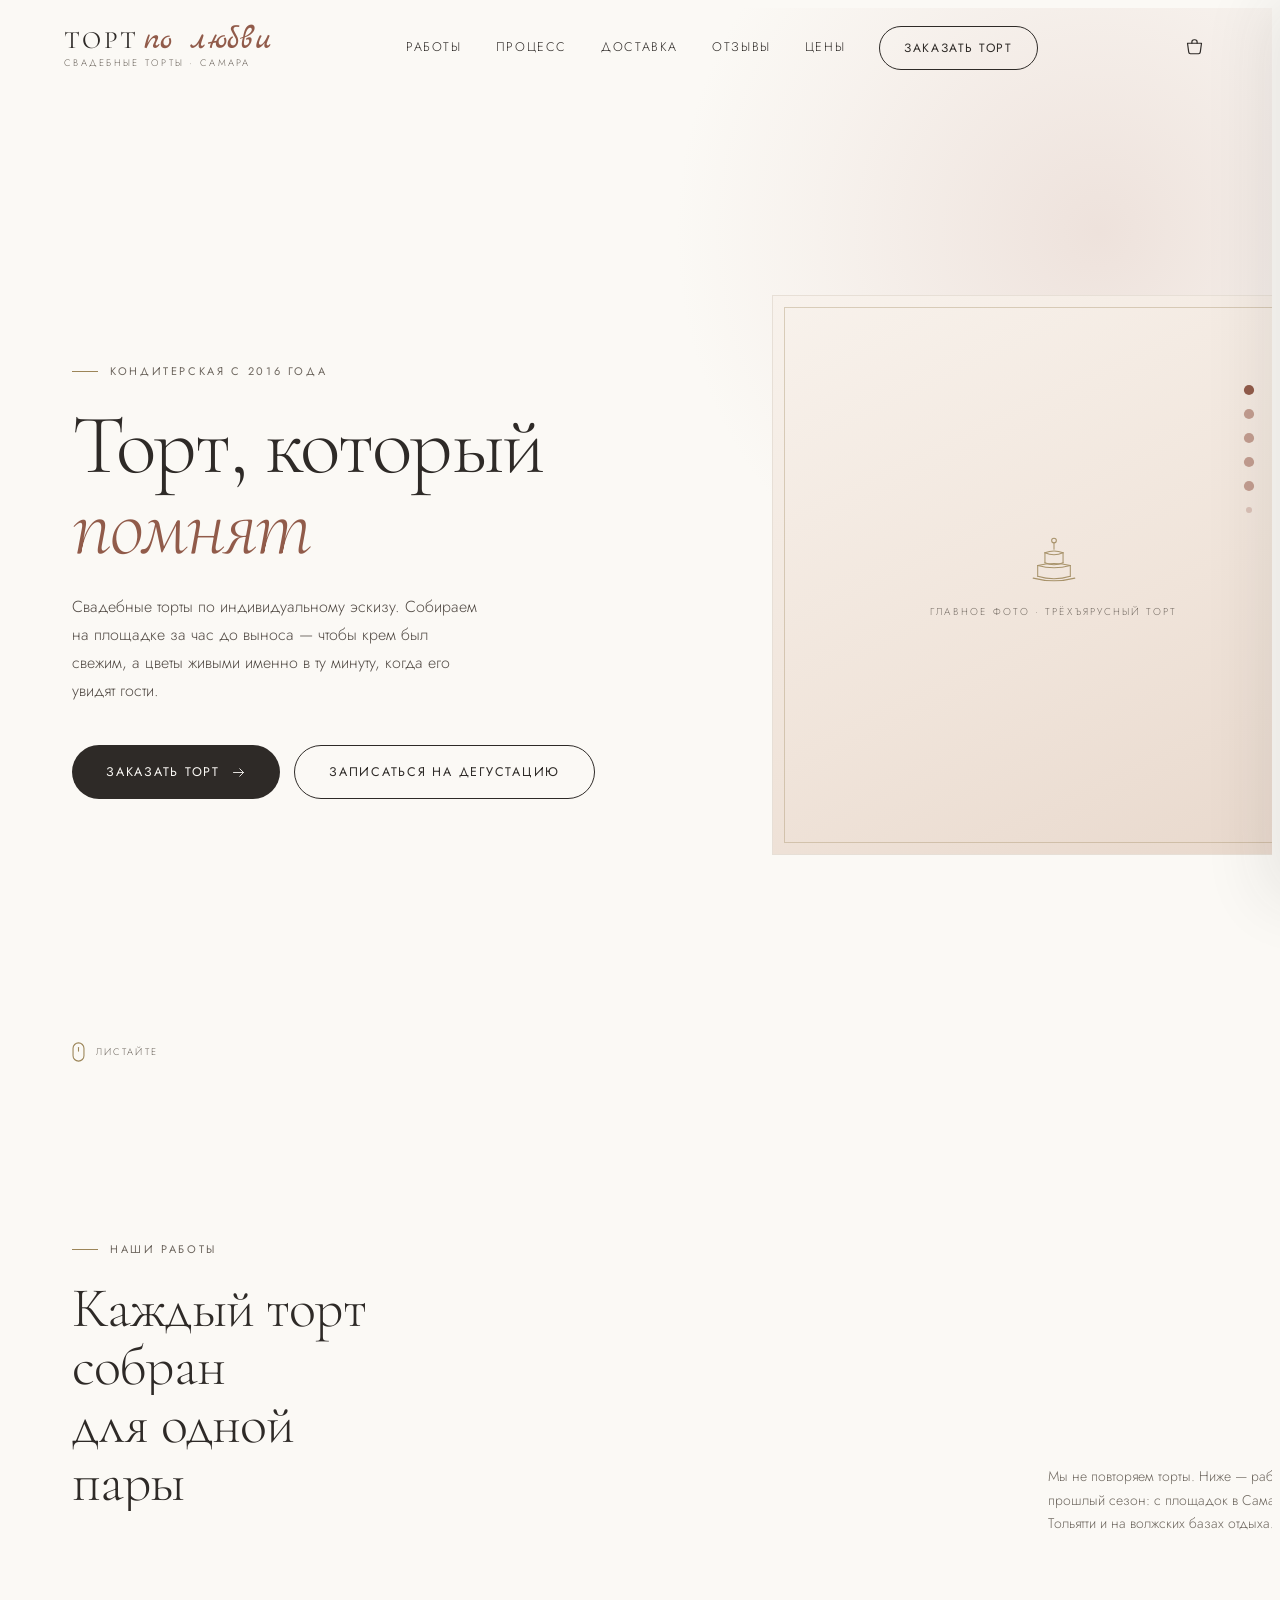
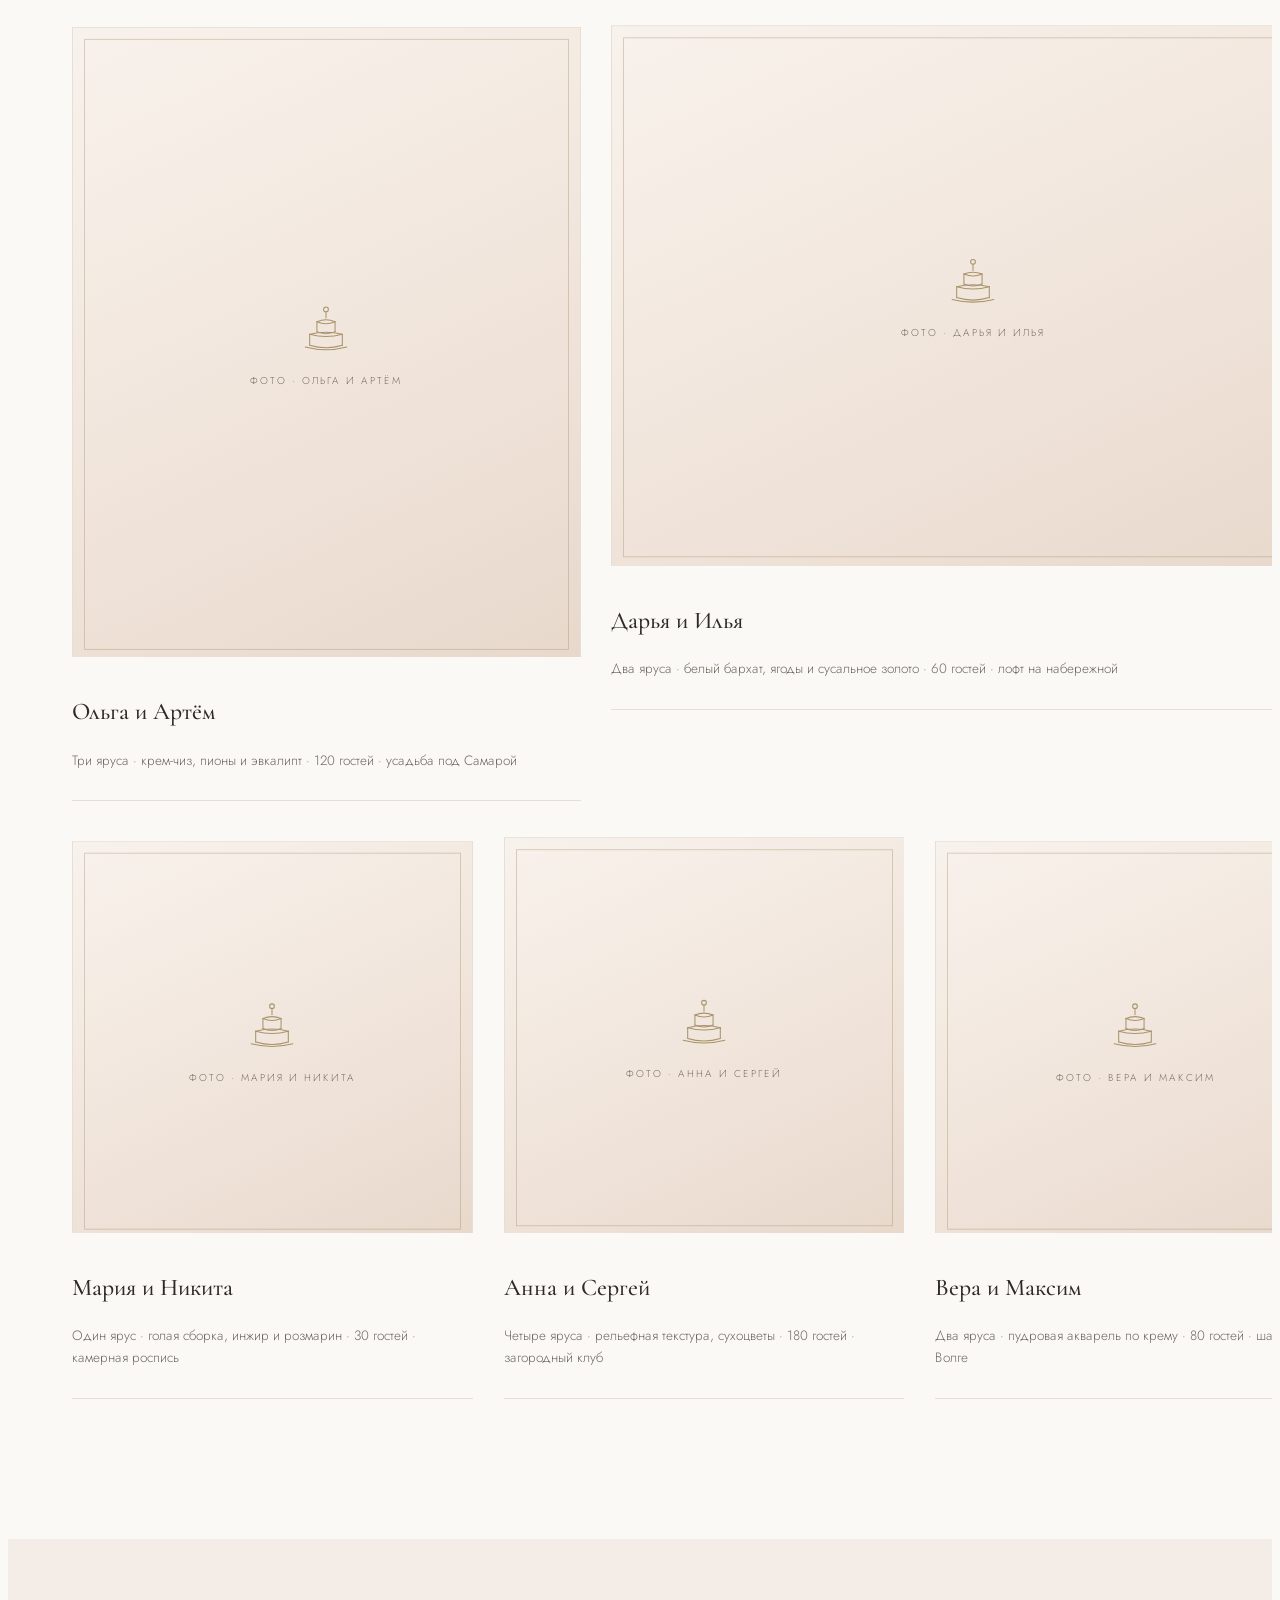
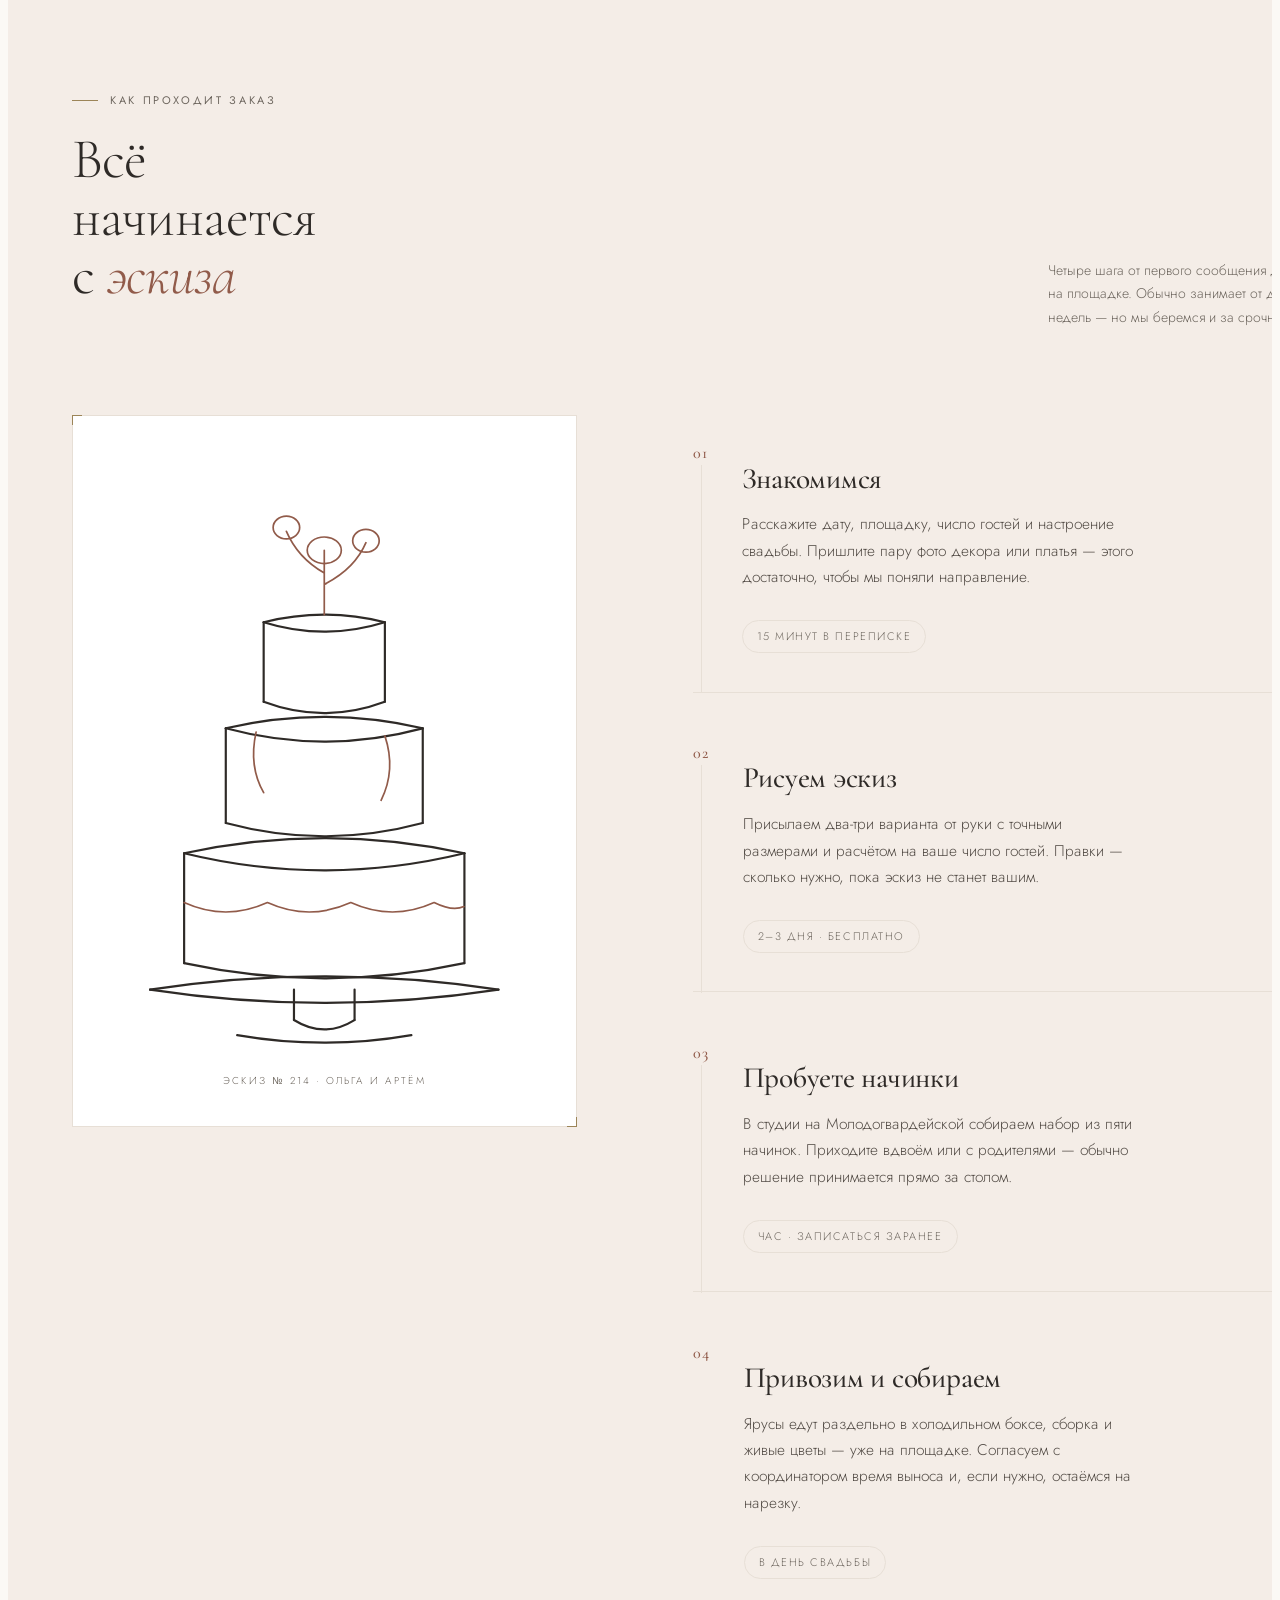
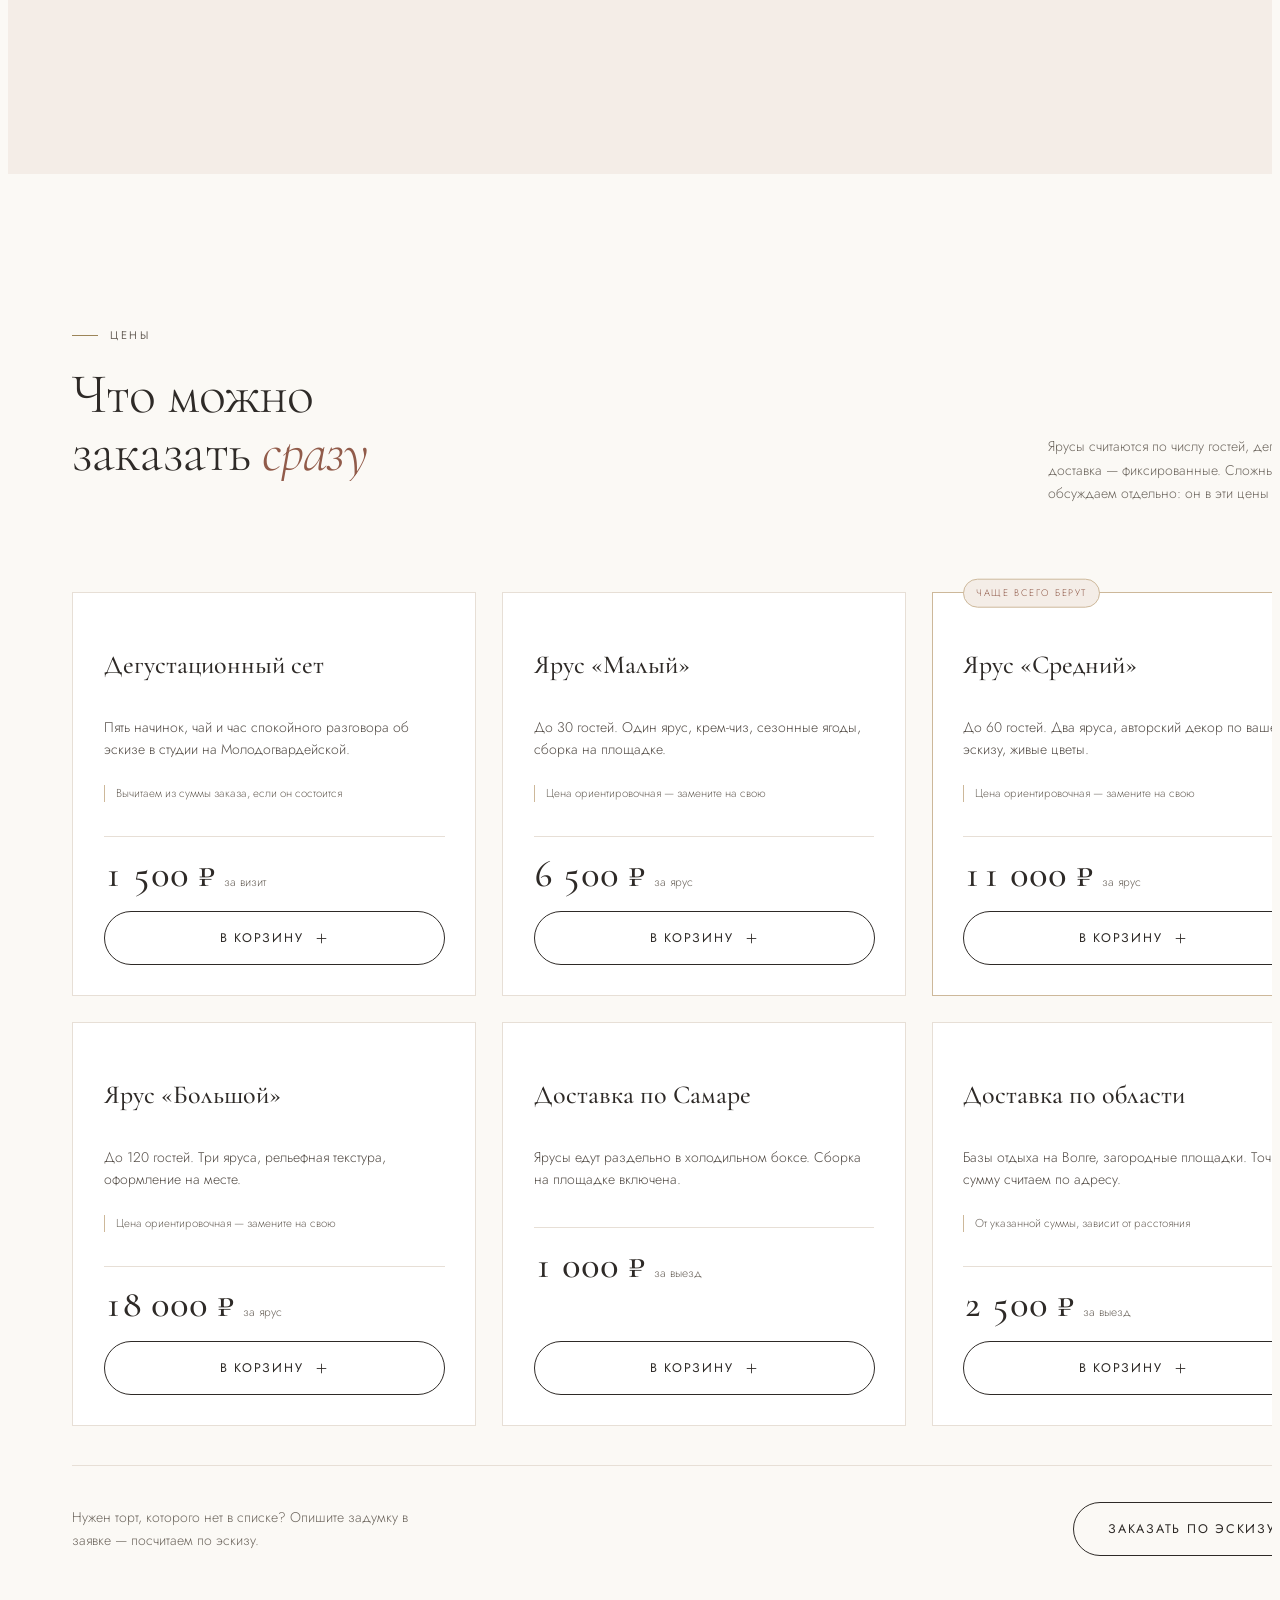
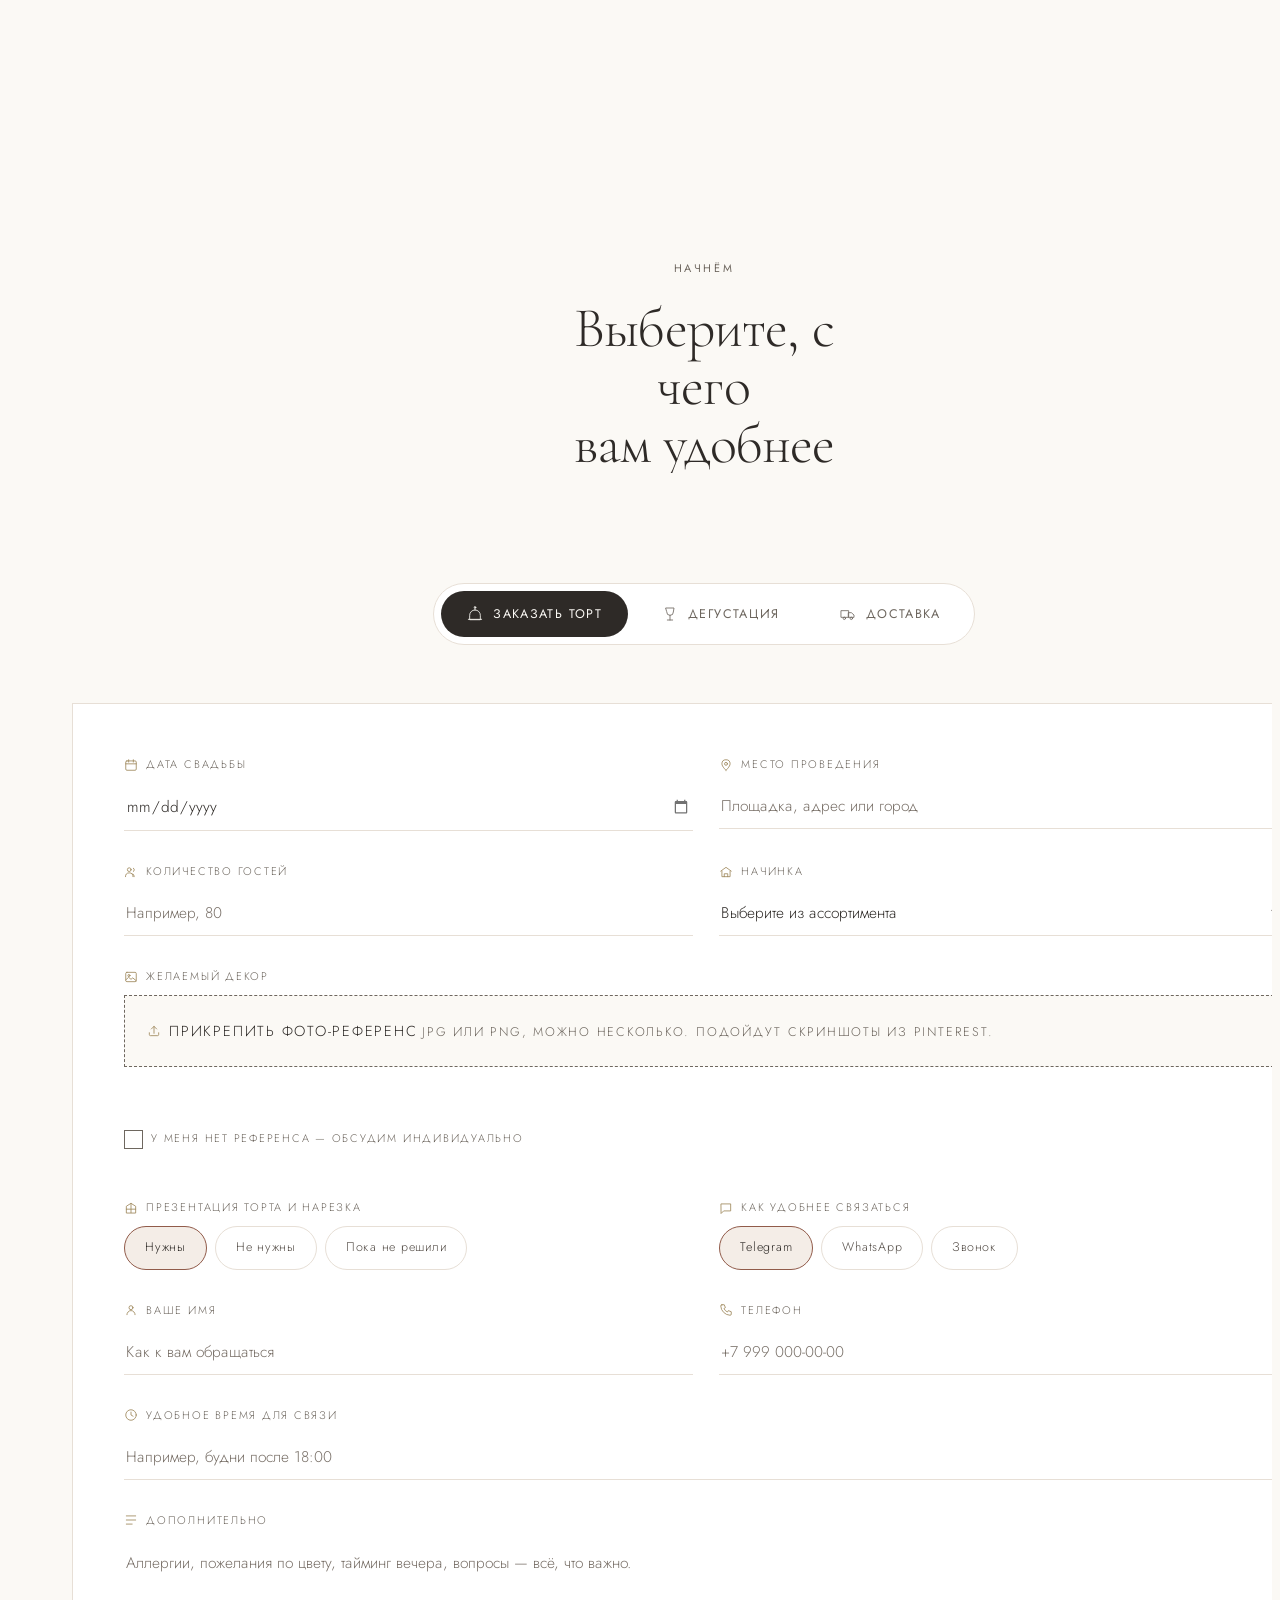
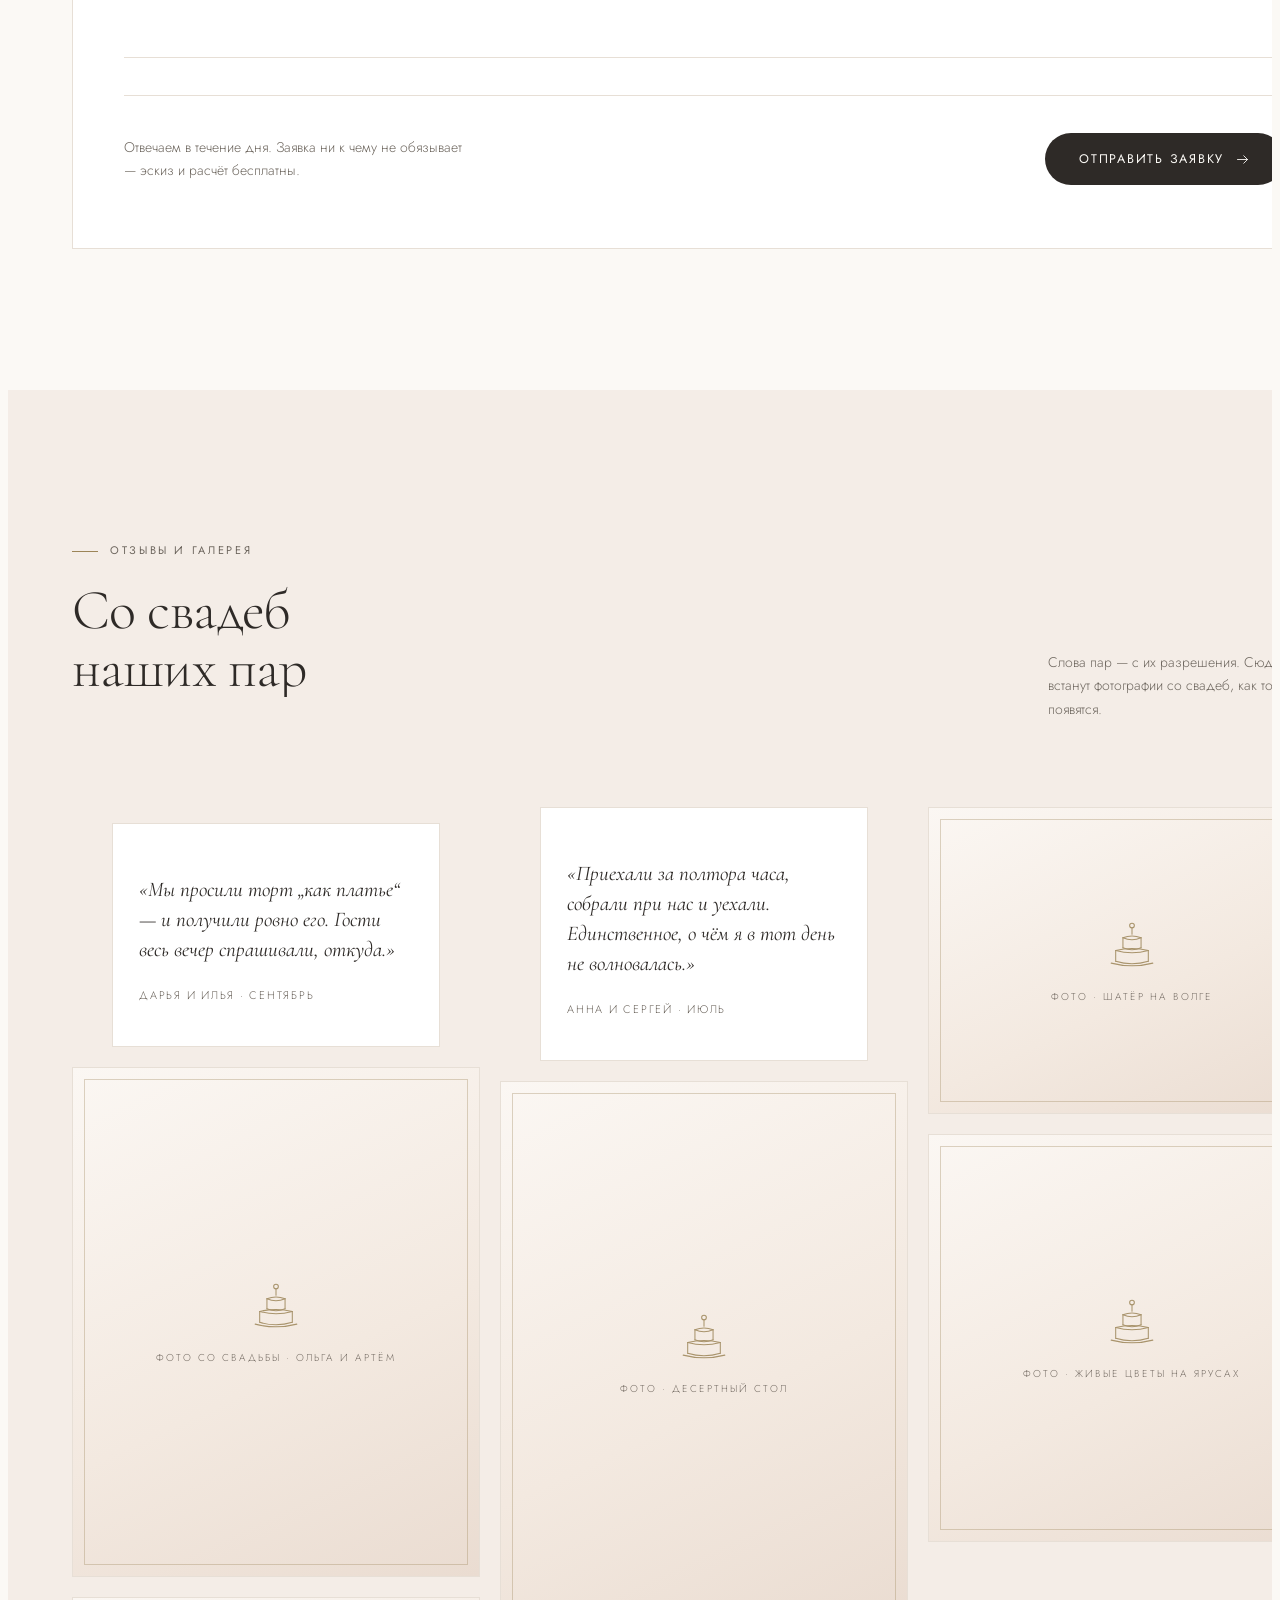
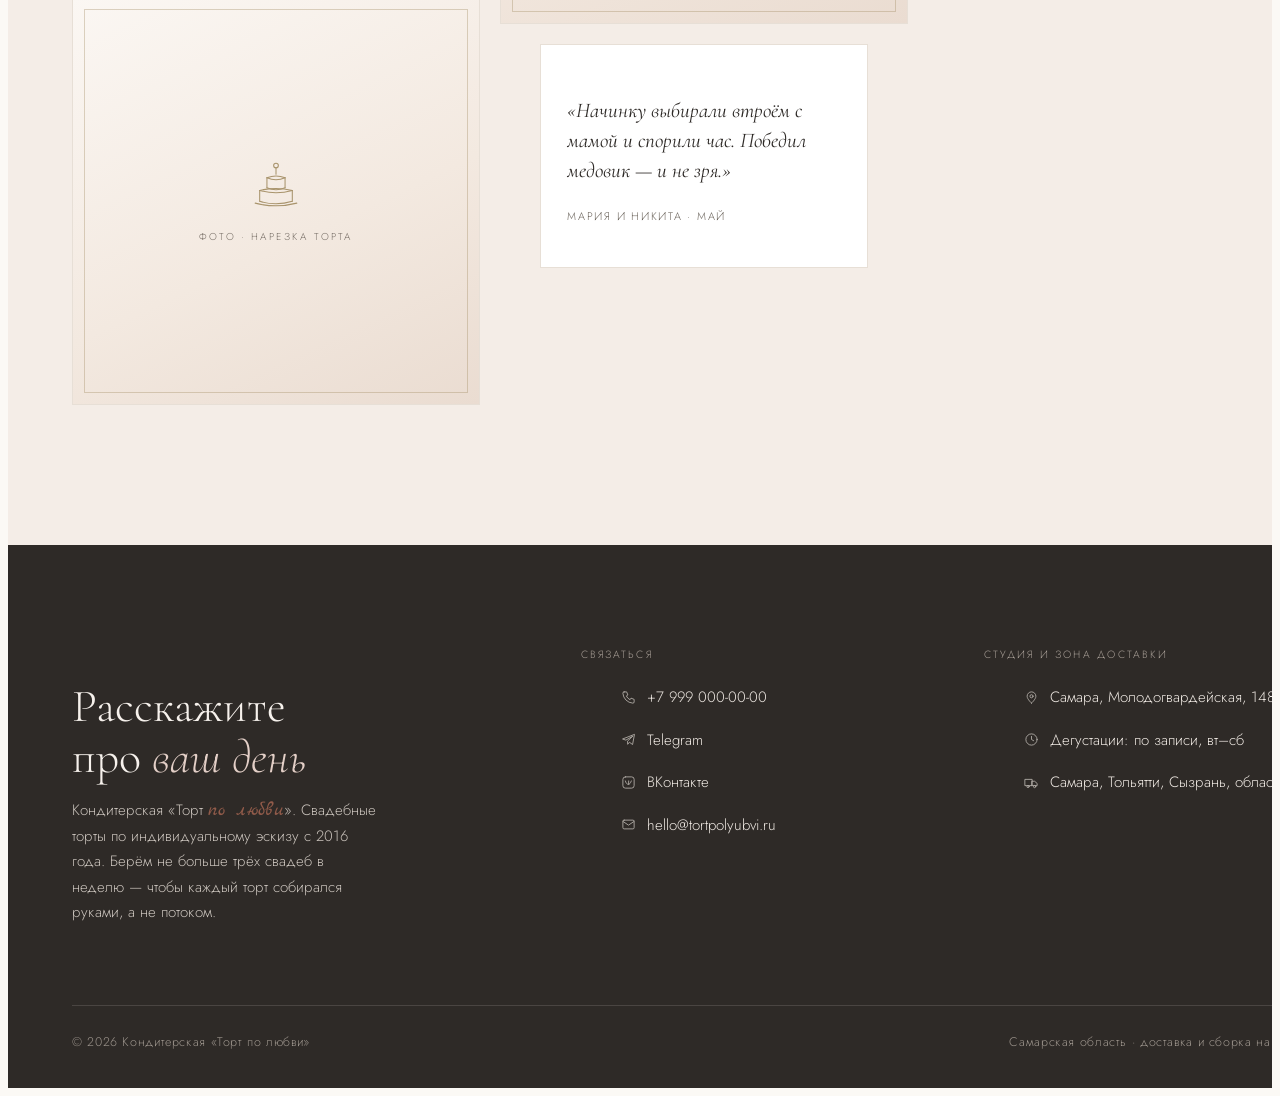
==== commit e787844e: "Цены, корзина и демо-оплата по схеме ЮKassa; заявки в VK; база для индексации МАГАЗИН Секция цен из " ====
--- a/index.html
+++ b/index.html
@@ -3,50 +3,102 @@
 <head>
 <meta charset="UTF-8">
 <meta name="viewport" content="width=device-width, initial-scale=1.0">
-<title>Торт по любви — свадебные торты по эскизу · Самара</title>
-<meta name="description" content="Кондитерская «Торт по любви». Свадебные торты по индивидуальному эскизу. Дегустация, личная доставка и сборка на площадке. Самара и область.">
+<title>Свадебные торты на заказ в Самаре — кондитерская «Торт по любви»</title>
+<meta name="description" content="Свадебные торты по индивидуальному эскизу в Самаре: дегустация пяти начинок, личная доставка в холодильном боксе и сборка на площадке. Цены от 6 500 ₽ за ярус.">
+<link rel="canonical" href="https://strangehul1-design.github.io/asiyatort/">
+<meta name="robots" content="index, follow">
+<meta property="og:type" content="website">
+<meta property="og:locale" content="ru_RU">
+<meta property="og:site_name" content="Торт по любви">
+<meta property="og:title" content="Свадебные торты на заказ в Самаре — «Торт по любви»">
+<meta property="og:description" content="Торт по индивидуальному эскизу: дегустация, личная доставка и сборка на площадке. Самара и область.">
+<meta property="og:url" content="https://strangehul1-design.github.io/asiyatort/">
+
+<!-- ═══════════════════════════════════════════
+     Структурированные данные для поисковиков.
+     ВНИМАНИЕ: телефон, адрес и часы работы здесь
+     демонстрационные — замените на настоящие до
+     публикации. Указывать вымышленные данные в
+     разметке нельзя: поисковики считают это обманом.
+     Блок с отзывами (aggregateRating) намеренно НЕ
+     добавлен — реальных подтверждённых оценок нет.
+     ═══════════════════════════════════════════ -->
+<script type="application/ld+json">
+{
+  "@context": "https://schema.org",
+  "@graph": [
+    {
+      "@type": "Bakery",
+      "@id": "https://strangehul1-design.github.io/asiyatort/#business",
+      "name": "Торт по любви",
+      "description": "Кондитерская свадебных тортов по индивидуальному эскизу. Дегустация, личная доставка и сборка на площадке.",
+      "url": "https://strangehul1-design.github.io/asiyatort/",
+      "telephone": "+7-999-000-00-00",
+      "priceRange": "1500–18000 ₽",
+      "currenciesAccepted": "RUB",
+      "address": {
+        "@type": "PostalAddress",
+        "streetAddress": "ул. Молодогвардейская, 148",
+        "addressLocality": "Самара",
+        "addressRegion": "Самарская область",
+        "addressCountry": "RU"
+      },
+      "areaServed": [
+        { "@type": "City", "name": "Самара" },
+        { "@type": "City", "name": "Тольятти" },
+        { "@type": "City", "name": "Сызрань" },
+        { "@type": "AdministrativeArea", "name": "Самарская область" }
+      ],
+      "openingHoursSpecification": [{
+        "@type": "OpeningHoursSpecification",
+        "dayOfWeek": ["Tuesday","Wednesday","Thursday","Friday","Saturday"],
+        "opens": "10:00",
+        "closes": "19:00"
+      }],
+      "sameAs": [
+        "https://t.me/tort_po_lyubvi",
+        "https://vk.com/tort_po_lyubvi"
+      ]
+    },
+    {
+      "@type": "OfferCatalog",
+      "@id": "https://strangehul1-design.github.io/asiyatort/#prices",
+      "name": "Цены",
+      "itemListElement": [
+        { "@type": "Offer", "name": "Дегустационный сет", "price": "1500", "priceCurrency": "RUB",
+           "description": "Пять начинок и час в студии", "availability": "https://schema.org/InStock" },
+        { "@type": "Offer", "name": "Ярус «Малый» — до 30 гостей", "price": "6500", "priceCurrency": "RUB",
+           "availability": "https://schema.org/InStock" },
+        { "@type": "Offer", "name": "Ярус «Средний» — до 60 гостей", "price": "11000", "priceCurrency": "RUB",
+           "availability": "https://schema.org/InStock" },
+        { "@type": "Offer", "name": "Ярус «Большой» — до 120 гостей", "price": "18000", "priceCurrency": "RUB",
+           "availability": "https://schema.org/InStock" },
+        { "@type": "Offer", "name": "Доставка по Самаре", "price": "1000", "priceCurrency": "RUB",
+           "availability": "https://schema.org/InStock" },
+        { "@type": "Offer", "name": "Доставка по области", "price": "2500", "priceCurrency": "RUB",
+           "availability": "https://schema.org/InStock" }
+      ]
+    },
+    {
+      "@type": "WebSite",
+      "@id": "https://strangehul1-design.github.io/asiyatort/#website",
+      "url": "https://strangehul1-design.github.io/asiyatort/",
+      "name": "Торт по любви",
+      "inLanguage": "ru-RU",
+      "publisher": { "@id": "https://strangehul1-design.github.io/asiyatort/#business" }
+    }
+  ]
+}
+</script>
 <link rel="preconnect" href="https://fonts.googleapis.com">
 <link rel="preconnect" href="https://fonts.gstatic.com" crossorigin>
 <link href="https://fonts.googleapis.com/css2?family=Cormorant+Garamond:ital,wght@0,300;0,400;0,500;1,300;1,400&family=Jost:wght@200;300;400;500&family=Marck+Script&display=swap" rel="stylesheet">
+<link rel="stylesheet" href="assets/tokens.css">
 <style>
-/* ═══════════════════════════════════════════
-   ТОКЕНЫ
-   Контраст текста проверен по WCAG на айвори:
-   graphite 13.5:1 · body 7.9:1 · muted 5.3:1
-   rose-ink 5.3:1 · gold-ink 3.4:1 (только иконки)
-   ═══════════════════════════════════════════ */
-*,*::before,*::after{box-sizing:border-box;margin:0;padding:0}
-
-:root{
-  /* фоны */
-  --ivory:#FBF9F5;
-  --porcelain:#FFFFFF;
-  --shell:#F4EDE7;
-
-  /* текст */
-  --graphite:#2E2A27;   /* заголовки и основной текст */
-  --body:#544D47;       /* абзацы */
-  --muted:#6E675F;      /* подписи, надзаголовки */
-  --ph-ink:#786F67;     /* плейсхолдеры в полях */
-  --rose-ink:#915B4A;   /* акцентный текст, курсив в заголовках */
-
-  /* декор — не для текста */
-  --powder:#E3CFC7;
-  --powder-deep:#C29C8F;
-  --champagne:#CDB89A;
-  --gold-ink:#9C8558;   /* иконки и волосяные линии */
-  --line:#E7DFD6;
-
-  --ff-d:'Cormorant Garamond',Georgia,'Times New Roman',serif;
-  --ff-b:'Jost',-apple-system,BlinkMacSystemFont,'Segoe UI',sans-serif;
-  --ff-s:'Marck Script','Segoe Script',cursive;   /* рукописное «по любви» */
-
-  --ease:cubic-bezier(.22,.8,.38,1);
-  --gut:clamp(20px,5vw,72px);
-  --sec:clamp(88px,11vw,168px);
-}
-
-html{-webkit-text-size-adjust:100%}
+
+/* clip, а не hidden: hidden сделал бы html контейнером прокрутки
+   и сломал бы липкий эскиз в разделе «Процесс» */
+html{-webkit-text-size-adjust:100%;overflow-x:clip}
 body{
   font-family:var(--ff-b);font-weight:300;font-size:16px;line-height:1.75;
   background:var(--ivory);color:var(--graphite);
@@ -589,6 +641,105 @@
 /* карточки работ слегка дрейфуют при прокрутке */
 .work .ph{will-change:transform}
 
+
+/* ═══════════════════════════════════════════
+   КОРЗИНА В ШАПКЕ
+   ═══════════════════════════════════════════ */
+.cart-btn{
+  position:relative;width:44px;height:44px;flex-shrink:0;
+  display:flex;align-items:center;justify-content:center;
+  transition:transform .3s var(--ease);
+}
+.cart-btn:active{transform:scale(.94)}
+.cart-btn svg{width:21px;height:21px;stroke:var(--graphite);fill:none;
+  stroke-width:1.35;stroke-linecap:round;stroke-linejoin:round}
+.cart-count{
+  position:absolute;top:4px;right:2px;min-width:18px;height:18px;padding:0 5px;
+  border-radius:100px;background:var(--rose-ink);color:#fff;
+  font-size:10.5px;line-height:18px;text-align:center;font-variant-numeric:tabular-nums;
+}
+.cart-btn.is-bump{animation:bump .45s var(--ease)}
+@keyframes bump{0%{transform:scale(1)}35%{transform:scale(1.18)}100%{transform:scale(1)}}
+
+/* панель */
+.cart-veil{position:fixed;inset:0;z-index:190;background:rgba(46,42,39,.34);
+  opacity:0;visibility:hidden;transition:opacity .45s var(--ease),visibility .45s}
+.cart-veil.is-on{opacity:1;visibility:visible}
+.cart-panel{
+  position:fixed;top:0;right:0;bottom:0;z-index:200;width:min(420px,100vw);
+  background:var(--ivory);border-left:1px solid var(--line);
+  display:flex;flex-direction:column;
+  transform:translateX(101%);transition:transform .5s var(--ease);
+  box-shadow:-20px 0 60px rgba(46,42,39,.09);
+}
+.cart-panel.is-on{transform:none}
+.cart-head{display:flex;align-items:center;justify-content:space-between;gap:16px;
+  padding:22px 24px;border-bottom:1px solid var(--line)}
+.cart-x{width:40px;height:40px;display:flex;align-items:center;justify-content:center;
+  opacity:.65;transition:opacity .3s}
+.cart-x:hover{opacity:1}
+.cart-x svg{width:18px;height:18px;stroke:var(--graphite);fill:none;stroke-width:1.4;stroke-linecap:round}
+.cart-body{flex:1;overflow-y:auto;padding:8px 24px}
+.cart-foot{padding:20px 24px 26px;border-top:1px solid var(--line);background:var(--porcelain)}
+
+.cart-line{display:grid;grid-template-columns:1fr auto;gap:6px 14px;
+  padding:18px 0;border-bottom:1px solid var(--line)}
+.cart-line:last-child{border-bottom:0}
+.cart-name{font-family:var(--ff-d);font-size:19px;font-weight:500;line-height:1.2;color:var(--graphite)}
+.cart-unit{font-size:12px;color:var(--muted);margin-top:3px}
+.cart-price{font-size:15px;color:var(--graphite);font-variant-numeric:tabular-nums;white-space:nowrap}
+.cart-ctl{display:flex;align-items:center;gap:2px;grid-column:1;margin-top:4px}
+.qty{width:30px;height:30px;border:1px solid var(--line);display:flex;align-items:center;
+  justify-content:center;font-size:15px;color:var(--body);transition:all .3s var(--ease)}
+.qty:hover{border-color:var(--powder-deep);color:var(--graphite)}
+.qty-n{min-width:34px;text-align:center;font-size:14px;font-variant-numeric:tabular-nums}
+.cart-del{margin-left:10px;font-size:12px;color:var(--muted);text-decoration:underline;
+  text-underline-offset:3px;transition:color .3s}
+.cart-del:hover{color:#8C3B30}
+.cart-empty{text-align:center;padding:60px 20px;color:var(--muted);font-size:15px}
+.cart-empty svg{width:46px;height:46px;stroke:var(--gold-ink);fill:none;stroke-width:1.1;
+  opacity:.6;margin:0 auto 16px;display:block}
+.cart-total{display:flex;align-items:baseline;justify-content:space-between;gap:14px;margin-bottom:16px}
+.cart-total span{font-size:11px;letter-spacing:.16em;text-transform:uppercase;color:var(--muted)}
+.cart-total b{font-family:var(--ff-d);font-size:30px;font-weight:500;font-variant-numeric:tabular-nums}
+
+/* ═══════════════════════════════════════════
+   ЦЕНЫ
+   ═══════════════════════════════════════════ */
+.prices{display:grid;grid-template-columns:repeat(3,1fr);gap:clamp(16px,2vw,26px)}
+.price{
+  background:var(--porcelain);border:1px solid var(--line);
+  padding:clamp(24px,2.4vw,34px);display:flex;flex-direction:column;
+  transition:border-color .45s var(--ease),transform .45s var(--ease),box-shadow .45s var(--ease);
+}
+.price:hover{border-color:var(--powder-deep);transform:translateY(-3px);
+  box-shadow:0 18px 40px -22px rgba(46,42,39,.28)}
+.price--featured{border-color:var(--champagne);position:relative}
+.price--featured::before{
+  content:"Чаще всего берут";position:absolute;top:0;left:clamp(24px,2.4vw,34px);
+  transform:translateY(-50%);background:var(--shell);border:1px solid var(--champagne);
+  font-size:9.5px;letter-spacing:.16em;text-transform:uppercase;color:var(--rose-ink);
+  padding:5px 12px;border-radius:100px;
+}
+.price-name{font-family:var(--ff-d);font-size:26px;font-weight:500;line-height:1.15;color:var(--graphite)}
+.price-desc{font-size:14px;line-height:1.62;color:var(--body);margin-top:10px}
+.price-note{font-size:11.5px;line-height:1.5;color:var(--muted);margin-top:10px;
+  padding-left:11px;border-left:1px solid var(--champagne)}
+.price-tag{display:flex;align-items:baseline;gap:8px;margin:22px 0 18px;padding-top:18px;
+  border-top:1px solid var(--line)}
+.price-num{font-family:var(--ff-d);font-size:38px;font-weight:500;line-height:1;
+  color:var(--graphite);font-variant-numeric:tabular-nums}
+.price-unit{font-size:12px;color:var(--muted)}
+.price .btn{margin-top:auto;width:100%}
+.price .btn.is-added{pointer-events:none}
+
+.prices-foot{margin-top:clamp(28px,3vw,44px);display:flex;align-items:center;
+  justify-content:space-between;gap:24px;flex-wrap:wrap;
+  padding-top:26px;border-top:1px solid var(--line)}
+
+@media(max-width:980px){ .prices{grid-template-columns:repeat(2,1fr)} }
+@media(max-width:640px){ .prices{grid-template-columns:1fr} }
+
 @media(prefers-reduced-motion:reduce){
   *,*::before,*::after{animation-duration:.01ms!important;animation-iteration-count:1!important;
     transition-duration:.01ms!important;scroll-behavior:auto!important}
@@ -599,6 +750,8 @@
   .btn.is-magnet{transform:none}
   .btn:hover svg,.btn:hover span{transform:none}
   .prog{display:none}
+  .cart-panel{transition:none}
+  .cart-btn.is-bump{animation:none}
 }
 </style>
 </head>
@@ -631,8 +784,13 @@
     <a class="hdr-link" href="#process" data-jump="process">Процесс</a>
     <a class="hdr-link" href="#request" data-tab="delivery">Доставка</a>
     <a class="hdr-link" href="#gallery" data-jump="gallery">Отзывы</a>
+    <a class="hdr-link" href="#prices" data-jump="prices">Цены</a>
     <button class="hdr-cta" data-tab="order">Заказать торт</button>
   </nav>
+  <button class="cart-btn" id="cart-btn" aria-label="Корзина" aria-expanded="false">
+    <svg viewBox="0 0 24 24" aria-hidden="true"><path d="M4 6h16l-1.4 10.2a2 2 0 0 1-2 1.8H7.4a2 2 0 0 1-2-1.8z"/><path d="M9 6V4.6A2.6 2.6 0 0 1 11.6 2h.8A2.6 2.6 0 0 1 15 4.6V6"/></svg>
+    <span class="cart-count" id="cart-count" hidden>0</span>
+  </button>
   <button class="burger" id="burger" aria-label="Меню" aria-expanded="false"><span></span><span></span></button>
 </header>
 
@@ -831,6 +989,119 @@
   </div>
 </section>
 
+
+<!-- ═══════ ЦЕНЫ ═══════ -->
+<section class="sec" id="prices">
+  <div class="wrap">
+    <div class="sec-head">
+      <div class="sec-head-l rv">
+        <p class="eyebrow">Цены</p>
+        <h2 class="d2">Что можно<br>заказать <em>сразу</em></h2>
+      </div>
+      <p class="sec-head-r note rv rv-1">Ярусы считаются по числу гостей, дегустация и доставка — фиксированные. Сложный декор обсуждаем отдельно: он в эти цены не входит.</p>
+    </div>
+
+    <div class="prices" id="price-grid">
+      <article class="price rv" itemscope itemtype="https://schema.org/Product">
+        <h3 class="price-name" itemprop="name">Дегустационный сет</h3>
+        <p class="price-desc" itemprop="description">Пять начинок, чай и час спокойного разговора об эскизе в студии на Молодогвардейской.</p>
+        <p class="price-note">Вычитаем из суммы заказа, если он состоится</p>
+        <div class="price-tag" itemprop="offers" itemscope itemtype="https://schema.org/Offer">
+          <span class="price-num">1 500 ₽</span>
+          <span class="price-unit">за визит</span>
+          <meta itemprop="price" content="1500">
+          <meta itemprop="priceCurrency" content="RUB">
+          <link itemprop="availability" href="https://schema.org/InStock">
+        </div>
+        <button class="btn btn--ghost" type="button" data-add="tasting"><span>В корзину
+          <svg viewBox="0 0 24 24" aria-hidden="true"><path d="M12 5v14M5 12h14" stroke-linecap="round"/></svg>
+        </span></button>
+      </article>
+      <article class="price rv rv-1" itemscope itemtype="https://schema.org/Product">
+        <h3 class="price-name" itemprop="name">Ярус «Малый»</h3>
+        <p class="price-desc" itemprop="description">До 30 гостей. Один ярус, крем-чиз, сезонные ягоды, сборка на площадке.</p>
+        <p class="price-note">Цена ориентировочная — замените на свою</p>
+        <div class="price-tag" itemprop="offers" itemscope itemtype="https://schema.org/Offer">
+          <span class="price-num">6 500 ₽</span>
+          <span class="price-unit">за ярус</span>
+          <meta itemprop="price" content="6500">
+          <meta itemprop="priceCurrency" content="RUB">
+          <link itemprop="availability" href="https://schema.org/InStock">
+        </div>
+        <button class="btn btn--ghost" type="button" data-add="tier-s"><span>В корзину
+          <svg viewBox="0 0 24 24" aria-hidden="true"><path d="M12 5v14M5 12h14" stroke-linecap="round"/></svg>
+        </span></button>
+      </article>
+      <article class="price rv rv-2 price--featured" itemscope itemtype="https://schema.org/Product">
+        <h3 class="price-name" itemprop="name">Ярус «Средний»</h3>
+        <p class="price-desc" itemprop="description">До 60 гостей. Два яруса, авторский декор по вашему эскизу, живые цветы.</p>
+        <p class="price-note">Цена ориентировочная — замените на свою</p>
+        <div class="price-tag" itemprop="offers" itemscope itemtype="https://schema.org/Offer">
+          <span class="price-num">11 000 ₽</span>
+          <span class="price-unit">за ярус</span>
+          <meta itemprop="price" content="11000">
+          <meta itemprop="priceCurrency" content="RUB">
+          <link itemprop="availability" href="https://schema.org/InStock">
+        </div>
+        <button class="btn btn--ghost" type="button" data-add="tier-m"><span>В корзину
+          <svg viewBox="0 0 24 24" aria-hidden="true"><path d="M12 5v14M5 12h14" stroke-linecap="round"/></svg>
+        </span></button>
+      </article>
+      <article class="price rv" itemscope itemtype="https://schema.org/Product">
+        <h3 class="price-name" itemprop="name">Ярус «Большой»</h3>
+        <p class="price-desc" itemprop="description">До 120 гостей. Три яруса, рельефная текстура, оформление на месте.</p>
+        <p class="price-note">Цена ориентировочная — замените на свою</p>
+        <div class="price-tag" itemprop="offers" itemscope itemtype="https://schema.org/Offer">
+          <span class="price-num">18 000 ₽</span>
+          <span class="price-unit">за ярус</span>
+          <meta itemprop="price" content="18000">
+          <meta itemprop="priceCurrency" content="RUB">
+          <link itemprop="availability" href="https://schema.org/InStock">
+        </div>
+        <button class="btn btn--ghost" type="button" data-add="tier-l"><span>В корзину
+          <svg viewBox="0 0 24 24" aria-hidden="true"><path d="M12 5v14M5 12h14" stroke-linecap="round"/></svg>
+        </span></button>
+      </article>
+      <article class="price rv rv-1" itemscope itemtype="https://schema.org/Product">
+        <h3 class="price-name" itemprop="name">Доставка по Самаре</h3>
+        <p class="price-desc" itemprop="description">Ярусы едут раздельно в холодильном боксе. Сборка на площадке включена.</p>
+        <div class="price-tag" itemprop="offers" itemscope itemtype="https://schema.org/Offer">
+          <span class="price-num">1 000 ₽</span>
+          <span class="price-unit">за выезд</span>
+          <meta itemprop="price" content="1000">
+          <meta itemprop="priceCurrency" content="RUB">
+          <link itemprop="availability" href="https://schema.org/InStock">
+        </div>
+        <button class="btn btn--ghost" type="button" data-add="delivery-city"><span>В корзину
+          <svg viewBox="0 0 24 24" aria-hidden="true"><path d="M12 5v14M5 12h14" stroke-linecap="round"/></svg>
+        </span></button>
+      </article>
+      <article class="price rv rv-2" itemscope itemtype="https://schema.org/Product">
+        <h3 class="price-name" itemprop="name">Доставка по области</h3>
+        <p class="price-desc" itemprop="description">Базы отдыха на Волге, загородные площадки. Точную сумму считаем по адресу.</p>
+        <p class="price-note">От указанной суммы, зависит от расстояния</p>
+        <div class="price-tag" itemprop="offers" itemscope itemtype="https://schema.org/Offer">
+          <span class="price-num">2 500 ₽</span>
+          <span class="price-unit">за выезд</span>
+          <meta itemprop="price" content="2500">
+          <meta itemprop="priceCurrency" content="RUB">
+          <link itemprop="availability" href="https://schema.org/InStock">
+        </div>
+        <button class="btn btn--ghost" type="button" data-add="delivery-region"><span>В корзину
+          <svg viewBox="0 0 24 24" aria-hidden="true"><path d="M12 5v14M5 12h14" stroke-linecap="round"/></svg>
+        </span></button>
+      </article>
+    </div>
+
+    <div class="prices-foot rv">
+      <p class="note" style="max-width:46ch">Нужен торт, которого нет в списке? Опишите задумку в заявке — посчитаем по эскизу.</p>
+      <button class="btn btn--ghost" data-tab="order"><span>Заказать по эскизу
+        <svg viewBox="0 0 24 24"><path d="M4 12h16M14 6l6 6-6 6" stroke-linecap="round" stroke-linejoin="round"/></svg>
+      </span></button>
+    </div>
+  </div>
+</section>
+
 <!-- ═══════ ЗАКАЗ / ДЕГУСТАЦИЯ / ДОСТАВКА ═══════ -->
 <section class="sec" id="request">
   <div class="wrap">
@@ -1133,6 +1404,29 @@
   </div>
 </section>
 
+
+<!-- ═══════ КОРЗИНА ═══════ -->
+<div class="cart-veil" id="cart-veil"></div>
+<aside class="cart-panel" id="cart-panel" role="dialog" aria-modal="true" aria-label="Корзина" aria-hidden="true">
+  <div class="cart-head">
+    <h2 class="d3">Корзина</h2>
+    <button class="cart-x" id="cart-close" aria-label="Закрыть корзину">
+      <svg viewBox="0 0 24 24"><path d="M5 5l14 14M19 5L5 19"/></svg>
+    </button>
+  </div>
+  <div class="cart-body" id="cart-body"></div>
+  <div class="cart-foot" id="cart-foot" hidden>
+    <div class="cart-total">
+      <span>Итого</span>
+      <b id="cart-sum">0 ₽</b>
+    </div>
+    <p class="note" style="font-size:12.5px;margin-bottom:14px">Доставку и сложный декор уточним при подтверждении заказа.</p>
+    <a class="btn btn--solid" id="cart-checkout" href="checkout/"><span>Оформить заказ
+      <svg viewBox="0 0 24 24"><path d="M4 12h16M14 6l6 6-6 6" stroke-linecap="round" stroke-linejoin="round"/></svg>
+    </span></a>
+  </div>
+</aside>
+
 <!-- ═══════ ПОДВАЛ ═══════ -->
 <footer class="ftr" id="contacts">
   <div class="wrap">
@@ -1169,6 +1463,9 @@
   </div>
 </footer>
 
+<script src="assets/catalog.js"></script>
+<script src="assets/cart.js"></script>
+<script src="assets/api.js"></script>
 <script>
 (function(){
 'use strict';
@@ -1581,6 +1878,102 @@
   });
 }
 
+/* ─────────────────────────────────────────
+   9. ЦЕНЫ И КОРЗИНА
+   ───────────────────────────────────────── */
+const money = Cart.money;
+
+/* 9.1 Карточки цен лежат в HTML — их видит поисковый робот без JS.
+   Скрипт только оживляет кнопки. Меняете цену — правьте карточку в разметке,
+   assets/catalog.js И api/catalog.js (последний главный при расчёте суммы). */
+$$('[data-add]').forEach(btn=>{
+  const label = $('span', btn);
+  btn.addEventListener('click', ()=>{
+    if(!Cart.add(btn.dataset.add, 1)) return;
+    const keep = label.innerHTML;
+    label.textContent = 'Добавлено';
+    btn.classList.add('is-added');
+    bump();
+    setTimeout(()=>{ label.innerHTML = keep; btn.classList.remove('is-added'); }, 1300);
+  });
+});
+
+/* 9.2 Панель корзины */
+const cartBtn   = $('#cart-btn'),   cartPanel = $('#cart-panel'),
+      cartVeil  = $('#cart-veil'),  cartBody  = $('#cart-body'),
+      cartFoot  = $('#cart-foot'),  cartSum   = $('#cart-sum'),
+      cartCount = $('#cart-count');
+
+function bump(){
+  cartBtn.classList.remove('is-bump');
+  void cartBtn.offsetWidth;              // перезапуск анимации
+  cartBtn.classList.add('is-bump');
+}
+
+function renderCart(){
+  const lines = Cart.lines();
+  const n = Cart.count();
+
+  cartCount.textContent = n;
+  cartCount.hidden = n === 0;
+  cartBtn.setAttribute('aria-label', n ? 'Корзина, позиций: ' + n : 'Корзина пуста');
+
+  if(!lines.length){
+    cartBody.innerHTML =
+      '<div class="cart-empty">' +
+        '<svg viewBox="0 0 64 64" aria-hidden="true"><use href="#g-cake"/></svg>' +
+        'Пока пусто. Выберите позицию в разделе «Цены».' +
+      '</div>';
+    cartFoot.hidden = true;
+    return;
+  }
+
+  cartBody.innerHTML = '';
+  lines.forEach(l=>{
+    const row = document.createElement('div');
+    row.className = 'cart-line';
+    row.innerHTML =
+      '<div><p class="cart-name"></p><p class="cart-unit"></p></div>' +
+      '<p class="cart-price"></p>' +
+      '<div class="cart-ctl">' +
+        '<button class="qty" type="button" aria-label="Меньше">−</button>' +
+        '<span class="qty-n"></span>' +
+        '<button class="qty" type="button" aria-label="Больше">+</button>' +
+        '<button class="cart-del" type="button">удалить</button>' +
+      '</div>';
+    $('.cart-name', row).textContent  = l.name;
+    $('.cart-unit', row).textContent  = money(l.price) + (l.unit ? ' · ' + l.unit : '');
+    $('.cart-price', row).textContent = money(l.price * l.qty);
+    $('.qty-n', row).textContent      = l.qty;
+    const [minus, plus] = $$('.qty', row);
+    minus.addEventListener('click', ()=>Cart.setQty(l.id, l.qty - 1));
+    plus .addEventListener('click', ()=>Cart.setQty(l.id, l.qty + 1));
+    $('.cart-del', row).addEventListener('click', ()=>Cart.remove(l.id));
+    cartBody.appendChild(row);
+  });
+
+  cartSum.textContent = money(Cart.subtotal());
+  cartFoot.hidden = false;
+}
+
+let cartOpen = false;
+function openCart(v){
+  cartOpen = v;
+  cartPanel.classList.toggle('is-on', v);
+  cartVeil.classList.toggle('is-on', v);
+  cartPanel.setAttribute('aria-hidden', String(!v));
+  cartBtn.setAttribute('aria-expanded', String(v));
+  document.body.style.overflow = v ? 'hidden' : '';
+  if(v) $('#cart-close').focus(); else cartBtn.focus();
+}
+cartBtn.addEventListener('click', ()=>openCart(!cartOpen));
+$('#cart-close').addEventListener('click', ()=>openCart(false));
+cartVeil.addEventListener('click', ()=>openCart(false));
+document.addEventListener('keydown', e=>{ if(e.key === 'Escape' && cartOpen) openCart(false); });
+
+Cart.onChange(renderCart);
+renderCart();
+
 const today = new Date().toISOString().slice(0,10);
 $$('input[type="date"]').forEach(i=>i.min = today);
 
--- a/assets/tokens.css
+++ b/assets/tokens.css
@@ -0,0 +1,38 @@
+/* ═══════════════════════════════════════════
+   ТОКЕНЫ ДИЗАЙНА — единственный источник правды.
+   Подключается всеми страницами: главной, корзиной,
+   оформлением заказа, демо-оплатой и экранами результата.
+   Меняете цвет здесь — меняется везде.
+
+   Контраст текста проверен по WCAG AA на айвори:
+   graphite 13.5:1 · body 7.9:1 · muted 5.3:1
+   rose-ink 5.3:1 · gold-ink 3.4:1 (только иконки)
+   ═══════════════════════════════════════════ */
+:root{
+  /* фоны */
+  --ivory:#FBF9F5;
+  --porcelain:#FFFFFF;
+  --shell:#F4EDE7;
+
+  /* текст */
+  --graphite:#2E2A27;   /* заголовки и основной текст */
+  --body:#544D47;       /* абзацы */
+  --muted:#6E675F;      /* подписи, надзаголовки */
+  --ph-ink:#786F67;     /* плейсхолдеры в полях */
+  --rose-ink:#915B4A;   /* акцентный текст, курсив в заголовках */
+
+  /* декор — не для текста */
+  --powder:#E3CFC7;
+  --powder-deep:#C29C8F;
+  --champagne:#CDB89A;
+  --gold-ink:#9C8558;   /* иконки и волосяные линии */
+  --line:#E7DFD6;
+
+  --ff-d:'Cormorant Garamond',Georgia,'Times New Roman',serif;
+  --ff-b:'Jost',-apple-system,BlinkMacSystemFont,'Segoe UI',sans-serif;
+  --ff-s:'Marck Script','Segoe Script',cursive;   /* рукописное «по любви» */
+
+  --ease:cubic-bezier(.22,.8,.38,1);
+  --gut:clamp(20px,5vw,72px);
+  --sec:clamp(88px,11vw,168px);
+}
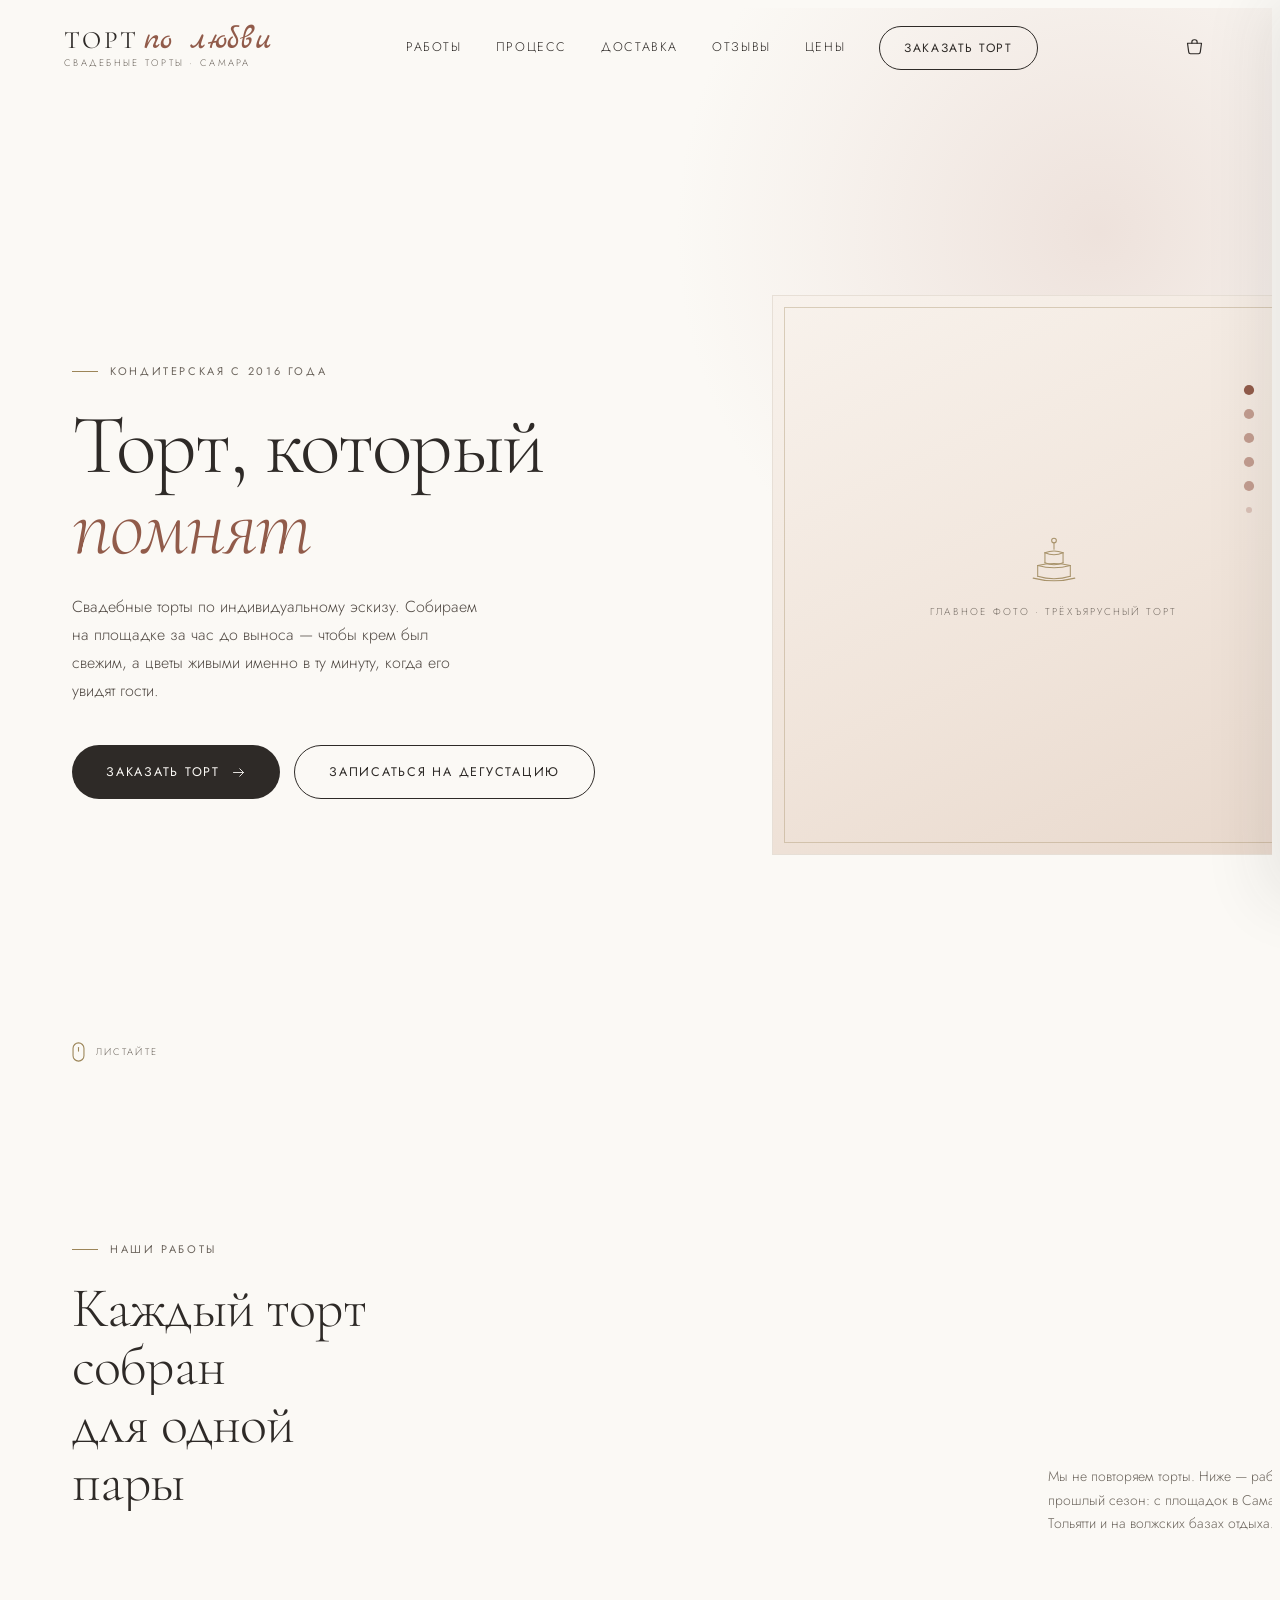
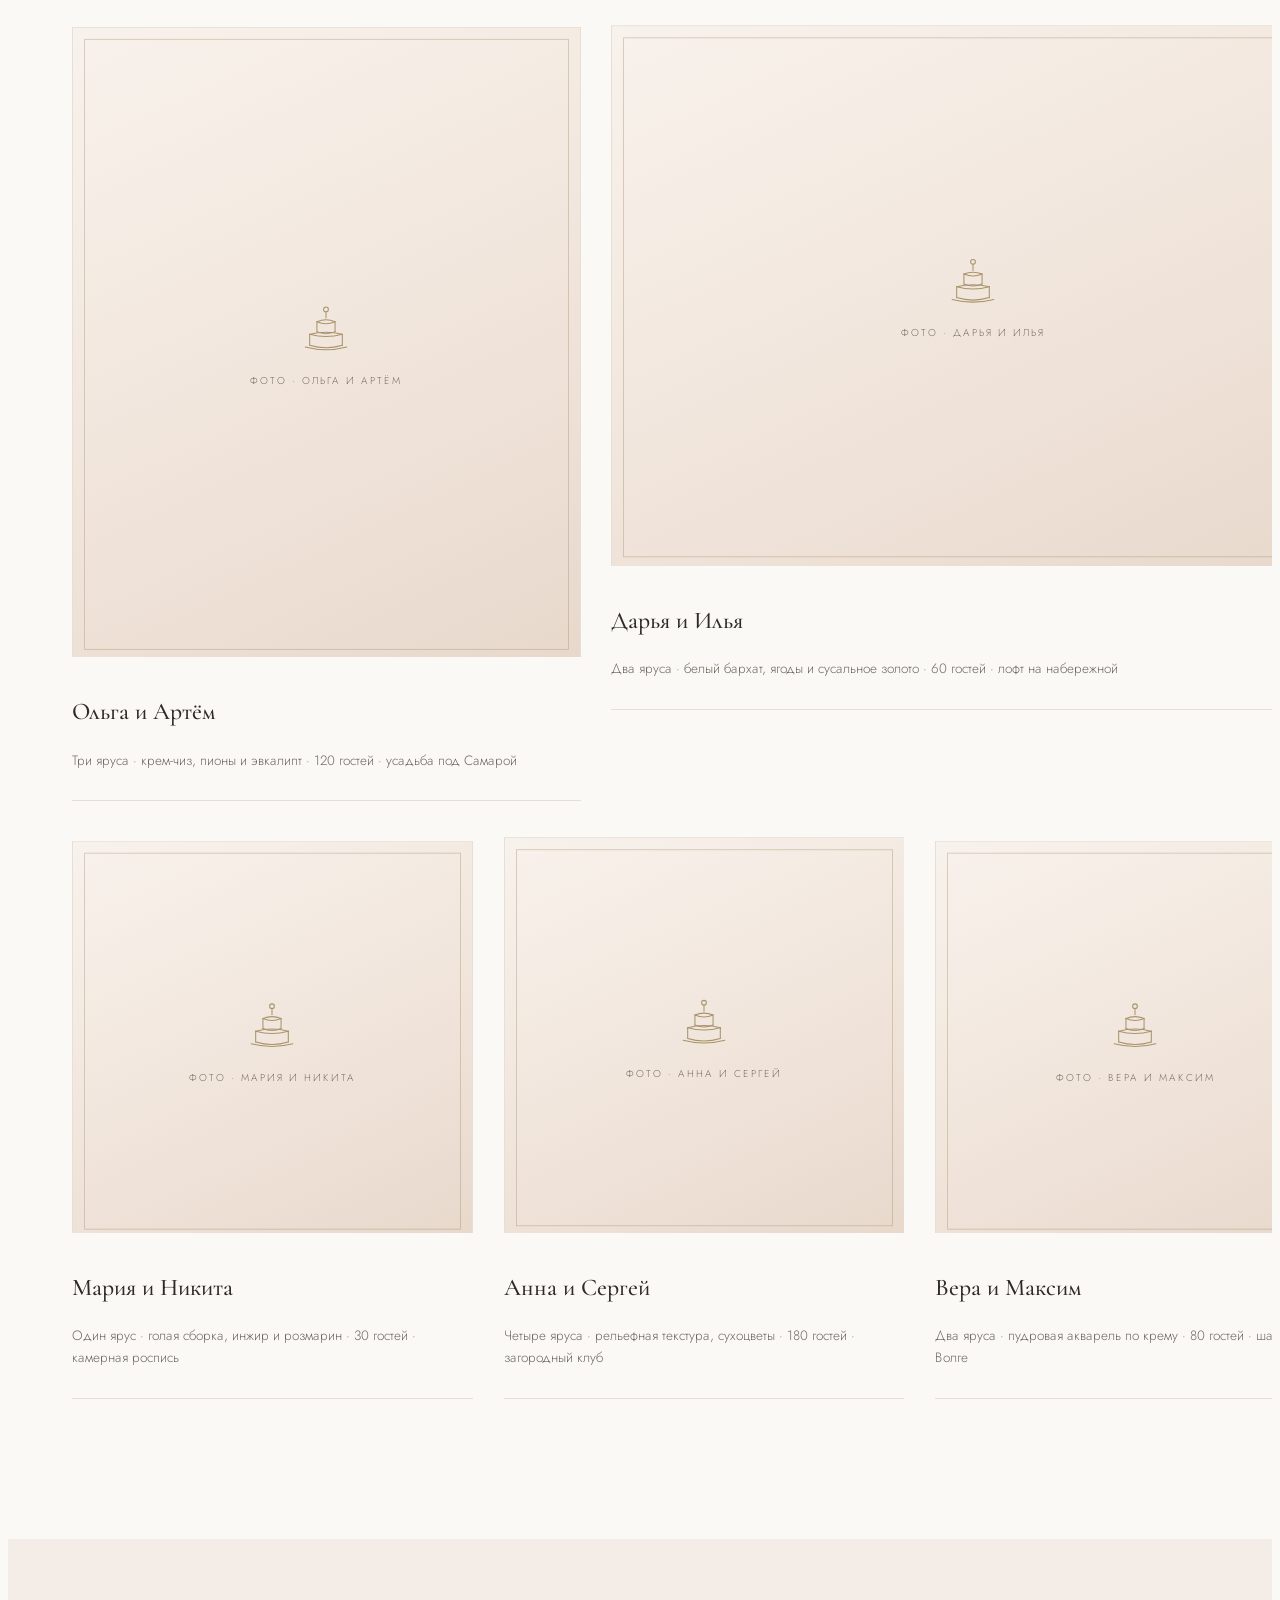
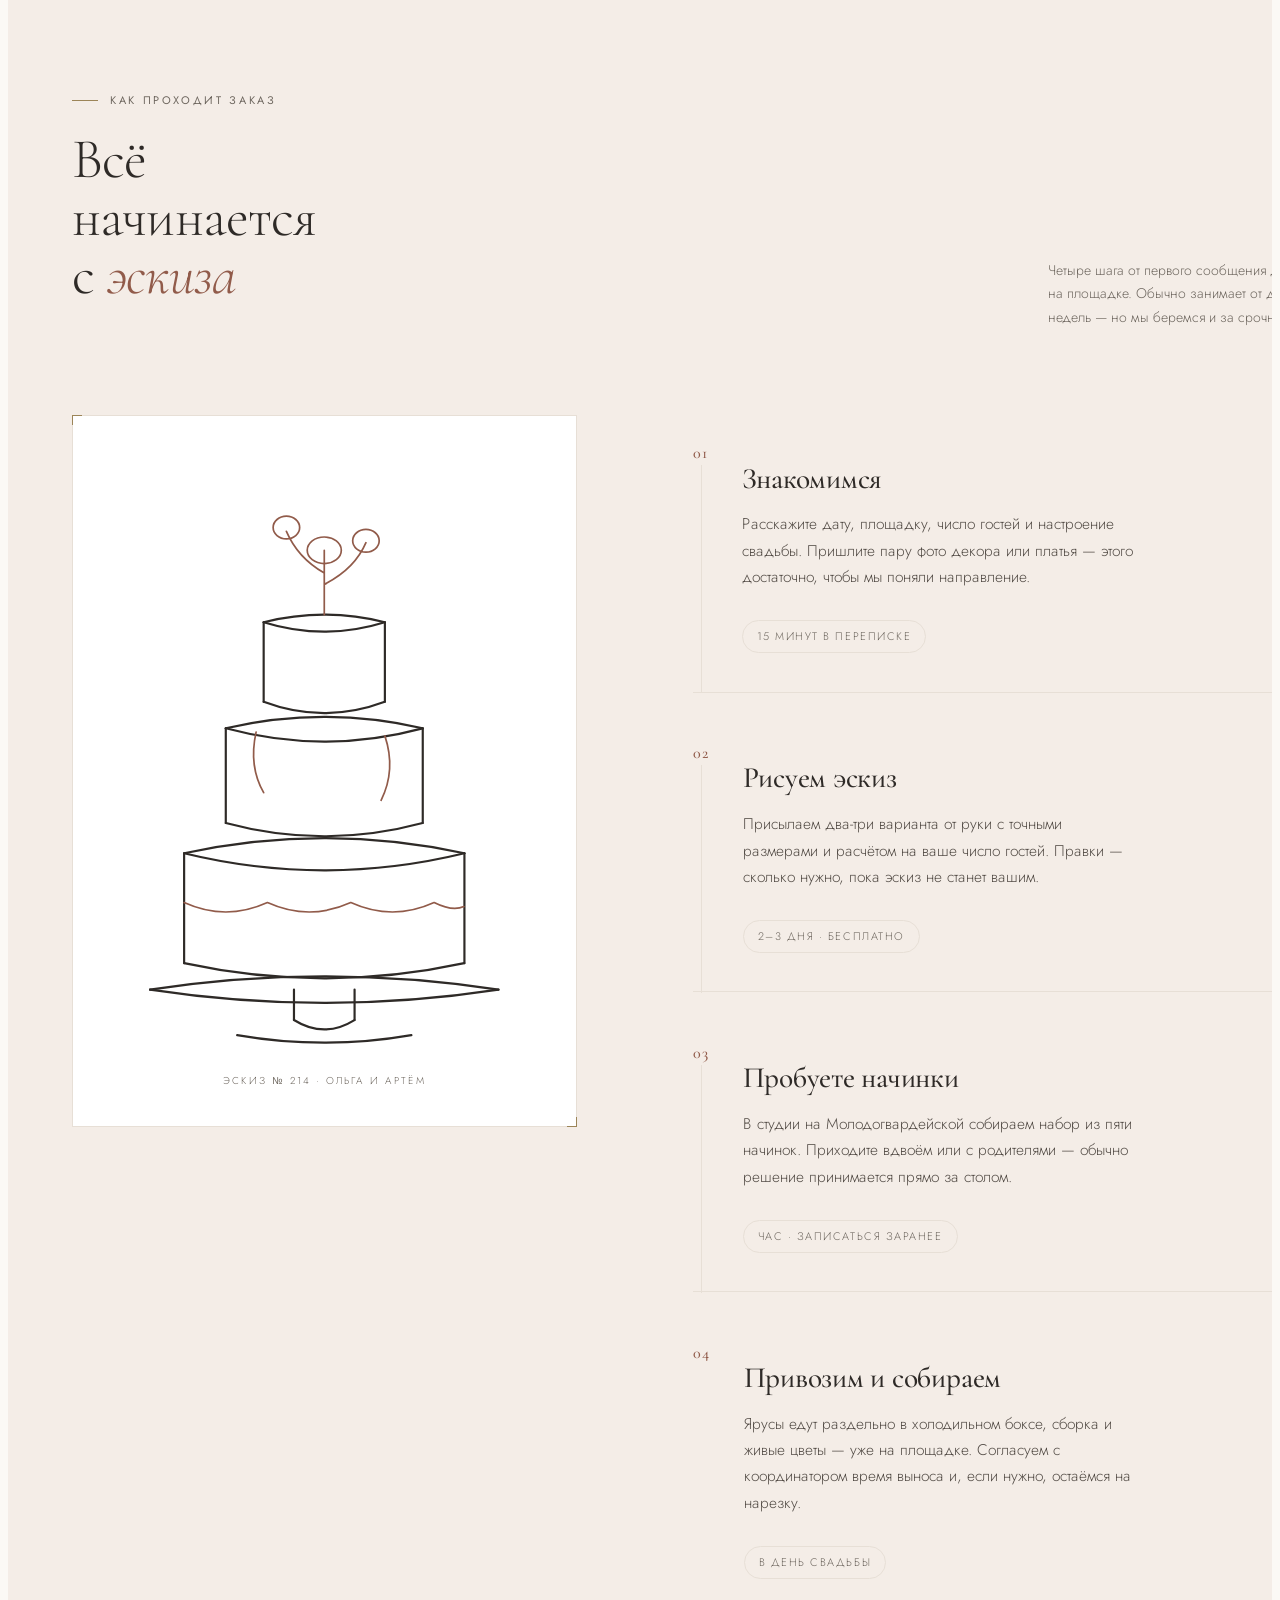
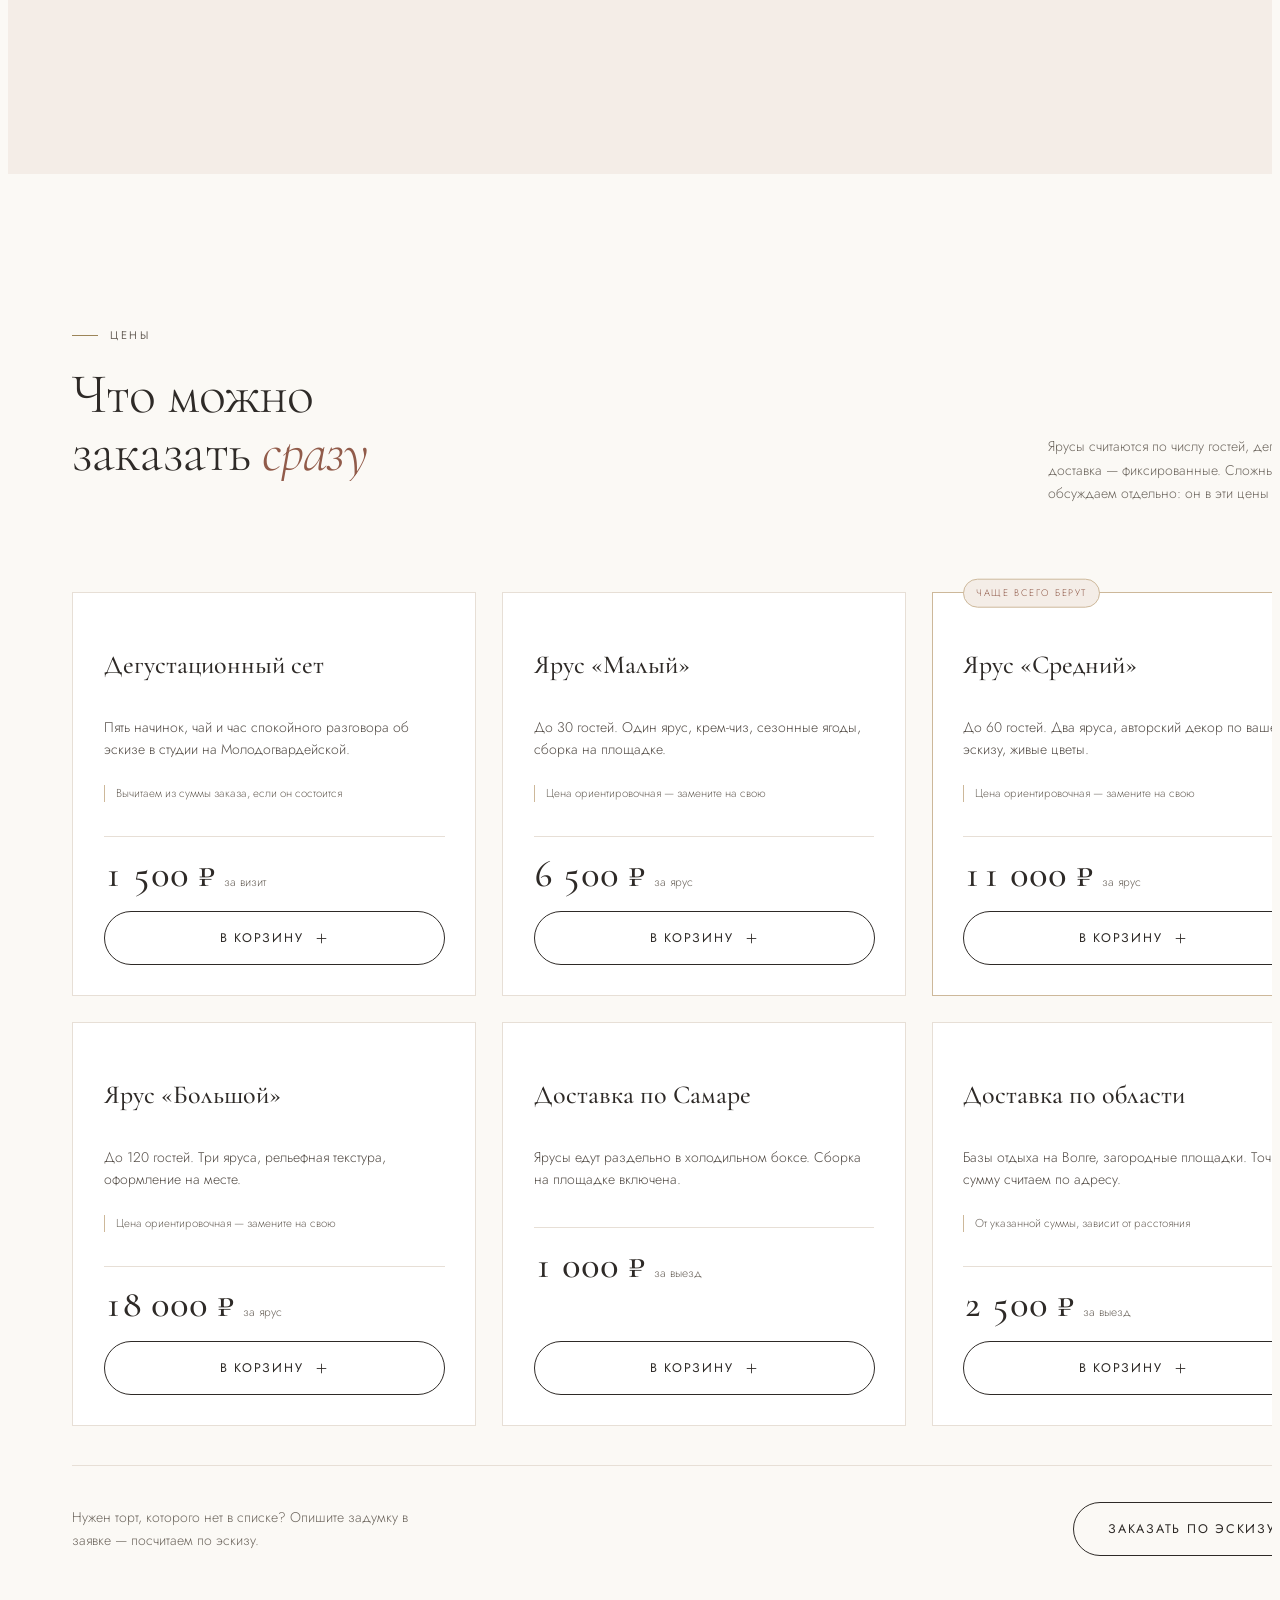
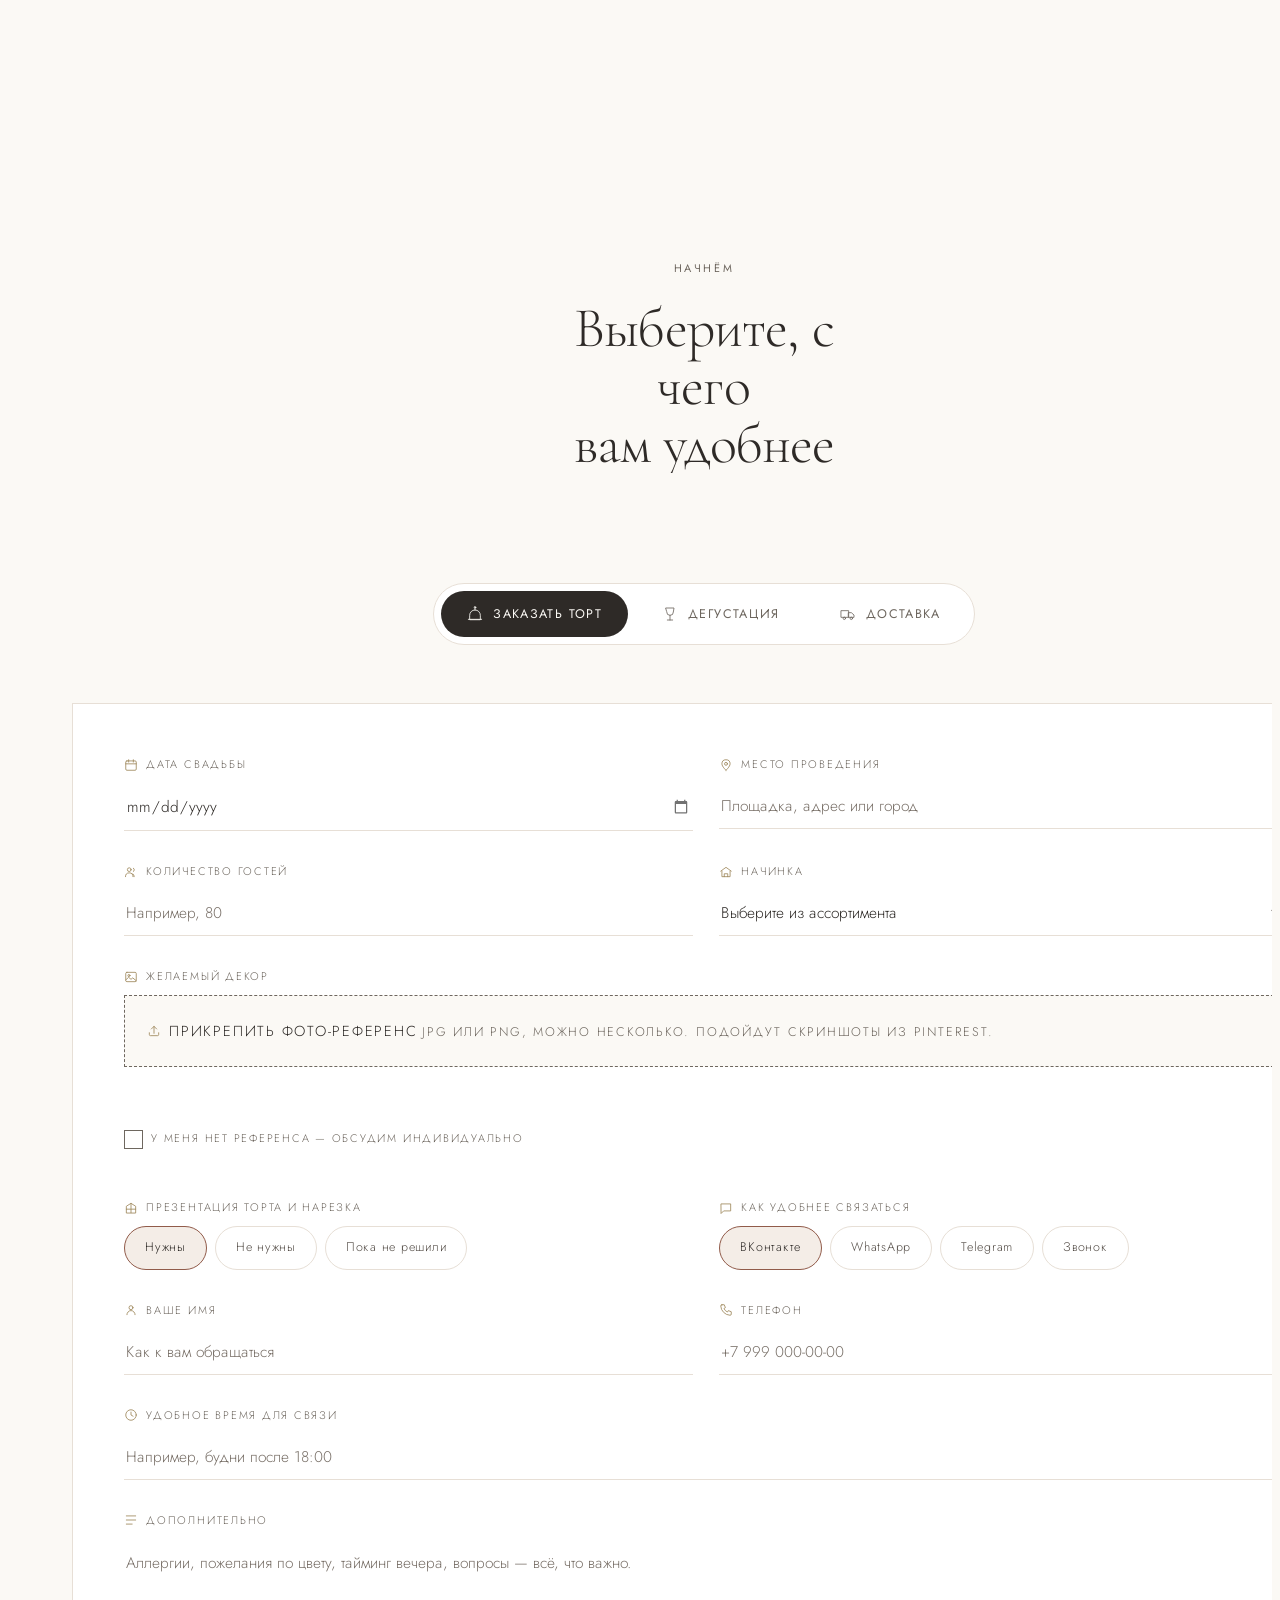
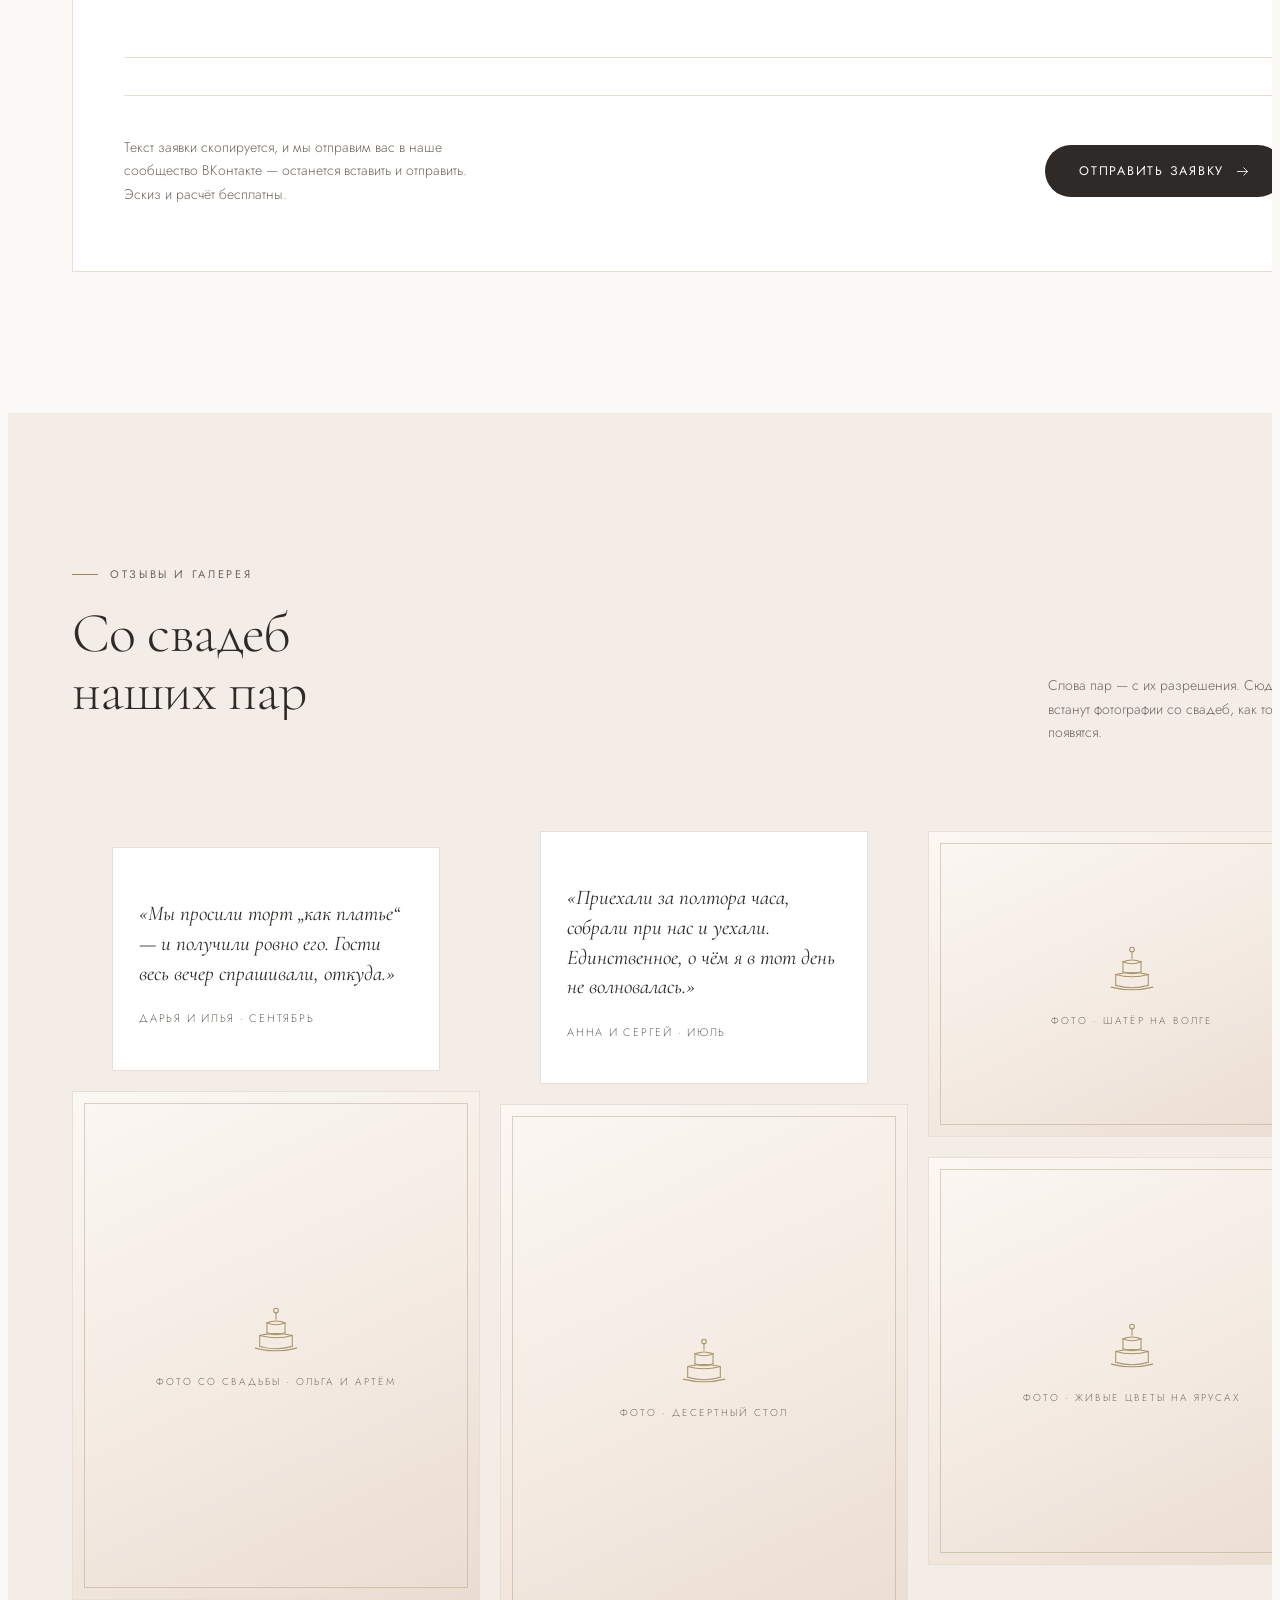
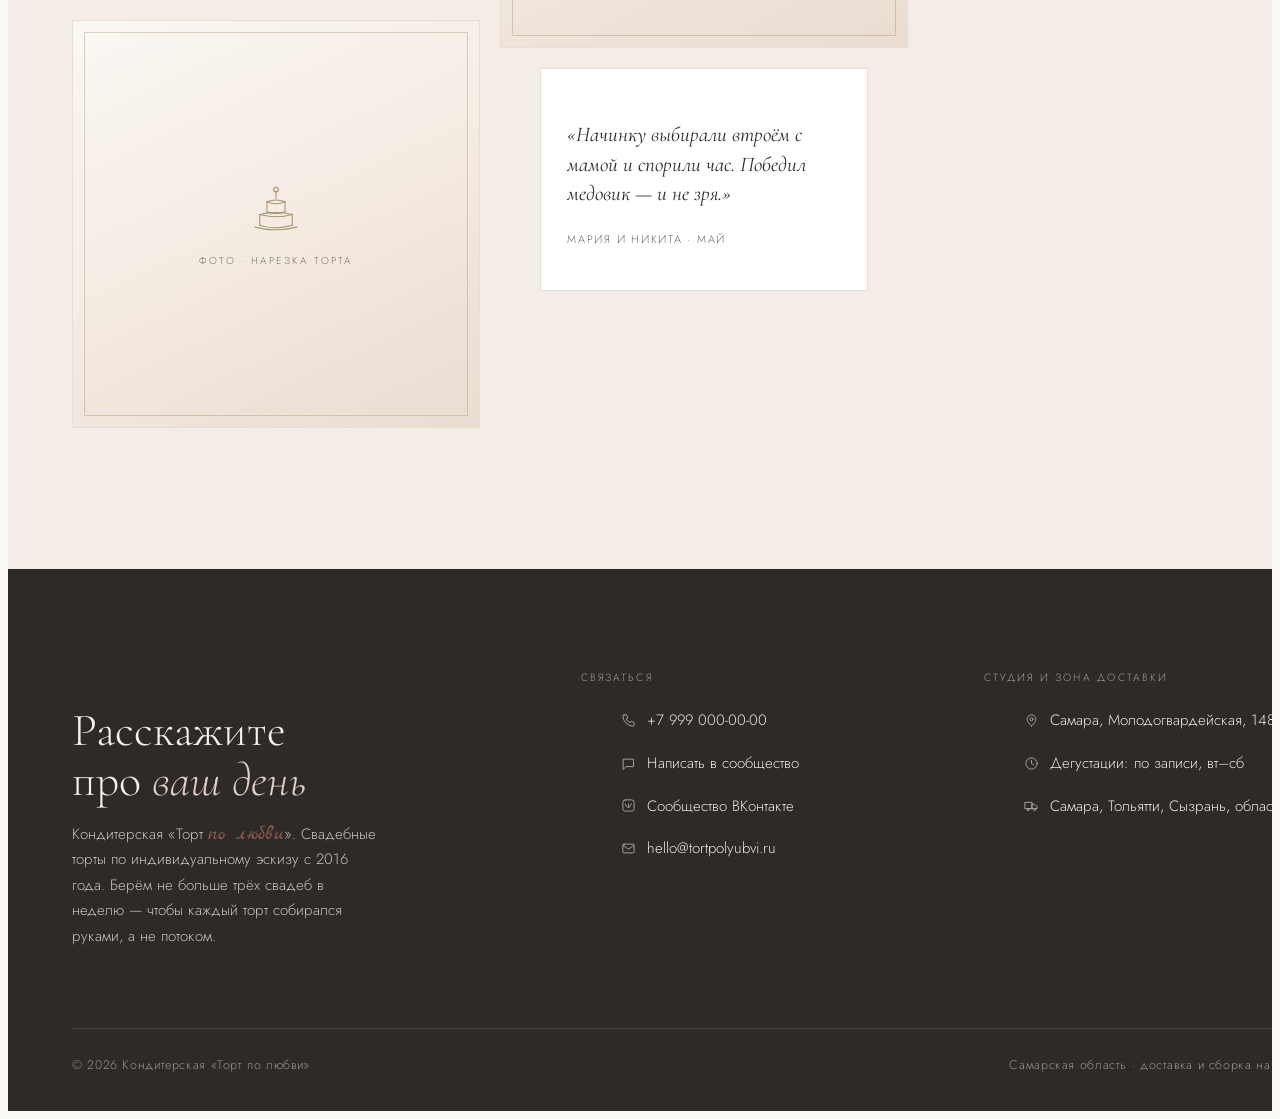
==== commit de220a1a: "Заявки уходят через сообщество ВКонтакте, все контакты — на vk.ru/asiyatort Пока нет серверного дост" ====
--- a/index.html
+++ b/index.html
@@ -56,8 +56,7 @@
         "closes": "19:00"
       }],
       "sameAs": [
-        "https://t.me/tort_po_lyubvi",
-        "https://vk.com/tort_po_lyubvi"
+        "https://vk.ru/asiyatort"
       ]
     },
     {
@@ -94,6 +93,7 @@
 <link rel="preconnect" href="https://fonts.gstatic.com" crossorigin>
 <link href="https://fonts.googleapis.com/css2?family=Cormorant+Garamond:ital,wght@0,300;0,400;0,500;1,300;1,400&family=Jost:wght@200;300;400;500&family=Marck+Script&display=swap" rel="stylesheet">
 <link rel="stylesheet" href="assets/tokens.css">
+<link rel="stylesheet" href="assets/vk-send.css">
 <style>
 
 /* clip, а не hidden: hidden сделал бы html контейнером прокрутки
@@ -1192,8 +1192,9 @@
           <div class="field">
             <span class="legend"><svg viewBox="0 0 24 24"><path d="M4 5h16v12H8l-4 4z"/></svg>Как удобнее связаться</span>
             <div class="pills">
-              <label class="pill"><input type="radio" name="channel" value="Telegram" checked><span>Telegram</span></label>
+              <label class="pill"><input type="radio" name="channel" value="ВКонтакте" checked><span>ВКонтакте</span></label>
               <label class="pill"><input type="radio" name="channel" value="WhatsApp"><span>WhatsApp</span></label>
+              <label class="pill"><input type="radio" name="channel" value="Telegram"><span>Telegram</span></label>
               <label class="pill"><input type="radio" name="channel" value="Звонок"><span>Звонок</span></label>
             </div>
           </div>
@@ -1219,7 +1220,7 @@
           </div>
 
           <div class="form-foot">
-            <p class="note" style="max-width:44ch">Отвечаем в течение дня. Заявка ни к чему не обязывает — эскиз и расчёт бесплатны.</p>
+            <p class="note" style="max-width:44ch">Текст заявки скопируется, и мы отправим вас в наше сообщество ВКонтакте — останется вставить и отправить. Эскиз и расчёт бесплатны.</p>
             <button class="btn btn--solid" type="submit"><span>Отправить заявку
               <svg viewBox="0 0 24 24"><path d="M4 12h16M14 6l6 6-6 6" stroke-linecap="round" stroke-linejoin="round"/></svg>
             </span></button>
@@ -1228,7 +1229,7 @@
 
         <div class="fail" id="fail-form-order" role="alert">
           <p class="fail-t">Заявка не ушла</p>
-          <p class="fail-p">Похоже, пропала связь. Напишите нам напрямую — <a href="https://t.me/tort_po_lyubvi">Telegram</a> или <a href="tel:+79990000000">+7 999 000-00-00</a>. Или попробуйте отправить ещё раз.</p>
+          <p class="fail-p">Похоже, пропала связь. Напишите нам напрямую — <a href="https://vk.me/asiyatort">ВКонтакте</a> или <a href="tel:+79990000000">+7 999 000-00-00</a>. Или попробуйте отправить ещё раз.</p>
         </div>
 
         <div class="sent" id="sent-order" role="status">
@@ -1268,13 +1269,14 @@
           <div class="field f-wide">
             <span class="legend"><svg viewBox="0 0 24 24"><path d="M4 5h16v12H8l-4 4z"/></svg>Как удобнее связаться</span>
             <div class="pills">
-              <label class="pill"><input type="radio" name="channel" value="Telegram" checked><span>Telegram</span></label>
+              <label class="pill"><input type="radio" name="channel" value="ВКонтакте" checked><span>ВКонтакте</span></label>
               <label class="pill"><input type="radio" name="channel" value="WhatsApp"><span>WhatsApp</span></label>
+              <label class="pill"><input type="radio" name="channel" value="Telegram"><span>Telegram</span></label>
               <label class="pill"><input type="radio" name="channel" value="Звонок"><span>Звонок</span></label>
             </div>
           </div>
           <div class="form-foot">
-            <p class="note" style="max-width:40ch">Подтвердим время в ответном сообщении.</p>
+            <p class="note" style="max-width:40ch">Текст скопируется — отправьте его нам в сообщество ВКонтакте, подтвердим время в ответ.</p>
             <button class="btn btn--solid" type="submit"><span>Записаться
               <svg viewBox="0 0 24 24"><path d="M4 12h16M14 6l6 6-6 6" stroke-linecap="round" stroke-linejoin="round"/></svg>
             </span></button>
@@ -1283,7 +1285,7 @@
 
         <div class="fail" id="fail-form-tasting" role="alert">
           <p class="fail-t">Заявка не ушла</p>
-          <p class="fail-p">Похоже, пропала связь. Напишите нам напрямую — <a href="https://t.me/tort_po_lyubvi">Telegram</a> или <a href="tel:+79990000000">+7 999 000-00-00</a>. Или попробуйте отправить ещё раз.</p>
+          <p class="fail-p">Похоже, пропала связь. Напишите нам напрямую — <a href="https://vk.me/asiyatort">ВКонтакте</a> или <a href="tel:+79990000000">+7 999 000-00-00</a>. Или попробуйте отправить ещё раз.</p>
         </div>
 
         <div class="sent" id="sent-tasting" role="status">
@@ -1440,8 +1442,8 @@
         <p class="ftr-h">Связаться</p>
         <ul class="ftr-list">
           <li><a href="tel:+79990000000"><svg viewBox="0 0 24 24"><path d="M5 3h4l2 5-2.5 1.5a12 12 0 0 0 6 6L16 13l5 2v4a2 2 0 0 1-2.2 2A17 17 0 0 1 3 5.2 2 2 0 0 1 5 3z"/></svg>+7 999 000-00-00</a></li>
-          <li><a href="https://t.me/melba_cakes"><svg viewBox="0 0 24 24"><path d="M21 4 2.5 11.2l5.3 1.8L19 6.5l-8.6 8.2.3 5 2.7-3.4 4.6 3.4z"/></svg>Telegram</a></li>
-          <li><a href="https://vk.com/tort_po_lyubvi"><svg viewBox="0 0 24 24"><rect x="3" y="3" width="18" height="18" rx="4"/><path d="M7 9.5c.6 3.4 2.6 5.5 5.2 5.5V9.5m0 5.5c1.6 0 3.2-2.1 4.3-5.5"/></svg>ВКонтакте</a></li>
+          <li><a href="https://vk.me/asiyatort"><svg viewBox="0 0 24 24"><path d="M4 5h16v12H8l-4 4z"/></svg>Написать в сообщество</a></li>
+          <li><a href="https://vk.ru/asiyatort"><svg viewBox="0 0 24 24"><rect x="3" y="3" width="18" height="18" rx="4"/><path d="M7 9.5c.6 3.4 2.6 5.5 5.2 5.5V9.5m0 5.5c1.6 0 3.2-2.1 4.3-5.5"/></svg>Сообщество ВКонтакте</a></li>
           <li><a href="mailto:hello@tortpolyubvi.ru"><svg viewBox="0 0 24 24"><rect x="3" y="5" width="18" height="14" rx="2"/><path d="m3 7 9 6 9-6"/></svg>hello@tortpolyubvi.ru</a></li>
         </ul>
       </div>
@@ -1466,6 +1468,7 @@
 <script src="assets/catalog.js"></script>
 <script src="assets/cart.js"></script>
 <script src="assets/api.js"></script>
+<script src="assets/vk-send.js"></script>
 <script>
 (function(){
 'use strict';
@@ -1735,20 +1738,16 @@
   fillHint.hidden = !(opt && opt.dataset.tasting);
 });
 
-/* Реальный адрес формы подставьте в ENDPOINT — тогда данные уйдут на сервер.
-   Пока он пуст, показываем экран подтверждения без отправки. */
-/* Адрес воркера, который передаёт заявки в Telegram.
-   Токен бота лежит в секретах Cloudflare и на страницу не попадает —
-   иначе его увидел бы любой, кто откроет исходный код.
-   Пока строка пуста, форма работает как демонстрация: показывает
-   подтверждение, никуда не отправляя. */
+/* Заявка уходит через ВКонтакте: собираем текст, кладём в буфер,
+   показываем окно и уводим в личку сообщества. Если задан ENDPOINT,
+   параллельно тихо отправляем на сервер — тогда заявка придёт и сама. */
 const ENDPOINT = '';
 
-function wireForm(formId, sentId, failId){
-  const form = $(formId), sent = $(sentId), fail = $(failId);
+function wireForm(formId, kind, failId){
+  const form = $(formId), fail = $(failId);
   const btn  = $('button[type="submit"]', form);
   const btnLabel = btn.querySelector('span');
-  const original = btnLabel ? btnLabel.innerHTML : btn.innerHTML;
+  const original = btnLabel ? btnLabel.innerHTML : '';
 
   form.addEventListener('submit', async e=>{
     e.preventDefault();
@@ -1764,37 +1763,20 @@
     }
 
     fail.classList.remove('is-on');
-    btn.disabled = true;
-    btn.style.opacity = '.55';
-    if(btnLabel) btnLabel.textContent = 'Отправляем…';
-
-    // Демонстрационный режим: адрес не задан
-    if(!ENDPOINT){
-      form.style.display = 'none';
-      sent.classList.add('is-on');
-      return;
+    const text = VKSend.buildText(form, kind);
+
+    // Если сервер настроен — пробуем и его, но человека не задерживаем
+    if(ENDPOINT){
+      fetch(ENDPOINT + '/submit', {method:'POST', body:new FormData(form)}).catch(()=>{});
     }
 
-    try{
-      const res = await fetch(ENDPOINT, {method:'POST', body:new FormData(form)});
-      if(!res.ok) throw new Error('HTTP ' + res.status);
-      const data = await res.json().catch(()=>({ok:true}));
-      if(data.ok === false) throw new Error(data.error || 'отказ сервера');
-
-      form.style.display = 'none';
-      sent.classList.add('is-on');
-    }catch(err){
-      // Заявка не дошла — говорим об этом, а не рисуем ложное «отправлено»
-      fail.classList.add('is-on');
-      btn.disabled = false;
-      btn.style.opacity = '';
-      if(btnLabel) btnLabel.innerHTML = original;
-      fail.scrollIntoView({block:'nearest', behavior: RM ? 'auto' : 'smooth'});
-    }
+    VKSend.open(text);
+    if(btnLabel) btnLabel.innerHTML = original;
   });
 }
-wireForm('#form-order',   '#sent-order',   '#fail-form-order');
-wireForm('#form-tasting', '#sent-tasting', '#fail-form-tasting');
+wireForm('#form-order',   'order',   '#fail-form-order');
+wireForm('#form-tasting', 'tasting', '#fail-form-tasting');
+
 
 /* ─────────────────────────────────────────
    8. АНИМАЦИИ ПРОКРУТКИ И КНОПОК
--- a/assets/vk-send.css
+++ b/assets/vk-send.css
@@ -0,0 +1,65 @@
+/* ═══════════════════════════════════════════
+   Окно «текст скопирован, отправьте нам в ВК».
+   Подключается вместе с tokens.css.
+   ═══════════════════════════════════════════ */
+.vk-veil{
+  position:fixed;inset:0;z-index:300;
+  background:rgba(46,42,39,.5);
+  backdrop-filter:blur(10px);-webkit-backdrop-filter:blur(10px);
+  display:flex;align-items:center;justify-content:center;padding:20px;
+  opacity:0;visibility:hidden;transition:opacity .35s var(--ease),visibility .35s;
+}
+.vk-veil.is-on{opacity:1;visibility:visible}
+
+.vk-box{
+  background:var(--ivory);border:1px solid var(--line);
+  width:min(520px,100%);max-height:88svh;overflow-y:auto;
+  padding:clamp(26px,4vw,40px);position:relative;
+  transform:translateY(16px) scale(.98);
+  transition:transform .4s var(--ease);
+  box-shadow:0 30px 80px rgba(46,42,39,.22);
+}
+.vk-veil.is-on .vk-box{transform:none}
+
+.vk-x{position:absolute;top:14px;right:14px;width:38px;height:38px;
+  display:flex;align-items:center;justify-content:center;opacity:.6;transition:opacity .3s}
+.vk-x:hover{opacity:1}
+.vk-x svg{width:17px;height:17px;stroke:var(--graphite);fill:none;stroke-width:1.4;stroke-linecap:round}
+
+.vk-ic{width:52px;height:52px;margin-bottom:18px;border-radius:50%;
+  border:1px solid var(--powder-deep);display:flex;align-items:center;justify-content:center}
+.vk-ic svg{width:22px;height:22px;stroke:var(--rose-ink);fill:none;stroke-width:1.5;
+  stroke-linecap:round;stroke-linejoin:round}
+
+.vk-title{font-family:var(--ff-d);font-weight:500;font-size:clamp(22px,2.6vw,30px);
+  line-height:1.18;color:var(--graphite);margin-bottom:12px}
+.vk-lead{font-size:15px;line-height:1.65;color:var(--body);margin-bottom:20px}
+
+.vk-copied{display:inline-flex;align-items:center;gap:8px;margin-bottom:16px;
+  font-size:12px;letter-spacing:.1em;text-transform:uppercase;
+  padding:7px 14px;border-radius:100px;border:1px solid var(--champagne);
+  background:var(--shell);color:var(--rose-ink)}
+.vk-copied svg{width:13px;height:13px;stroke:currentColor;fill:none;stroke-width:1.8;
+  stroke-linecap:round;stroke-linejoin:round}
+.vk-copied.is-warn{border-color:#D8B4AE;background:#FBF2F0;color:#8C3B30}
+
+.vk-text{
+  background:var(--porcelain);border:1px solid var(--line);
+  padding:16px 18px;font-size:13.5px;line-height:1.62;color:var(--body);
+  white-space:pre-wrap;word-break:break-word;
+  max-height:210px;overflow-y:auto;margin-bottom:20px;
+  font-family:var(--ff-b);
+}
+
+.vk-actions{display:flex;gap:12px;flex-wrap:wrap}
+.vk-actions .btn{flex:1 1 auto}
+.vk-count{font-size:12.5px;color:var(--muted);margin-top:16px;text-align:center}
+.vk-count b{color:var(--rose-ink);font-weight:400}
+
+@media(max-width:520px){
+  .vk-actions{flex-direction:column}
+  .vk-actions .btn{width:100%}
+}
+@media(prefers-reduced-motion:reduce){
+  .vk-veil,.vk-box{transition:none}
+}
